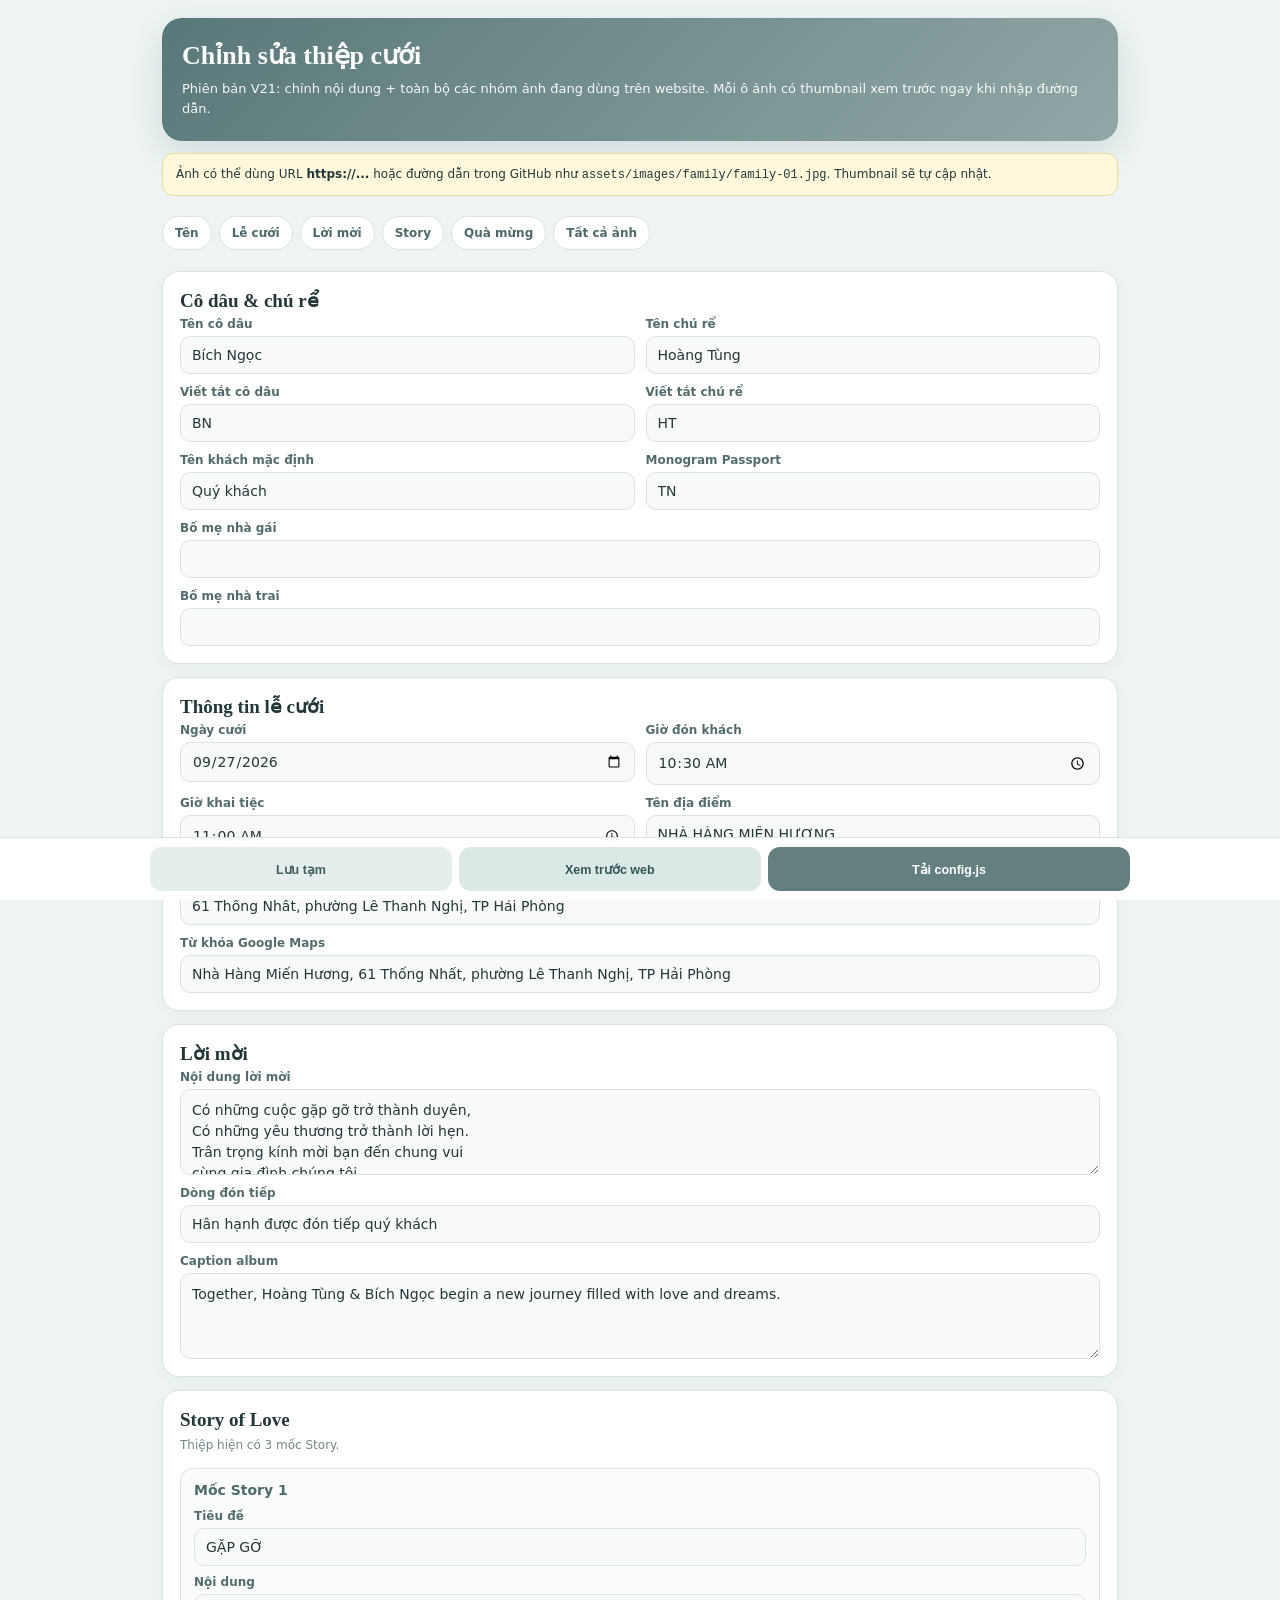
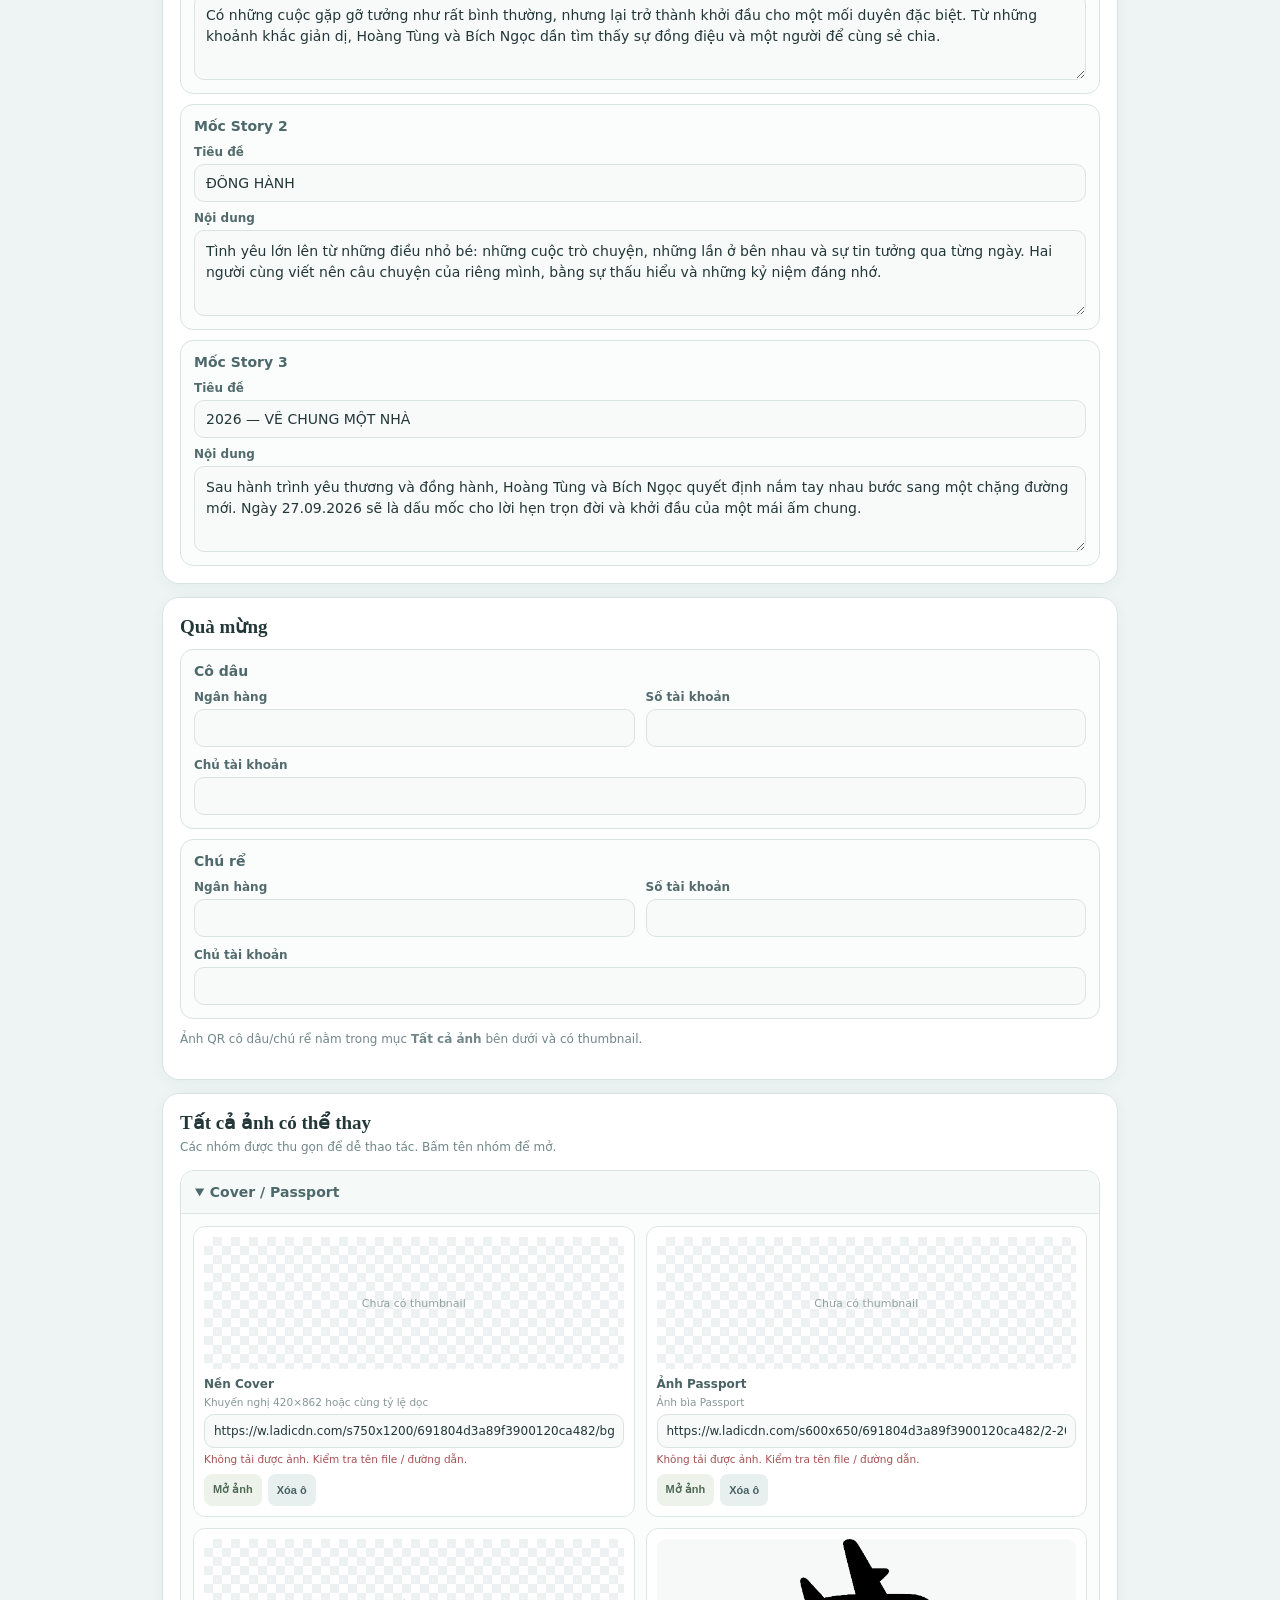
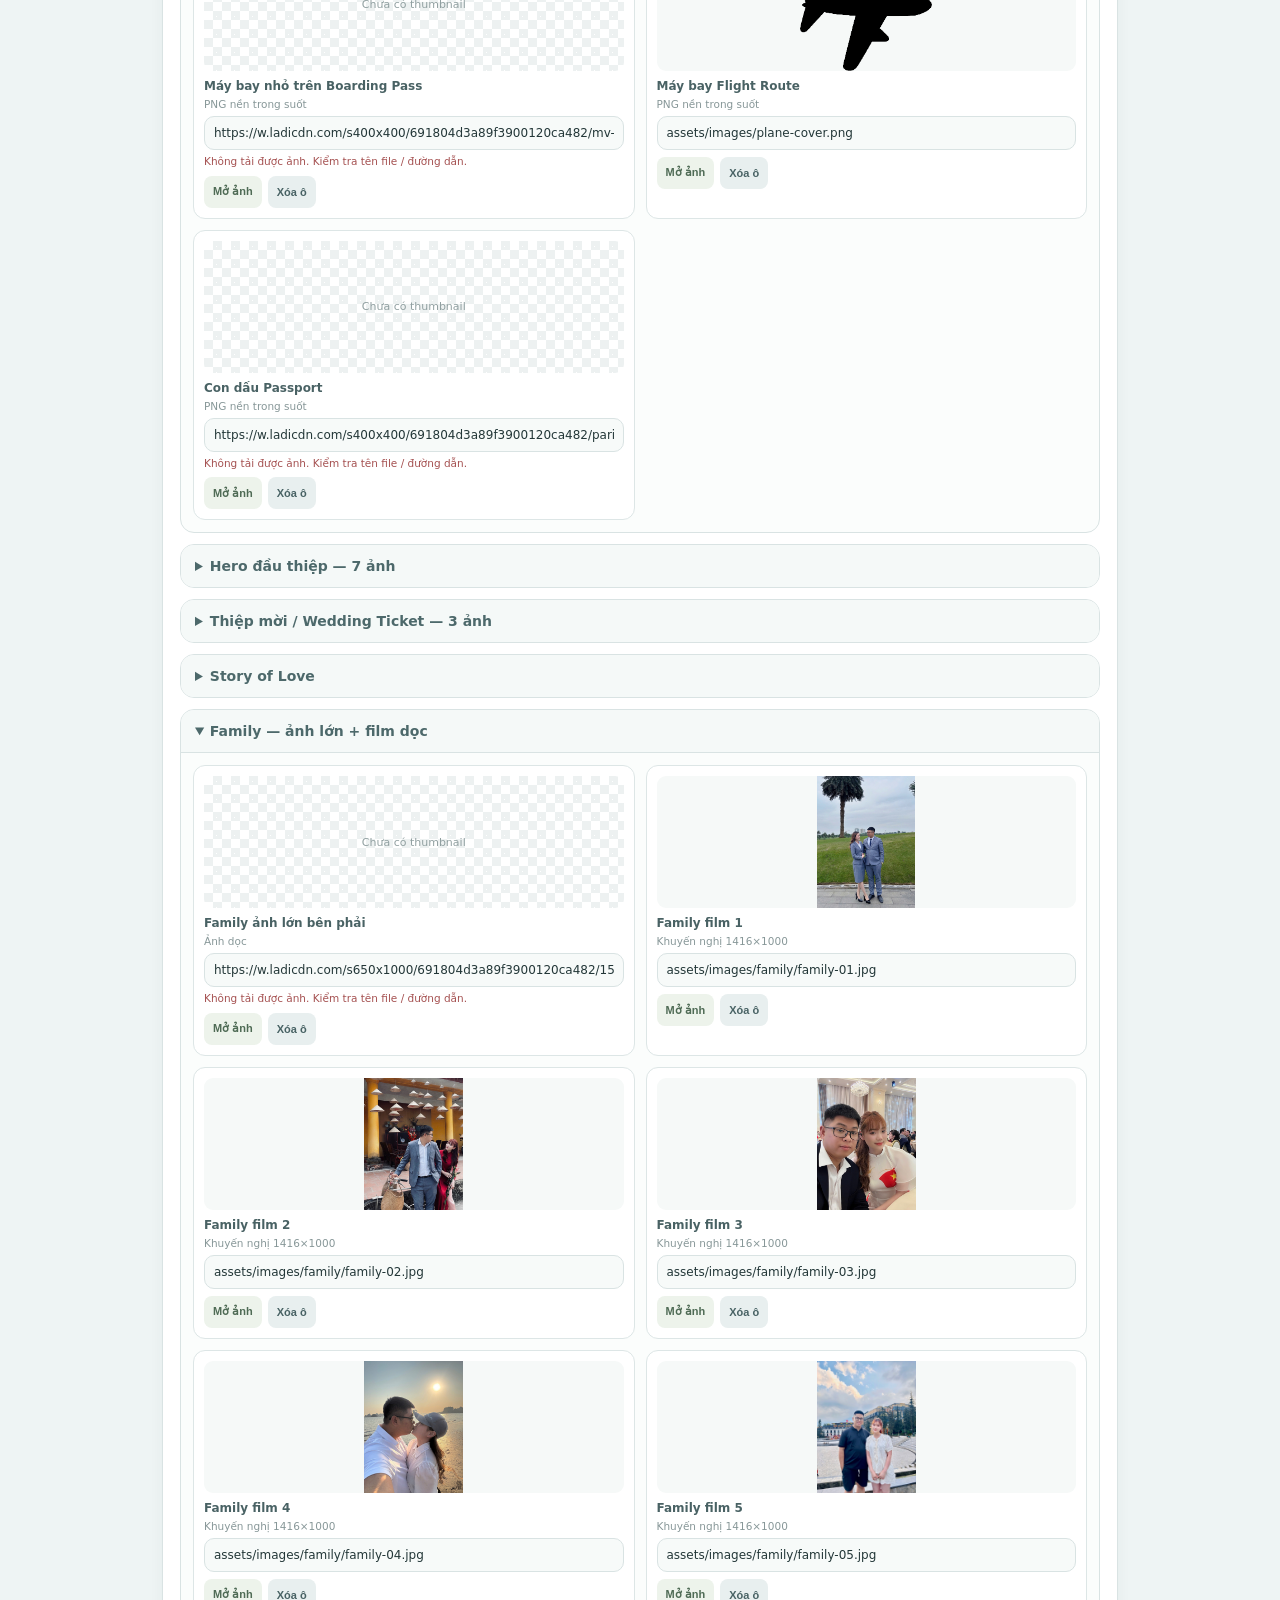
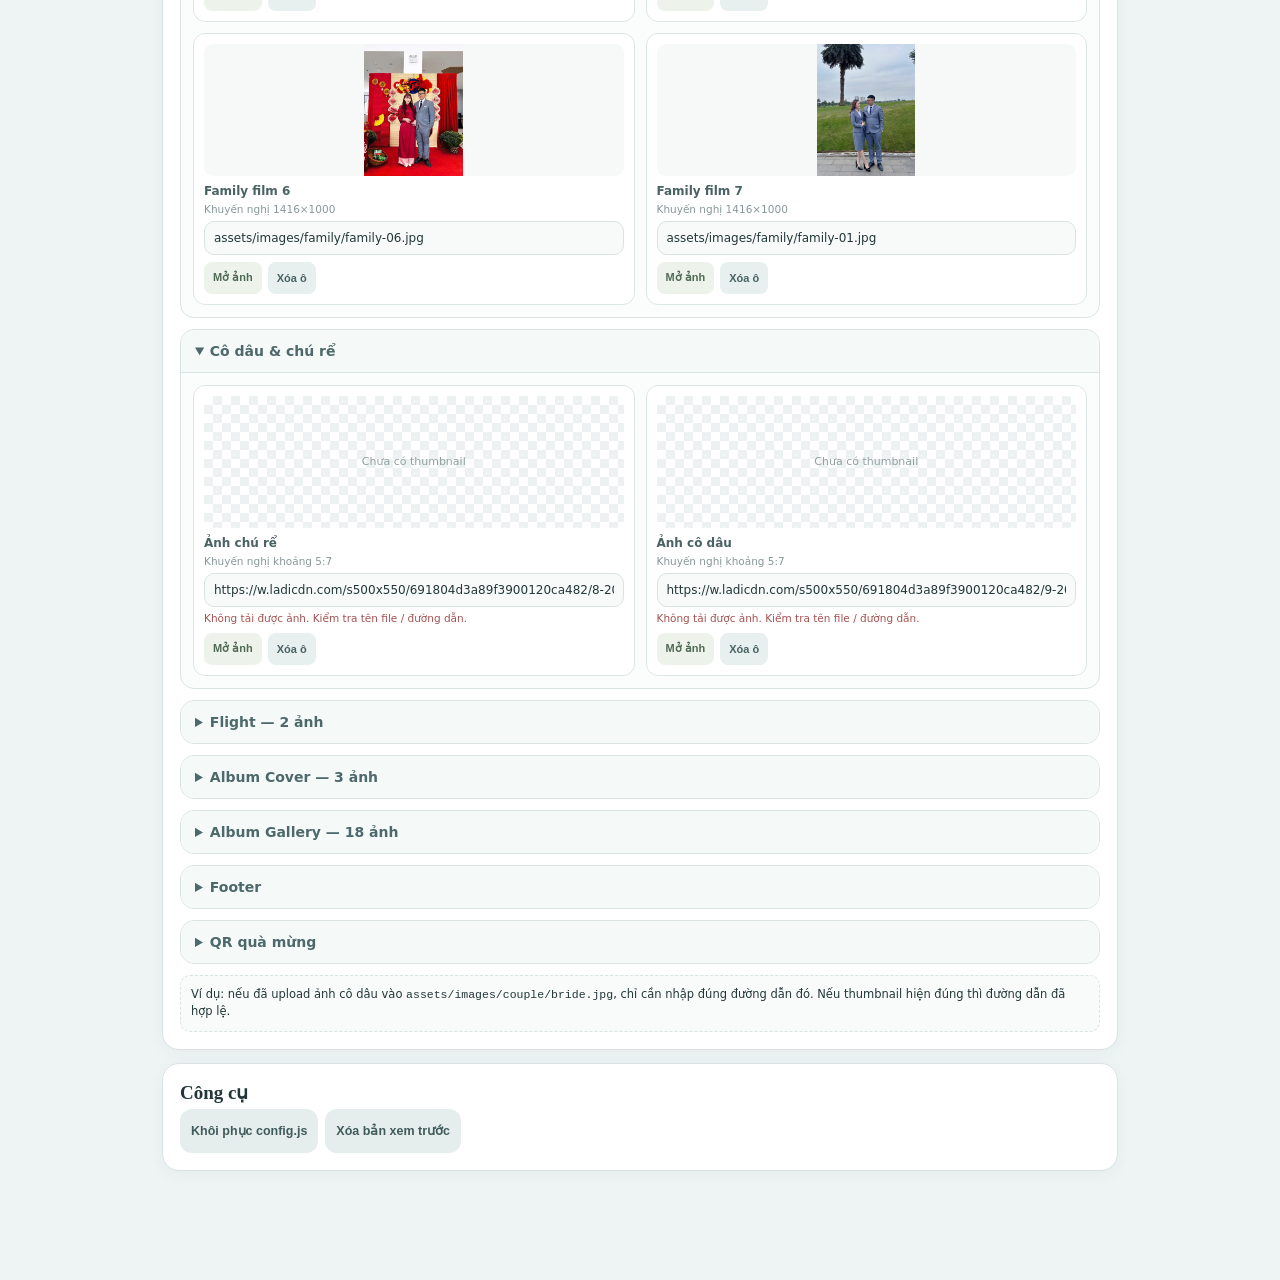
==== chinh-sua.html @ 2a12f973 "Add files via upload" ====
<!doctype html>
<html lang="vi">
<head>
<meta charset="utf-8">
<meta name="viewport" content="width=device-width, initial-scale=1, viewport-fit=cover">
<title>Chỉnh sửa thiệp cưới</title>
<script>document.write('<script src="config.js?v='+Date.now()+'"><\/script>');</script>
<style>
:root{
  --bg:#eef4f4; --card:#fff; --ink:#233738; --muted:#718789;
  --line:#d9e3e3; --brand:#647f80; --brand2:#4d696b; --soft:#f7faf9;
  --ok:#3f6c50; --warn:#a96a34; --danger:#a55151;
}
*{box-sizing:border-box}
html{scroll-behavior:smooth}
body{
  margin:0;background:var(--bg);color:var(--ink);
  font-family:Inter,system-ui,-apple-system,BlinkMacSystemFont,"Segoe UI",sans-serif;
}
.app{width:min(980px,100%);margin:0 auto;padding:18px 12px 110px}
.hero{
  padding:22px 20px;border-radius:20px;color:#fff;
  background:linear-gradient(135deg,#597879,#91a7a7);
  box-shadow:0 12px 35px rgba(44,67,69,.14)
}
.hero h1{margin:0;font:600 26px/1.2 Georgia,"Times New Roman",serif}
.hero p{margin:8px 0 0;font-size:13px;line-height:1.55;opacity:.94}
.notice{
  margin-top:12px;padding:11px 13px;border-radius:11px;
  background:#fff8dc;border:1px solid #eadf9b;font-size:12px;line-height:1.5
}
.tabs{
  position:sticky;top:0;z-index:20;display:flex;gap:7px;overflow:auto;
  margin:12px -3px 0;padding:8px 3px;background:rgba(238,244,244,.94);
  backdrop-filter:blur(9px);scrollbar-width:none
}
.tabs::-webkit-scrollbar{display:none}
.tabs a{
  flex:none;text-decoration:none;color:var(--brand2);background:#fff;
  border:1px solid var(--line);border-radius:999px;padding:9px 12px;
  font-size:12px;font-weight:750;white-space:nowrap
}
.section{
  margin-top:13px;padding:17px;background:var(--card);
  border:1px solid var(--line);border-radius:17px;
  box-shadow:0 4px 16px rgba(48,74,75,.045)
}
.section h2{margin:0 0 4px;font:600 19px/1.25 Georgia,"Times New Roman",serif}
.section-note{margin:0 0 14px;color:var(--muted);font-size:12px;line-height:1.5}
.grid{display:grid;grid-template-columns:1fr 1fr;gap:11px}
.field{display:flex;flex-direction:column;gap:5px}
.field.full{grid-column:1/-1}
label{font-size:12px;font-weight:750;color:#536b6d}
input,textarea{
  width:100%;border:1px solid var(--line);background:var(--soft);
  color:var(--ink);border-radius:10px;padding:10px 11px;
  font:inherit;font-size:14px;outline:none
}
input:focus,textarea:focus{border-color:#8aa4a5;background:#fff;box-shadow:0 0 0 3px rgba(100,127,128,.11)}
textarea{min-height:86px;resize:vertical;line-height:1.5}
.story-card{
  margin-top:10px;padding:13px;border-radius:13px;
  border:1px solid var(--line);background:#fbfdfc
}
.story-card h3{margin:0 0 11px;color:var(--brand2);font-size:14px}
.image-group{
  margin-top:11px;border:1px solid var(--line);border-radius:14px;
  background:#fbfdfc;overflow:hidden
}
.image-group summary{
  cursor:pointer;padding:13px 14px;font-size:14px;font-weight:800;
  color:var(--brand2);background:#f5f9f8
}
.image-group[open] summary{border-bottom:1px solid var(--line)}
.image-grid{
  display:grid;grid-template-columns:repeat(2,minmax(0,1fr));gap:11px;padding:12px
}
.image-card{
  min-width:0;border:1px solid #dde6e6;border-radius:12px;
  background:#fff;padding:10px
}
.image-preview-wrap{
  position:relative;width:100%;height:132px;border-radius:9px;
  overflow:hidden;background:
    linear-gradient(45deg,#edf1f1 25%,transparent 25%),
    linear-gradient(-45deg,#edf1f1 25%,transparent 25%),
    linear-gradient(45deg,transparent 75%,#edf1f1 75%),
    linear-gradient(-45deg,transparent 75%,#edf1f1 75%);
  background-size:18px 18px;background-position:0 0,0 9px,9px -9px,-9px 0;
  display:flex;align-items:center;justify-content:center
}
.image-preview{
  width:100%;height:100%;object-fit:contain;display:none;background:#f6f9f8
}
.image-preview.is-visible{display:block}
.image-placeholder{font-size:11px;color:#91a0a1;text-align:center;padding:8px}
.image-preview.is-visible + .image-placeholder{display:none}
.image-title{margin:8px 0 5px;font-size:12px;font-weight:800;color:#496264}
.image-ratio{font-size:10.5px;color:#879798;margin-bottom:6px}
.image-path{font-size:12px;padding:9px 9px}
.image-error{
  display:none;margin-top:5px;color:var(--danger);font-size:10.5px;line-height:1.3
}
.image-error.show{display:block}
.image-tools{display:flex;gap:6px;margin-top:7px}
.mini-btn{
  min-height:32px;border:0;border-radius:8px;padding:6px 9px;
  cursor:pointer;font-size:11px;font-weight:750;background:#e8efef;color:#486264
}
.mini-btn.open{background:#edf3eb;color:#4f6b55}
.actions{
  position:fixed;left:0;right:0;bottom:0;z-index:50;
  padding:9px max(11px,env(safe-area-inset-right)) calc(9px + env(safe-area-inset-bottom)) max(11px,env(safe-area-inset-left));
  background:rgba(255,255,255,.96);backdrop-filter:blur(10px);border-top:1px solid var(--line)
}
.actions-inner{
  width:min(980px,100%);margin:0 auto;
  display:grid;grid-template-columns:1fr 1fr 1.2fr;gap:7px
}
button.main{
  min-height:44px;border:0;border-radius:12px;padding:9px 11px;
  cursor:pointer;font-weight:800;font-size:12.5px
}
.secondary{background:#e5eded;color:#405b5d}
.preview-btn{background:#dae8e6;color:#335658}
.primary{background:var(--brand);color:#fff}
.small-actions{display:flex;gap:7px;flex-wrap:wrap}
.status{
  display:none;margin-top:10px;padding:9px 11px;border-radius:9px;
  background:#e8f4eb;color:#42634b;font-size:12px
}
.help{
  margin-top:11px;padding:10px;border:1px dashed var(--line);
  border-radius:10px;background:#f8fbfa;font-size:11.5px;line-height:1.55
}
code{font-family:ui-monospace,SFMono-Regular,Menlo,monospace}
@media(max-width:650px){
  .app{padding:10px 9px 112px}
  .hero{padding:18px 15px;border-radius:15px}
  .grid,.image-grid{grid-template-columns:1fr}
  .field.full{grid-column:auto}
  .section{padding:14px;border-radius:14px}
  .actions-inner{grid-template-columns:1fr 1fr}
  .actions-inner .primary{grid-column:1/-1}
  .image-preview-wrap{height:170px}
}
</style>
</head>
<body>
<div class="app">
  <section class="hero">
    <h1>Chỉnh sửa thiệp cưới</h1>
    <p>Phiên bản V21: chỉnh nội dung + toàn bộ các nhóm ảnh đang dùng trên website. Mỗi ô ảnh có thumbnail xem trước ngay khi nhập đường dẫn.</p>
  </section>

  <div class="notice">
    Ảnh có thể dùng URL <b>https://...</b> hoặc đường dẫn trong GitHub như
    <code>assets/images/family/family-01.jpg</code>. Thumbnail sẽ tự cập nhật.
  </div>

  <nav class="tabs">
    <a href="#couple">Tên</a>
    <a href="#event">Lễ cưới</a>
    <a href="#invitation">Lời mời</a>
    <a href="#story">Story</a>
    <a href="#gift">Quà mừng</a>
    <a href="#images">Tất cả ảnh</a>
  </nav>

  <section class="section" id="couple">
    <h2>Cô dâu & chú rể</h2>
    <div class="grid">
      <div class="field"><label>Tên cô dâu</label><input id="bride"></div>
      <div class="field"><label>Tên chú rể</label><input id="groom"></div>
      <div class="field"><label>Viết tắt cô dâu</label><input id="brideInitials"></div>
      <div class="field"><label>Viết tắt chú rể</label><input id="groomInitials"></div>
      <div class="field"><label>Tên khách mặc định</label><input id="guestDefault"></div>
      <div class="field"><label>Monogram Passport</label><input id="monogram"></div>
      <div class="field full"><label>Bố mẹ nhà gái</label><input id="brideParents"></div>
      <div class="field full"><label>Bố mẹ nhà trai</label><input id="groomParents"></div>
    </div>
  </section>

  <section class="section" id="event">
    <h2>Thông tin lễ cưới</h2>
    <div class="grid">
      <div class="field"><label>Ngày cưới</label><input id="eventDate" type="date"></div>
      <div class="field"><label>Giờ đón khách</label><input id="receptionTime" type="time"></div>
      <div class="field"><label>Giờ khai tiệc</label><input id="ceremonyTime" type="time"></div>
      <div class="field"><label>Tên địa điểm</label><input id="venueName"></div>
      <div class="field full"><label>Địa chỉ</label><input id="address"></div>
      <div class="field full"><label>Từ khóa Google Maps</label><input id="mapQuery"></div>
    </div>
  </section>

  <section class="section" id="invitation">
    <h2>Lời mời</h2>
    <div class="grid">
      <div class="field full"><label>Nội dung lời mời</label><textarea id="invitationIntro"></textarea></div>
      <div class="field full"><label>Dòng đón tiếp</label><input id="invitationWelcome"></div>
      <div class="field full"><label>Caption album</label><textarea id="albumCaption"></textarea></div>
    </div>
  </section>

  <section class="section" id="story">
    <h2>Story of Love</h2>
    <p class="section-note">Thiệp hiện có 3 mốc Story.</p>
    <div id="storyEditor"></div>
  </section>

  <section class="section" id="gift">
    <h2>Quà mừng</h2>
    <div class="story-card">
      <h3>Cô dâu</h3>
      <div class="grid">
        <div class="field"><label>Ngân hàng</label><input id="brideBank"></div>
        <div class="field"><label>Số tài khoản</label><input id="brideAccount"></div>
        <div class="field full"><label>Chủ tài khoản</label><input id="brideAccountName"></div>
      </div>
    </div>
    <div class="story-card">
      <h3>Chú rể</h3>
      <div class="grid">
        <div class="field"><label>Ngân hàng</label><input id="groomBank"></div>
        <div class="field"><label>Số tài khoản</label><input id="groomAccount"></div>
        <div class="field full"><label>Chủ tài khoản</label><input id="groomAccountName"></div>
      </div>
    </div>
    <p class="section-note" style="margin-top:11px">Ảnh QR cô dâu/chú rể nằm trong mục <b>Tất cả ảnh</b> bên dưới và có thumbnail.</p>
  </section>

  <section class="section" id="images">
    <h2>Tất cả ảnh có thể thay</h2>
    <p class="section-note">Các nhóm được thu gọn để dễ thao tác. Bấm tên nhóm để mở.</p>
    <div id="imageEditor"></div>
    <div class="help">
      Ví dụ: nếu đã upload ảnh cô dâu vào <code>assets/images/couple/bride.jpg</code>,
      chỉ cần nhập đúng đường dẫn đó. Nếu thumbnail hiện đúng thì đường dẫn đã hợp lệ.
    </div>
  </section>

  <section class="section">
    <h2>Công cụ</h2>
    <div class="small-actions">
      <button class="main secondary" id="resetBtn" type="button">Khôi phục config.js</button>
      <button class="main secondary" id="clearPreviewBtn" type="button">Xóa bản xem trước</button>
    </div>
    <div id="status" class="status"></div>
  </section>
</div>

<div class="actions">
  <div class="actions-inner">
    <button class="main secondary" id="saveDraftBtn" type="button">Lưu tạm</button>
    <button class="main preview-btn" id="previewBtn" type="button">Xem trước web</button>
    <button class="main primary" id="exportBtn" type="button">Tải config.js</button>
  </div>
</div>

<script>
(function(){
"use strict";

const STORAGE_KEY="WEDDING_CONFIG_PREVIEW_V1";
const BASE=JSON.parse(JSON.stringify(window.WEDDING_CONFIG||{}));
const $=id=>document.getElementById(id);

const IMAGE_GROUPS=[
  {
    title:"Cover / Passport",
    open:true,
    items:[
      {path:"cover.background",label:"Nền Cover",ratio:"Khuyến nghị 420×862 hoặc cùng tỷ lệ dọc"},
      {path:"cover.passportImage",label:"Ảnh Passport",ratio:"Ảnh bìa Passport"},
      {path:"cover.planeImage",label:"Máy bay nhỏ trên Boarding Pass",ratio:"PNG nền trong suốt"},
      {path:"cover.routePlaneImage",label:"Máy bay Flight Route",ratio:"PNG nền trong suốt"},
      {path:"cover.stampImage",label:"Con dấu Passport",ratio:"PNG nền trong suốt"}
    ]
  },
  {
    title:"Hero đầu thiệp — 7 ảnh",
    items:Array.from({length:7},(_,i)=>({path:`images.hero[${i}]`,label:`Hero ${i+1}`,ratio:"Ảnh vuông / ảnh theo gallery gốc"}))
  },
  {
    title:"Thiệp mời / Wedding Ticket — 3 ảnh",
    items:Array.from({length:3},(_,i)=>({path:`images.invitation[${i}]`,label:`Ảnh thiệp mời ${i+1}`,ratio:"Giữ tỷ lệ gần ảnh gốc"}))
  },
  {
    title:"Story of Love",
    items:[{path:"images.story",label:"Ảnh Story chính",ratio:"Ảnh ngang"}]
  },
  {
    title:"Family — ảnh lớn + film dọc",
    open:true,
    items:[
      {path:"images.familyMain",label:"Family ảnh lớn bên phải",ratio:"Ảnh dọc"},
      ...Array.from({length:7},(_,i)=>({path:`images.familyFilm[${i}]`,label:`Family film ${i+1}`,ratio:"Khuyến nghị 1416×1000"}))
    ]
  },
  {
    title:"Cô dâu & chú rể",
    open:true,
    items:[
      {path:"images.groomPortrait",label:"Ảnh chú rể",ratio:"Khuyến nghị khoảng 5:7"},
      {path:"images.bridePortrait",label:"Ảnh cô dâu",ratio:"Khuyến nghị khoảng 5:7"}
    ]
  },
  {
    title:"Flight — 2 ảnh",
    items:Array.from({length:2},(_,i)=>({path:`images.flight[${i}]`,label:`Flight ${i+1}`,ratio:"Ảnh dọc"}))
  },
  {
    title:"Album Cover — 3 ảnh",
    items:Array.from({length:3},(_,i)=>({path:`images.albumCover[${i}]`,label:`Album Cover ${i+1}`,ratio:"Ảnh dọc"}))
  },
  {
    title:"Album Gallery — 18 ảnh",
    items:Array.from({length:18},(_,i)=>({path:`images.album[${i}]`,label:`Album ${i+1}`,ratio:"Ảnh dọc / theo gallery gốc"}))
  },
  {
    title:"Footer",
    items:[{path:"images.footer",label:"Ảnh cuối trang",ratio:"Ảnh ngang"}]
  },
  {
    title:"QR quà mừng",
    items:[
      {path:"gifts.bride.qrImage",label:"QR cô dâu",ratio:"Ảnh vuông"},
      {path:"gifts.groom.qrImage",label:"QR chú rể",ratio:"Ảnh vuông"}
    ]
  }
];

function clone(v){return JSON.parse(JSON.stringify(v))}
function val(id){return ($(id)?.value||"").trim()}
function setInput(id,v){if($(id))$(id).value=v==null?"":String(v)}
function htmlToText(s){return String(s||"").replace(/<br\s*\/?>/gi,"\n").replace(/&amp;/g,"&").replace(/&nbsp;/g," ")}
function textToHtml(s){return String(s||"").replace(/\r\n|\r|\n/g,"<br>")}

function ensure(c){
  c.guest||={}; c.couple||={}; c.cover||={}; c.event||={}; c.family||={};
  c.invitation||={}; c.story||=[{},{},{}]; while(c.story.length<3)c.story.push({});
  c.gifts||={}; c.gifts.bride||={}; c.gifts.groom||={}; c.images||={};
  c.images.hero||=[]; c.images.invitation||=[]; c.images.familyFilm||=[];
  c.images.flight||=[]; c.images.albumCover||=[]; c.images.album||=[];
  return c;
}

function pathTokens(path){
  return path.replace(/\[(\d+)\]/g,".$1").split(".");
}
function getPath(obj,path){
  return pathTokens(path).reduce((acc,k)=>acc==null?undefined:acc[k],obj);
}
function setPath(obj,path,value){
  const t=pathTokens(path);
  let cur=obj;
  t.forEach((k,i)=>{
    if(i===t.length-1){cur[k]=value;return}
    const next=t[i+1];
    if(cur[k]==null)cur[k]=/^\d+$/.test(next)?[]:{};
    cur=cur[k];
  });
}

function previewUrl(src){
  src=String(src||"").trim();
  if(!src)return "";
  try{
    const u=new URL(src,document.baseURI);
    if(u.origin===location.origin)u.searchParams.set("_thumb",Date.now().toString(36));
    return u.href;
  }catch(e){return src}
}

function updateThumb(card,src){
  const img=card.querySelector(".image-preview");
  const err=card.querySelector(".image-error");
  src=String(src||"").trim();
  err.classList.remove("show");
  if(!src){
    img.removeAttribute("src"); img.classList.remove("is-visible"); return;
  }
  img.onload=()=>{img.classList.add("is-visible");err.classList.remove("show")};
  img.onerror=()=>{img.classList.remove("is-visible");err.classList.add("show")};
  img.src=previewUrl(src);
}

function renderImageEditor(c){
  const root=$("imageEditor");
  root.innerHTML="";
  IMAGE_GROUPS.forEach((group,gi)=>{
    const details=document.createElement("details");
    details.className="image-group";
    if(group.open)details.open=true;

    const summary=document.createElement("summary");
    summary.textContent=group.title;
    details.appendChild(summary);

    const grid=document.createElement("div");
    grid.className="image-grid";

    group.items.forEach(item=>{
      const card=document.createElement("div");
      card.className="image-card";
      card.innerHTML=`
        <div class="image-preview-wrap">
          <img class="image-preview" alt="">
          <div class="image-placeholder">Chưa có thumbnail</div>
        </div>
        <div class="image-title"></div>
        <div class="image-ratio"></div>
        <input class="image-path" data-image-path="" autocomplete="off">
        <div class="image-error">Không tải được ảnh. Kiểm tra tên file / đường dẫn.</div>
        <div class="image-tools">
          <button type="button" class="mini-btn open">Mở ảnh</button>
          <button type="button" class="mini-btn clear">Xóa ô</button>
        </div>`;
      card.querySelector(".image-title").textContent=item.label;
      card.querySelector(".image-ratio").textContent=item.ratio||"";
      const input=card.querySelector(".image-path");
      input.dataset.imagePath=item.path;
      input.value=getPath(c,item.path)||"";
      input.addEventListener("input",()=>updateThumb(card,input.value));
      input.addEventListener("change",()=>updateThumb(card,input.value));
      card.querySelector(".open").addEventListener("click",()=>{
        const src=input.value.trim();
        if(src)window.open(previewUrl(src),"_blank");
      });
      card.querySelector(".clear").addEventListener("click",()=>{
        input.value=""; updateThumb(card,"");
      });
      grid.appendChild(card);
      setTimeout(()=>updateThumb(card,input.value),20);
    });

    details.appendChild(grid);
    root.appendChild(details);
  });
}

function renderStories(c){
  const root=$("storyEditor");
  root.innerHTML="";
  for(let i=0;i<3;i++){
    const s=c.story[i]||{};
    const card=document.createElement("div");
    card.className="story-card";
    card.innerHTML=`
      <h3>Mốc Story ${i+1}</h3>
      <div class="field"><label>Tiêu đề</label><input id="story${i+1}Title"></div>
      <div class="field" style="margin-top:9px"><label>Nội dung</label><textarea id="story${i+1}Text"></textarea></div>`;
    root.appendChild(card);
    setInput(`story${i+1}Title`,s.title);
    setInput(`story${i+1}Text`,s.text);
  }
}

function fill(c){
  c=ensure(clone(c));
  setInput("bride",c.couple.bride); setInput("groom",c.couple.groom);
  setInput("brideInitials",c.couple.brideInitials); setInput("groomInitials",c.couple.groomInitials);
  setInput("guestDefault",c.guest.defaultName); setInput("monogram",c.cover.monogram);
  setInput("brideParents",c.family.brideParents); setInput("groomParents",c.family.groomParents);

  setInput("eventDate",c.event.date); setInput("receptionTime",c.event.receptionTime);
  setInput("ceremonyTime",c.event.ceremonyTime); setInput("venueName",c.event.venueName);
  setInput("address",c.event.address); setInput("mapQuery",c.event.mapQuery);

  setInput("invitationIntro",htmlToText(c.invitation.intro));
  setInput("invitationWelcome",c.invitation.welcome);
  setInput("albumCaption",c.albumCaption);

  setInput("brideBank",c.gifts.bride.bankName);
  setInput("brideAccount",c.gifts.bride.accountNumber);
  setInput("brideAccountName",c.gifts.bride.accountName);
  setInput("groomBank",c.gifts.groom.bankName);
  setInput("groomAccount",c.gifts.groom.accountNumber);
  setInput("groomAccountName",c.gifts.groom.accountName);

  renderStories(c);
  renderImageEditor(c);
}

function collect(){
  const c=ensure(clone(BASE));

  c.couple.bride=val("bride"); c.couple.groom=val("groom");
  c.couple.brideInitials=val("brideInitials"); c.couple.groomInitials=val("groomInitials");
  c.guest.defaultName=val("guestDefault")||"Quý khách";
  c.cover.monogram=val("monogram");
  c.family.brideParents=val("brideParents"); c.family.groomParents=val("groomParents");

  c.event.date=val("eventDate"); c.event.receptionTime=val("receptionTime");
  c.event.ceremonyTime=val("ceremonyTime"); c.event.venueName=val("venueName");
  c.event.address=val("address"); c.event.mapQuery=val("mapQuery");

  c.invitation.intro=textToHtml(val("invitationIntro"));
  c.invitation.welcome=val("invitationWelcome");
  c.albumCaption=val("albumCaption");

  c.story=[0,1,2].map(i=>({title:val(`story${i+1}Title`),text:val(`story${i+1}Text`)}));

  c.gifts.bride.bankName=val("brideBank");
  c.gifts.bride.accountNumber=val("brideAccount");
  c.gifts.bride.accountName=val("brideAccountName");
  c.gifts.groom.bankName=val("groomBank");
  c.gifts.groom.accountNumber=val("groomAccount");
  c.gifts.groom.accountName=val("groomAccountName");

  document.querySelectorAll("[data-image-path]").forEach(input=>{
    setPath(c,input.dataset.imagePath,input.value.trim());
  });

  return c;
}

function status(msg){
  const el=$("status");el.textContent=msg;el.style.display="block";
  clearTimeout(status.timer);status.timer=setTimeout(()=>el.style.display="none",3500)
}

function saveDraft(){
  const c=collect();localStorage.setItem(STORAGE_KEY,JSON.stringify(c));return c
}

function preview(){
  saveDraft();
  const q=new URLSearchParams();
  q.set("preview","1");q.set("_v",Date.now().toString(36));
  const guest=new URLSearchParams(location.search).get("guest");
  if(guest)q.set("guest",guest);
  window.open("index.html?"+q.toString(),"_blank")
}

function exportConfig(){
  const c=saveDraft();
  const helper=`
/*
========================================================
 PREVIEW OVERRIDE — dùng bởi chinh-sua.html
========================================================
*/
(function () {
  try {
    const params = new URLSearchParams(window.location.search);
    if (params.get("preview") !== "1") return;
    const raw = localStorage.getItem("WEDDING_CONFIG_PREVIEW_V1");
    if (!raw) return;
    const preview = JSON.parse(raw);
    function isObject(v){return v && typeof v === "object" && !Array.isArray(v);}
    function merge(target,source){
      Object.keys(source||{}).forEach(function(key){
        const sv=source[key];
        if(Array.isArray(sv))target[key]=sv.slice();
        else if(isObject(sv)){
          if(!isObject(target[key]))target[key]={};
          merge(target[key],sv);
        }else target[key]=sv;
      });
      return target;
    }
    window.WEDDING_CONFIG=merge(window.WEDDING_CONFIG||{},preview||{});
  } catch(e) {
    console.warn("Không thể nạp dữ liệu xem trước:",e);
  }
})();`;

  const file=`/*
========================================================
 WEDDING CONFIG — xuất từ chinh-sua.html V21
========================================================
*/
window.WEDDING_CONFIG = ${JSON.stringify(c,null,2)};
${helper}
`;
  const blob=new Blob([file],{type:"text/javascript;charset=utf-8"});
  const url=URL.createObjectURL(blob);
  const a=document.createElement("a");
  a.href=url;a.download="config.js";document.body.appendChild(a);a.click();a.remove();
  setTimeout(()=>URL.revokeObjectURL(url),1000);
  status("Đã tạo config.js mới.")
}

$("saveDraftBtn").addEventListener("click",()=>{saveDraft();status("Đã lưu tạm trên trình duyệt.")});
$("previewBtn").addEventListener("click",preview);
$("exportBtn").addEventListener("click",exportConfig);
$("resetBtn").addEventListener("click",()=>{localStorage.removeItem(STORAGE_KEY);fill(BASE);status("Đã khôi phục dữ liệu từ config.js.")});
$("clearPreviewBtn").addEventListener("click",()=>{localStorage.removeItem(STORAGE_KEY);status("Đã xóa bản xem trước.")});

const saved=localStorage.getItem(STORAGE_KEY);
if(saved){
  try{fill(JSON.parse(saved))}catch(e){fill(BASE)}
}else fill(BASE);

})();
</script>
</body>
</html>
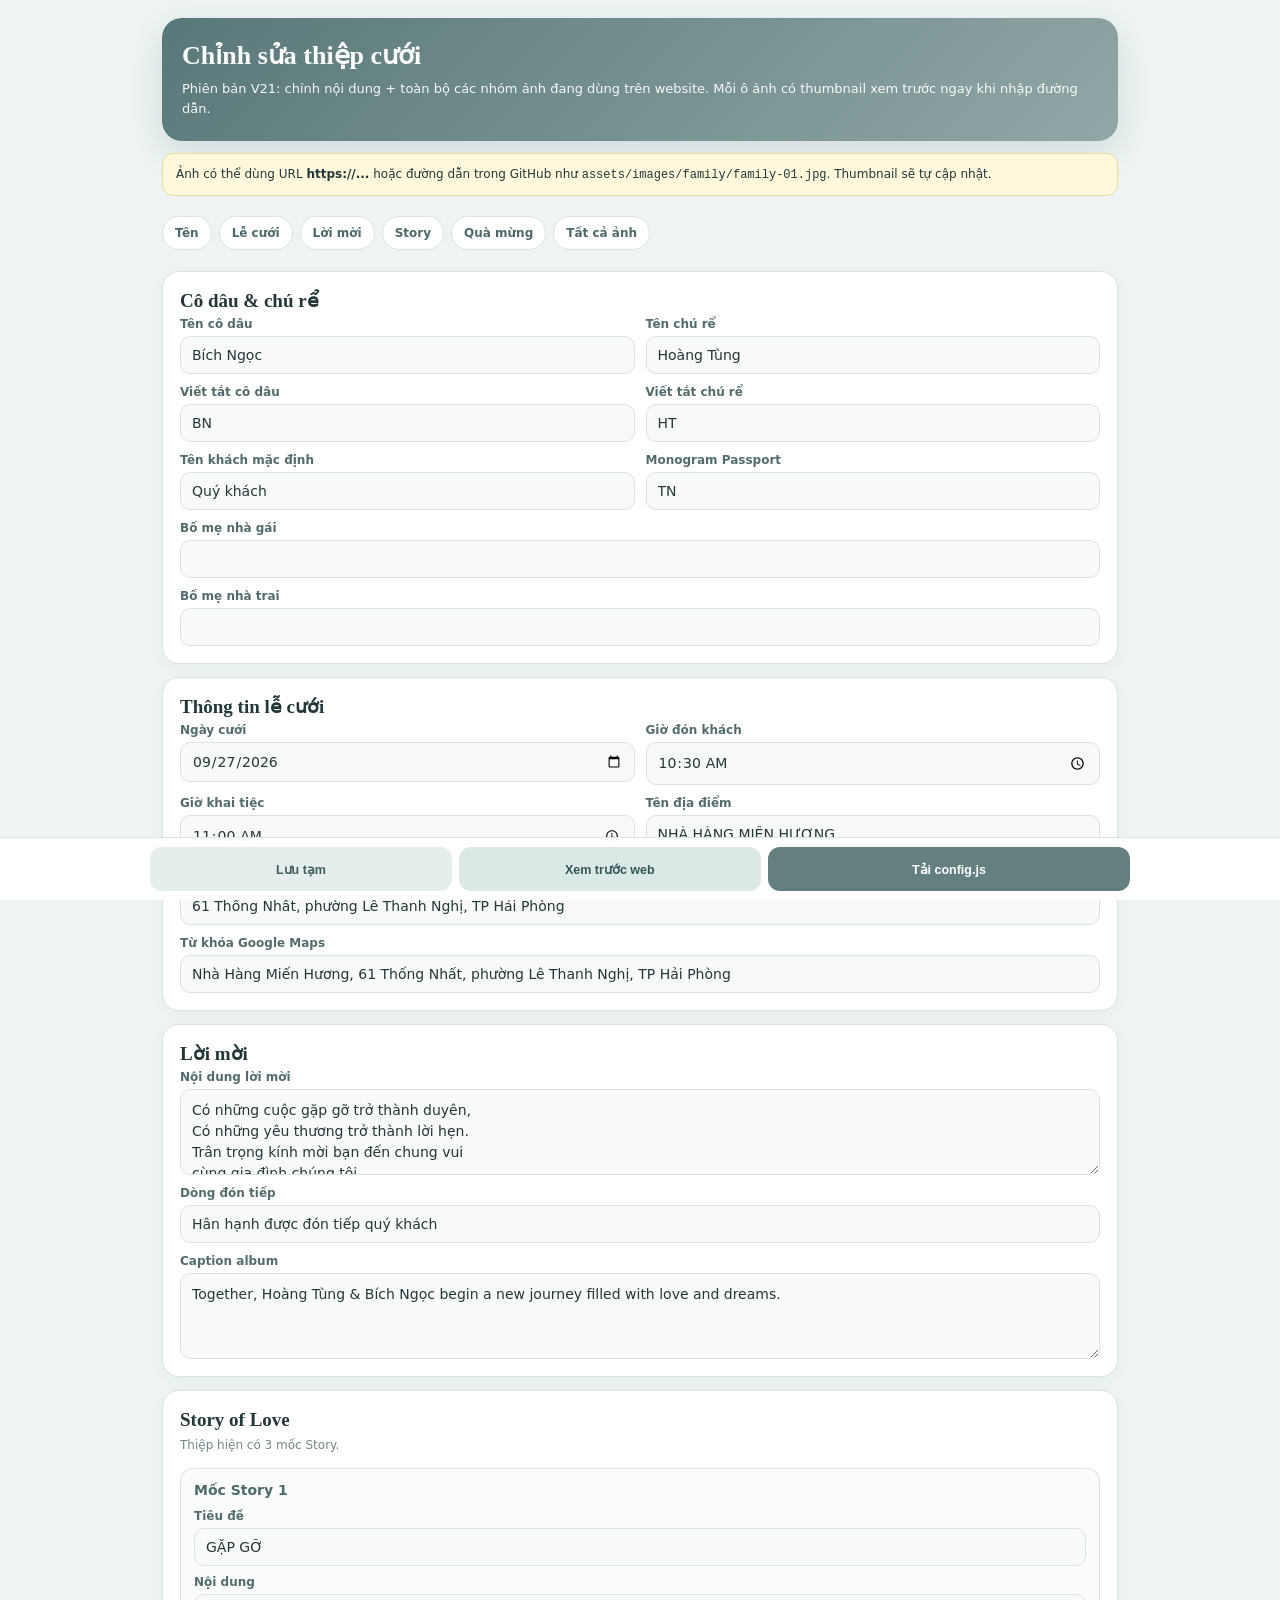
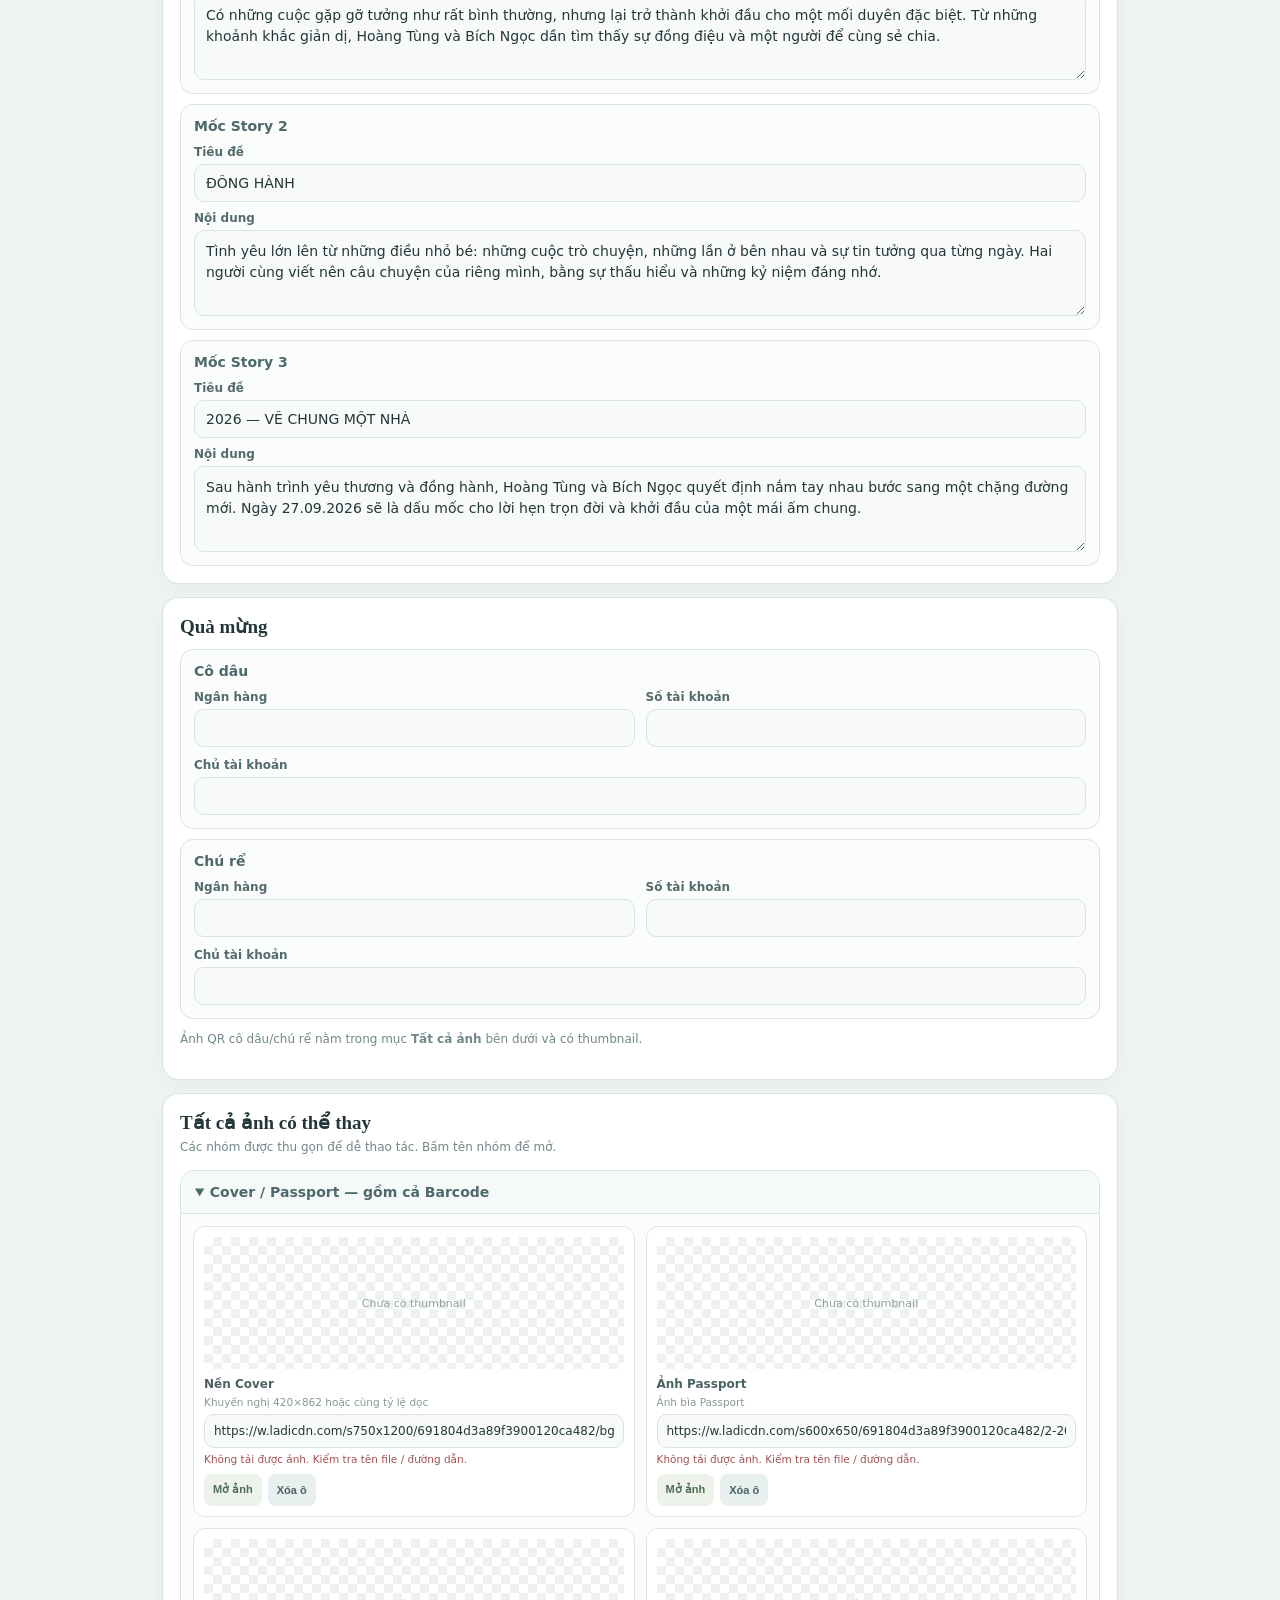
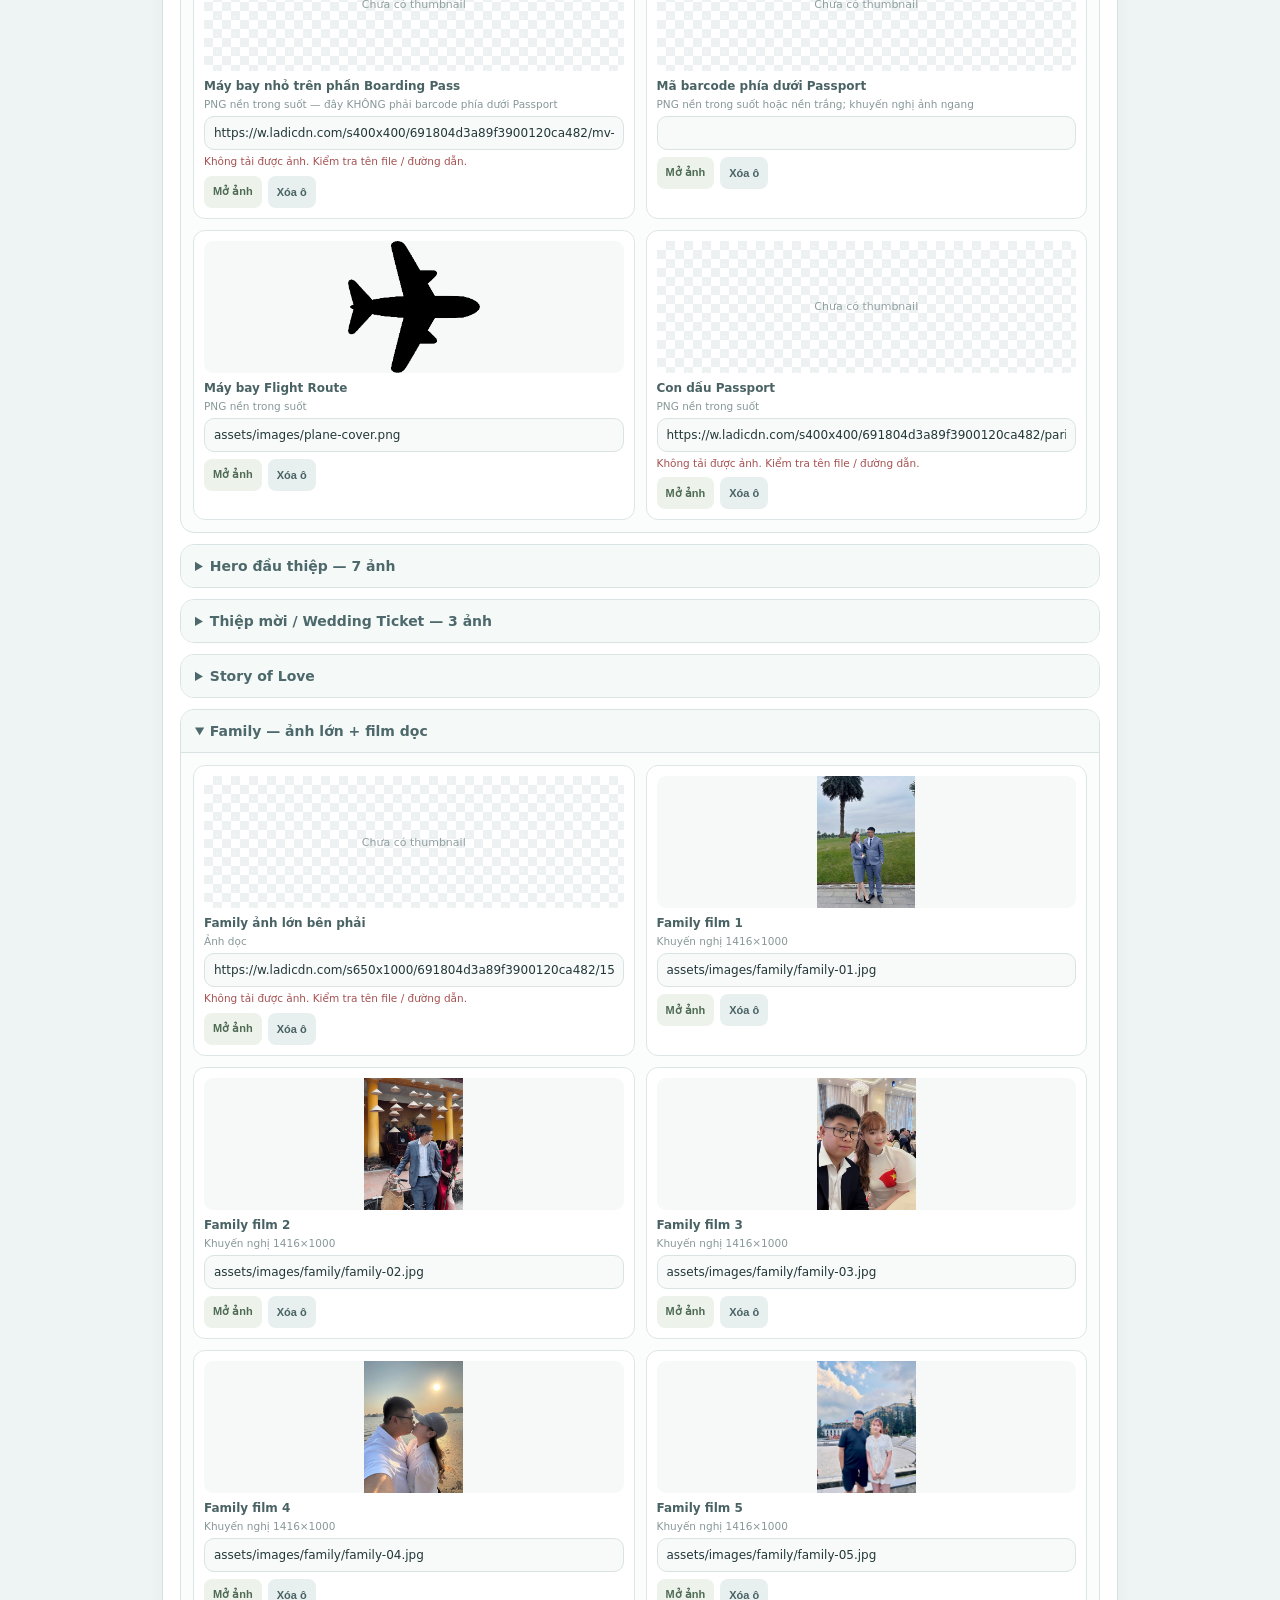
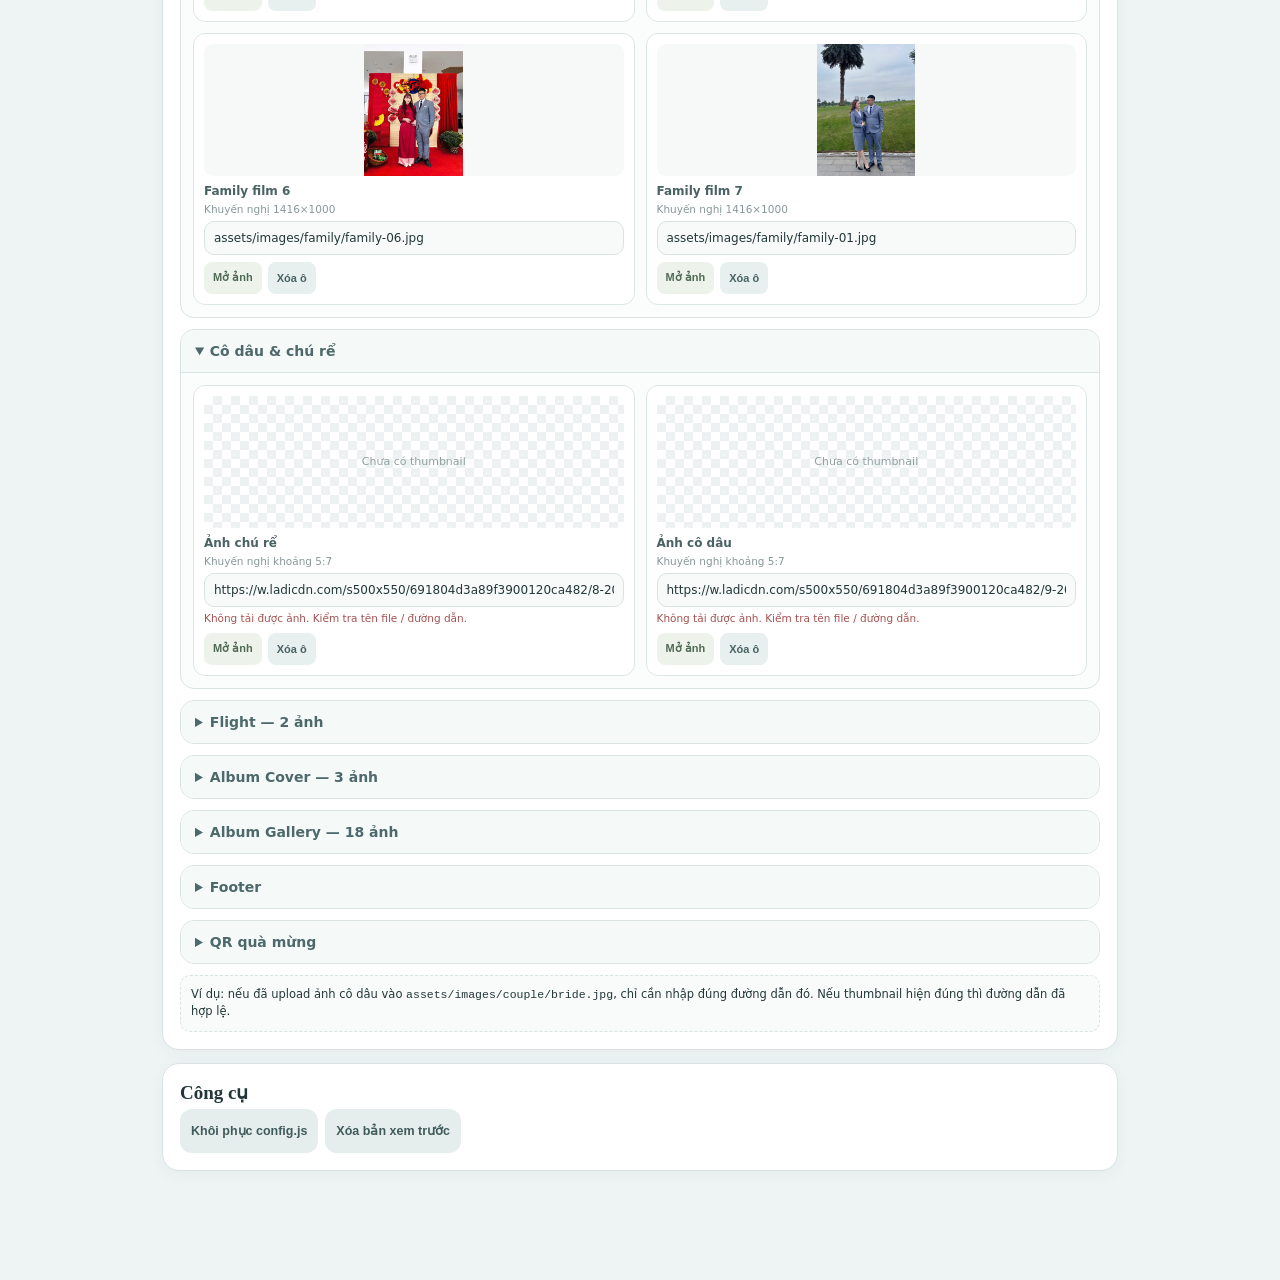
==== commit c0fa8751: "Add files via upload" ====
--- a/chinh-sua.html
+++ b/chinh-sua.html
@@ -267,12 +267,13 @@
 
 const IMAGE_GROUPS=[
   {
-    title:"Cover / Passport",
+    title:"Cover / Passport — gồm cả Barcode",
     open:true,
     items:[
       {path:"cover.background",label:"Nền Cover",ratio:"Khuyến nghị 420×862 hoặc cùng tỷ lệ dọc"},
       {path:"cover.passportImage",label:"Ảnh Passport",ratio:"Ảnh bìa Passport"},
-      {path:"cover.planeImage",label:"Máy bay nhỏ trên Boarding Pass",ratio:"PNG nền trong suốt"},
+      {path:"cover.planeImage",label:"Máy bay nhỏ trên phần Boarding Pass",ratio:"PNG nền trong suốt — đây KHÔNG phải barcode phía dưới Passport"},
+      {path:"cover.barcodeImage",label:"Mã barcode phía dưới Passport",ratio:"PNG nền trong suốt hoặc nền trắng; khuyến nghị ảnh ngang"},
       {path:"cover.routePlaneImage",label:"Máy bay Flight Route",ratio:"PNG nền trong suốt"},
       {path:"cover.stampImage",label:"Con dấu Passport",ratio:"PNG nền trong suốt"}
     ]
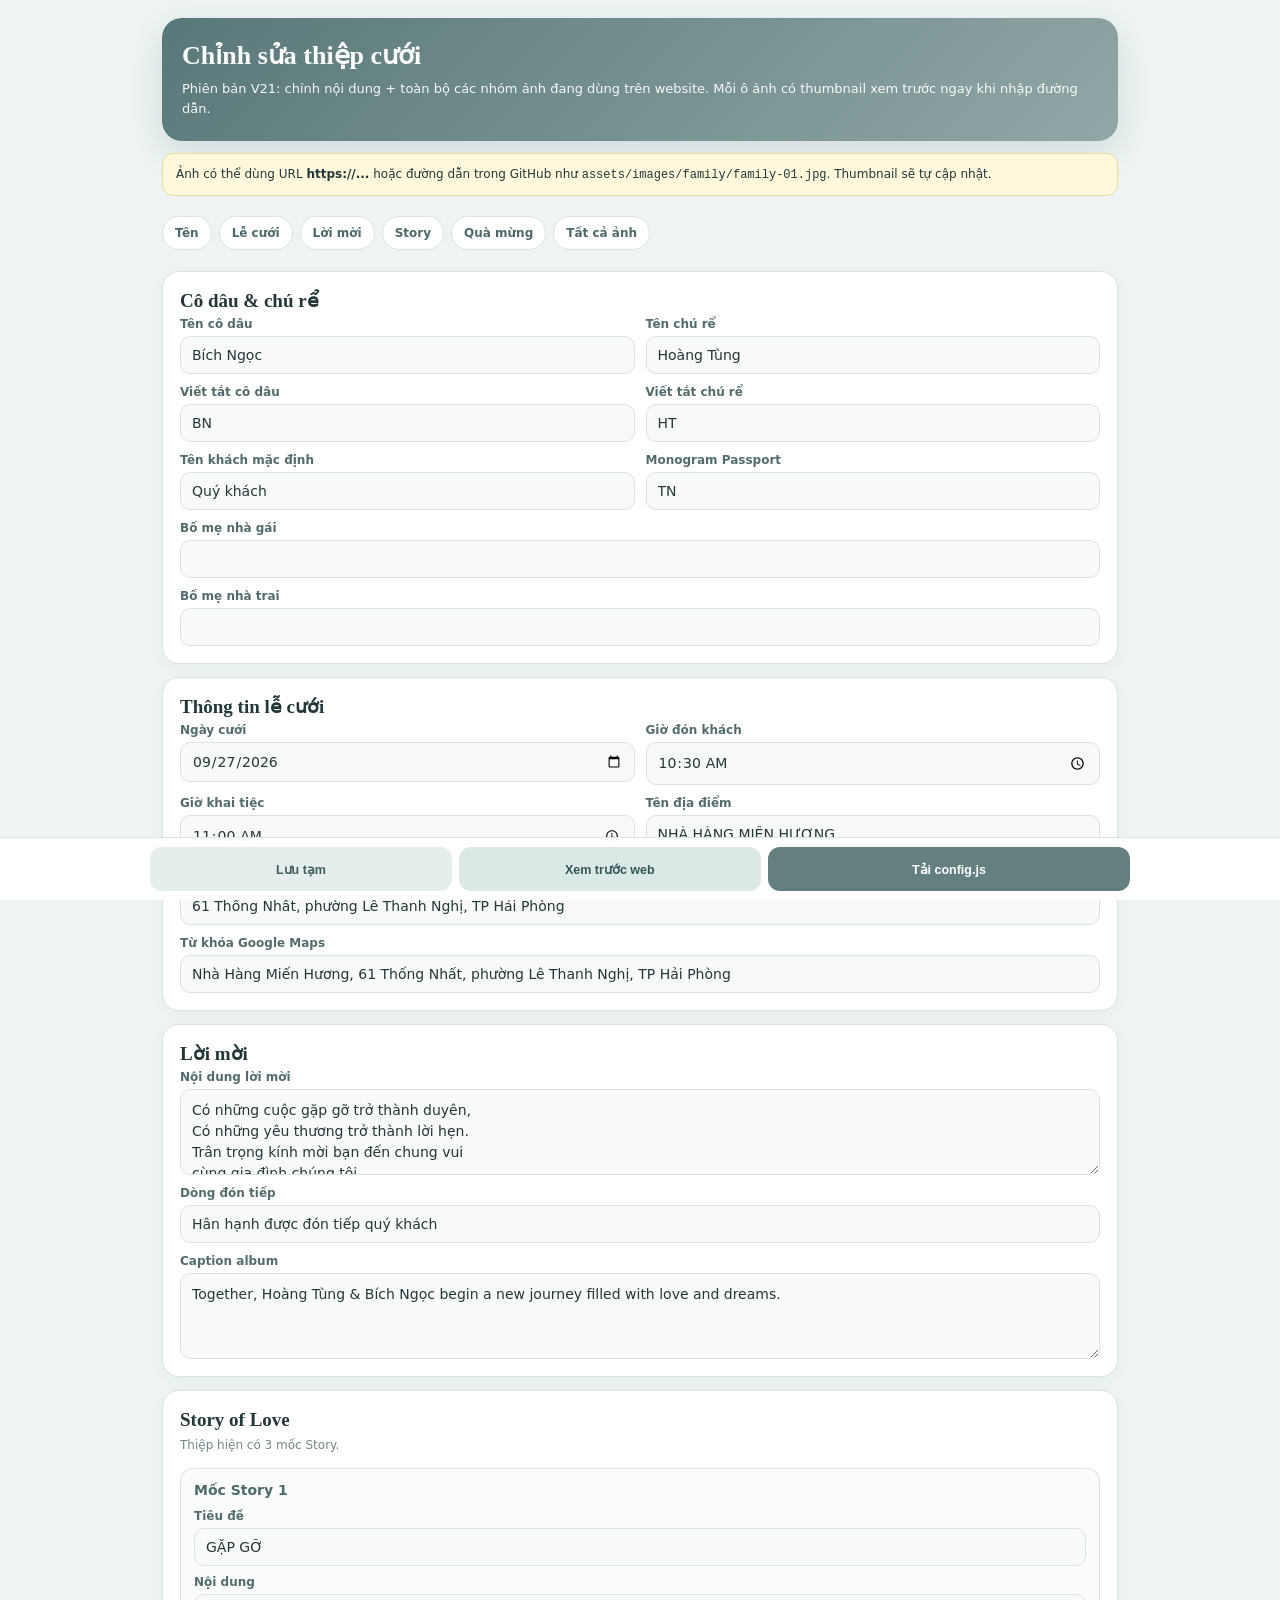
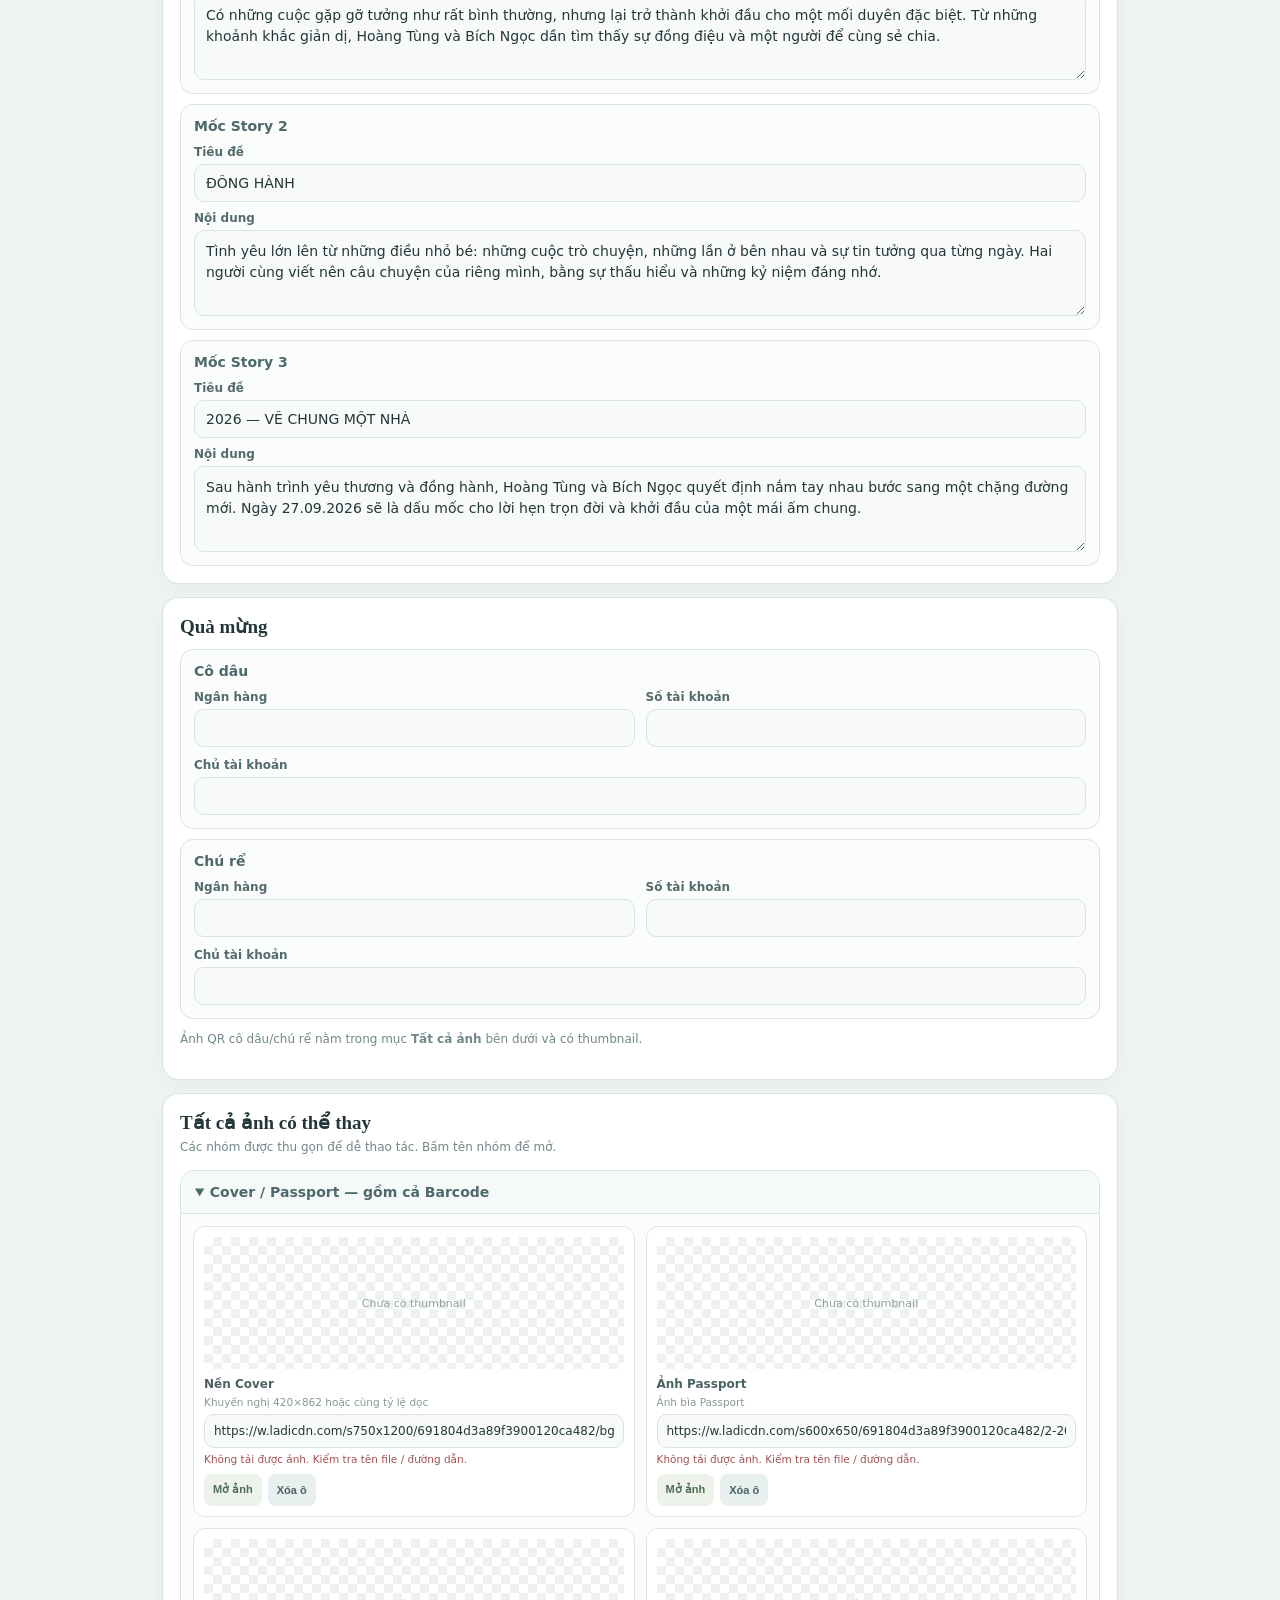
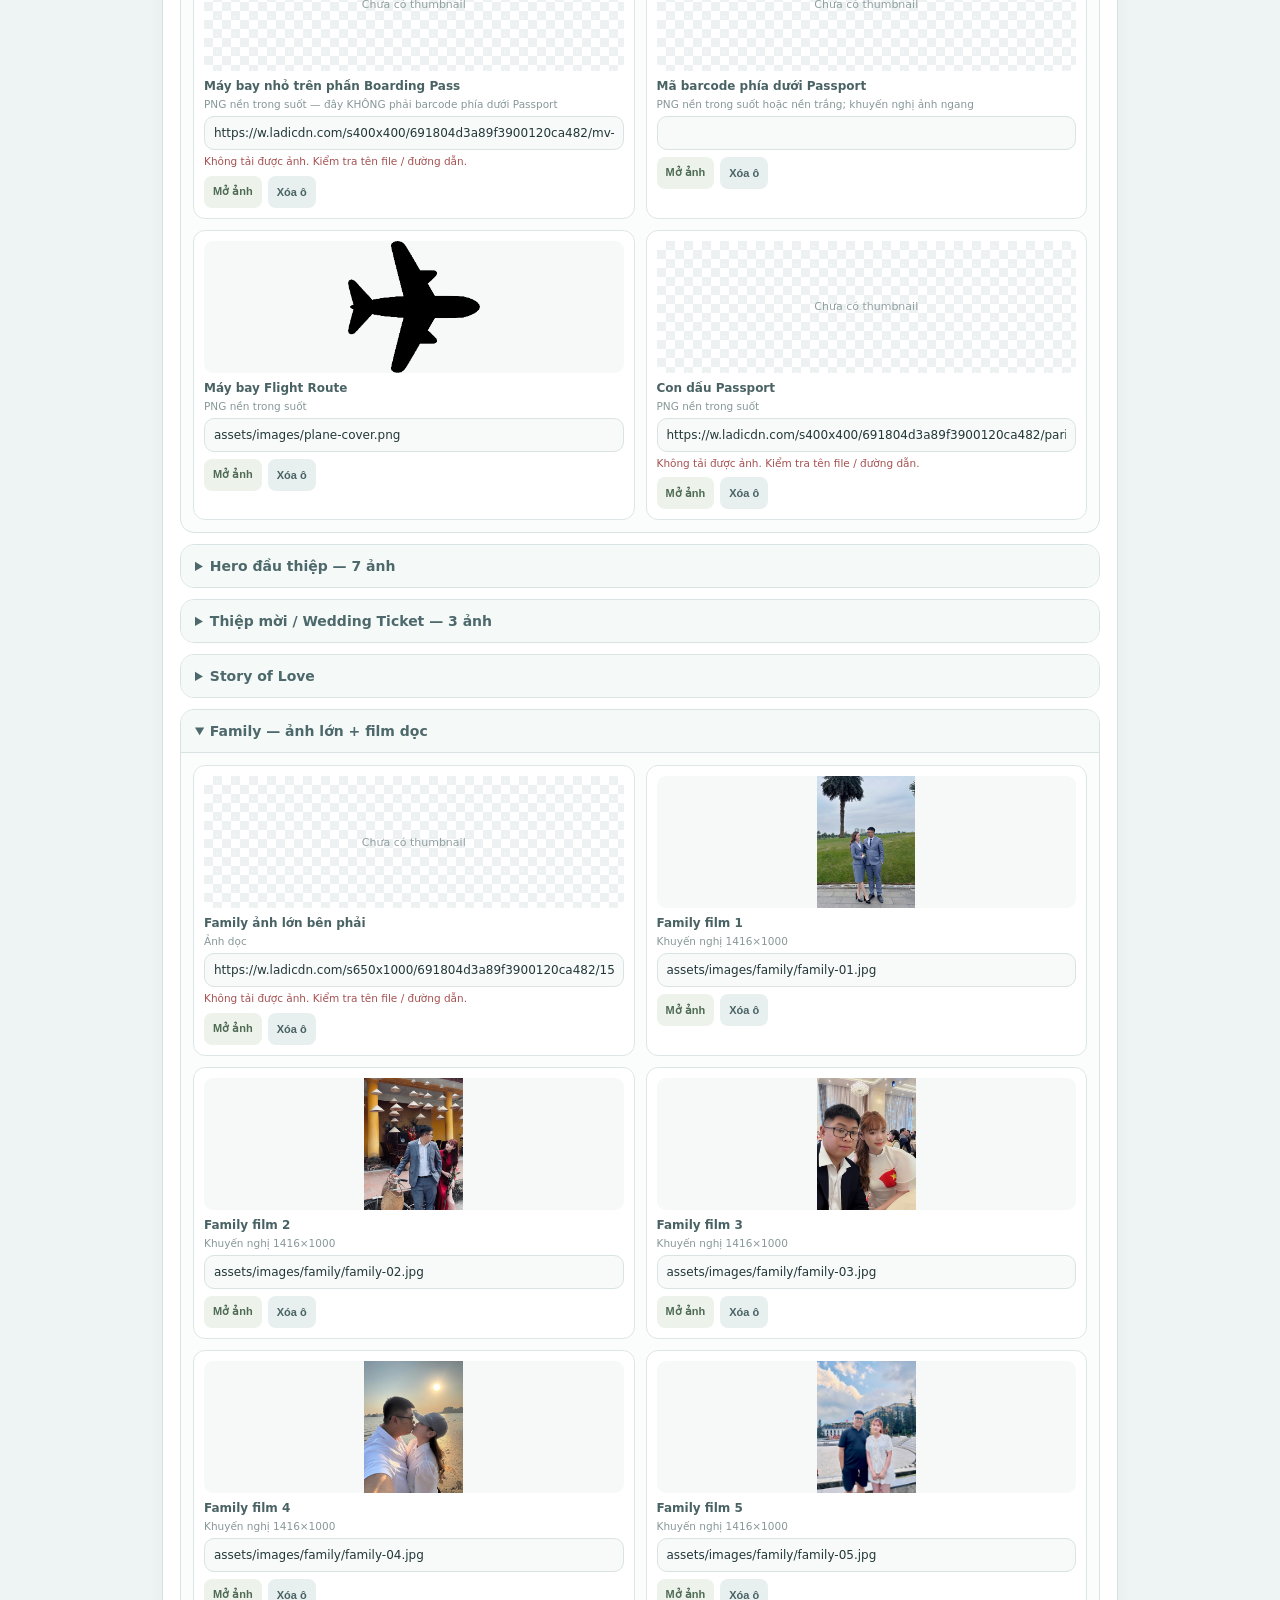
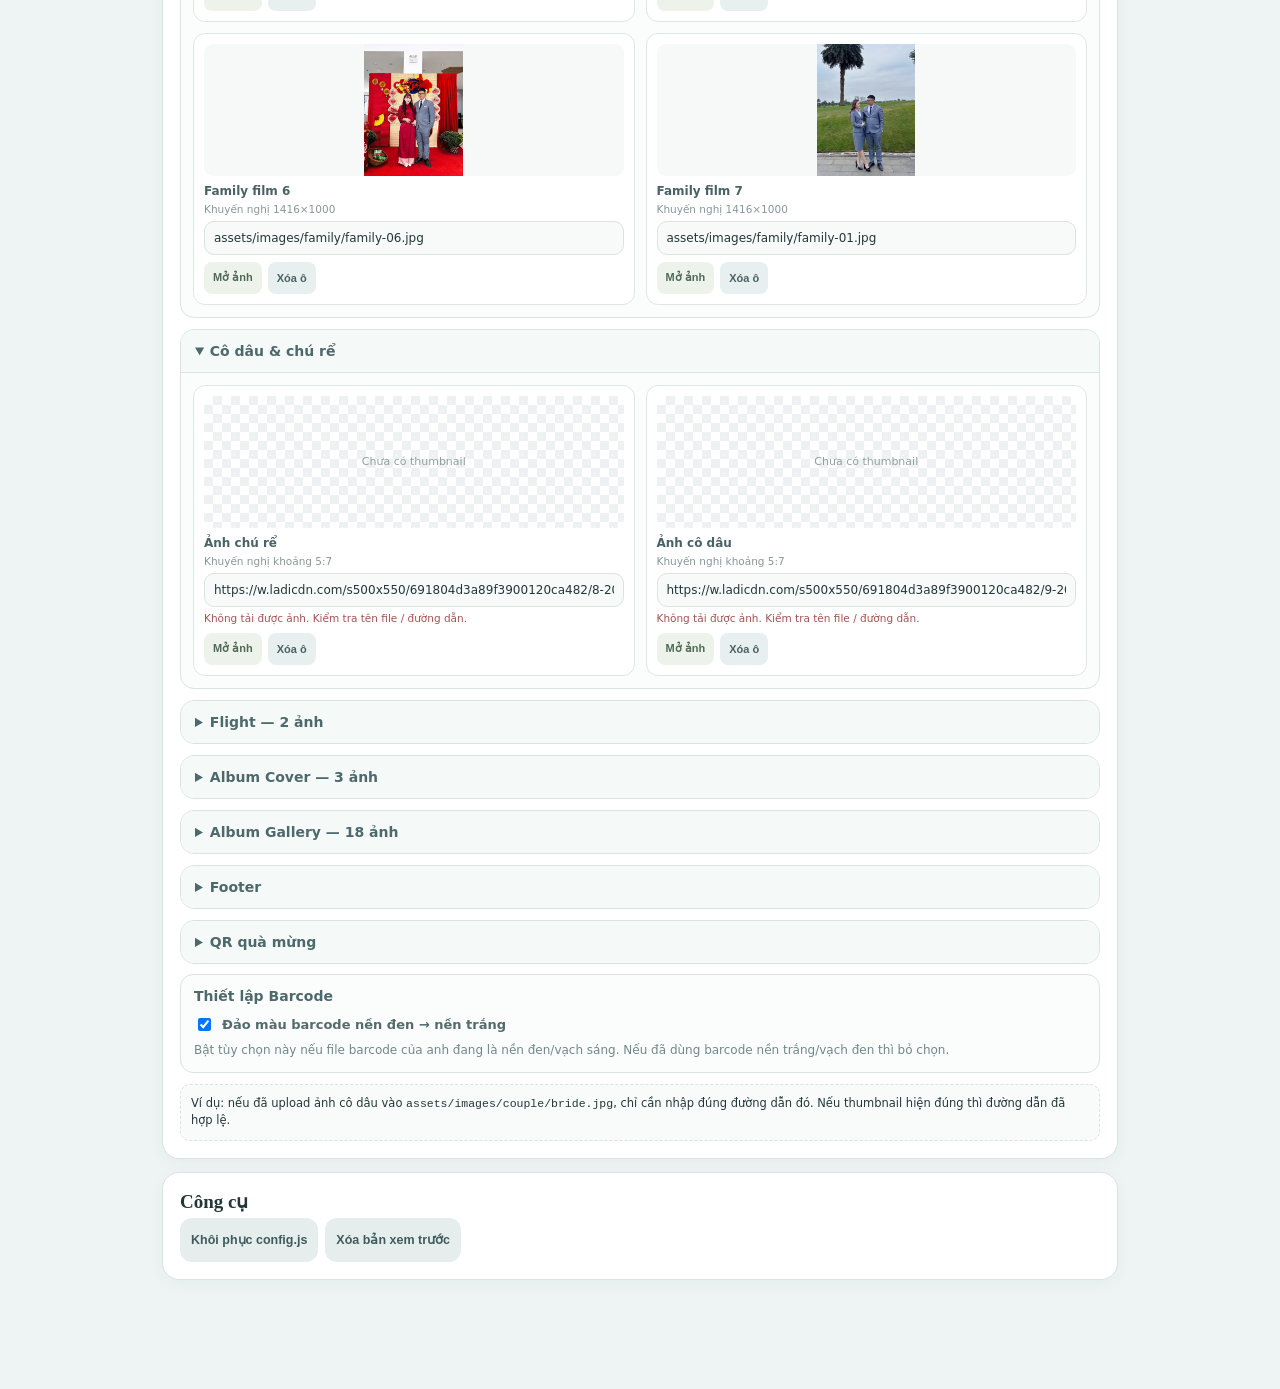
==== commit 414fc1a9: "Add files via upload" ====
--- a/chinh-sua.html
+++ b/chinh-sua.html
@@ -233,6 +233,17 @@
     <h2>Tất cả ảnh có thể thay</h2>
     <p class="section-note">Các nhóm được thu gọn để dễ thao tác. Bấm tên nhóm để mở.</p>
     <div id="imageEditor"></div>
+    <div class="story-card">
+      <h3>Thiết lập Barcode</h3>
+      <label style="display:flex;align-items:center;gap:8px;font-size:13px">
+        <input id="barcodeInvert" type="checkbox" style="width:auto">
+        Đảo màu barcode nền đen → nền trắng
+      </label>
+      <div class="section-note" style="margin-top:7px;margin-bottom:0">
+        Bật tùy chọn này nếu file barcode của anh đang là nền đen/vạch sáng.
+        Nếu đã dùng barcode nền trắng/vạch đen thì bỏ chọn.
+      </div>
+    </div>
     <div class="help">
       Ví dụ: nếu đã upload ảnh cô dâu vào <code>assets/images/couple/bride.jpg</code>,
       chỉ cần nhập đúng đường dẫn đó. Nếu thumbnail hiện đúng thì đường dẫn đã hợp lệ.
@@ -481,6 +492,7 @@
 
   renderStories(c);
   renderImageEditor(c);
+  if($("barcodeInvert")) $("barcodeInvert").checked = c.cover.barcodeInvert !== false;
 }
 
 function collect(){
@@ -490,6 +502,7 @@
   c.couple.brideInitials=val("brideInitials"); c.couple.groomInitials=val("groomInitials");
   c.guest.defaultName=val("guestDefault")||"Quý khách";
   c.cover.monogram=val("monogram");
+  c.cover.barcodeInvert = $("barcodeInvert") ? $("barcodeInvert").checked : true;
   c.family.brideParents=val("brideParents"); c.family.groomParents=val("groomParents");
 
   c.event.date=val("eventDate"); c.event.receptionTime=val("receptionTime");
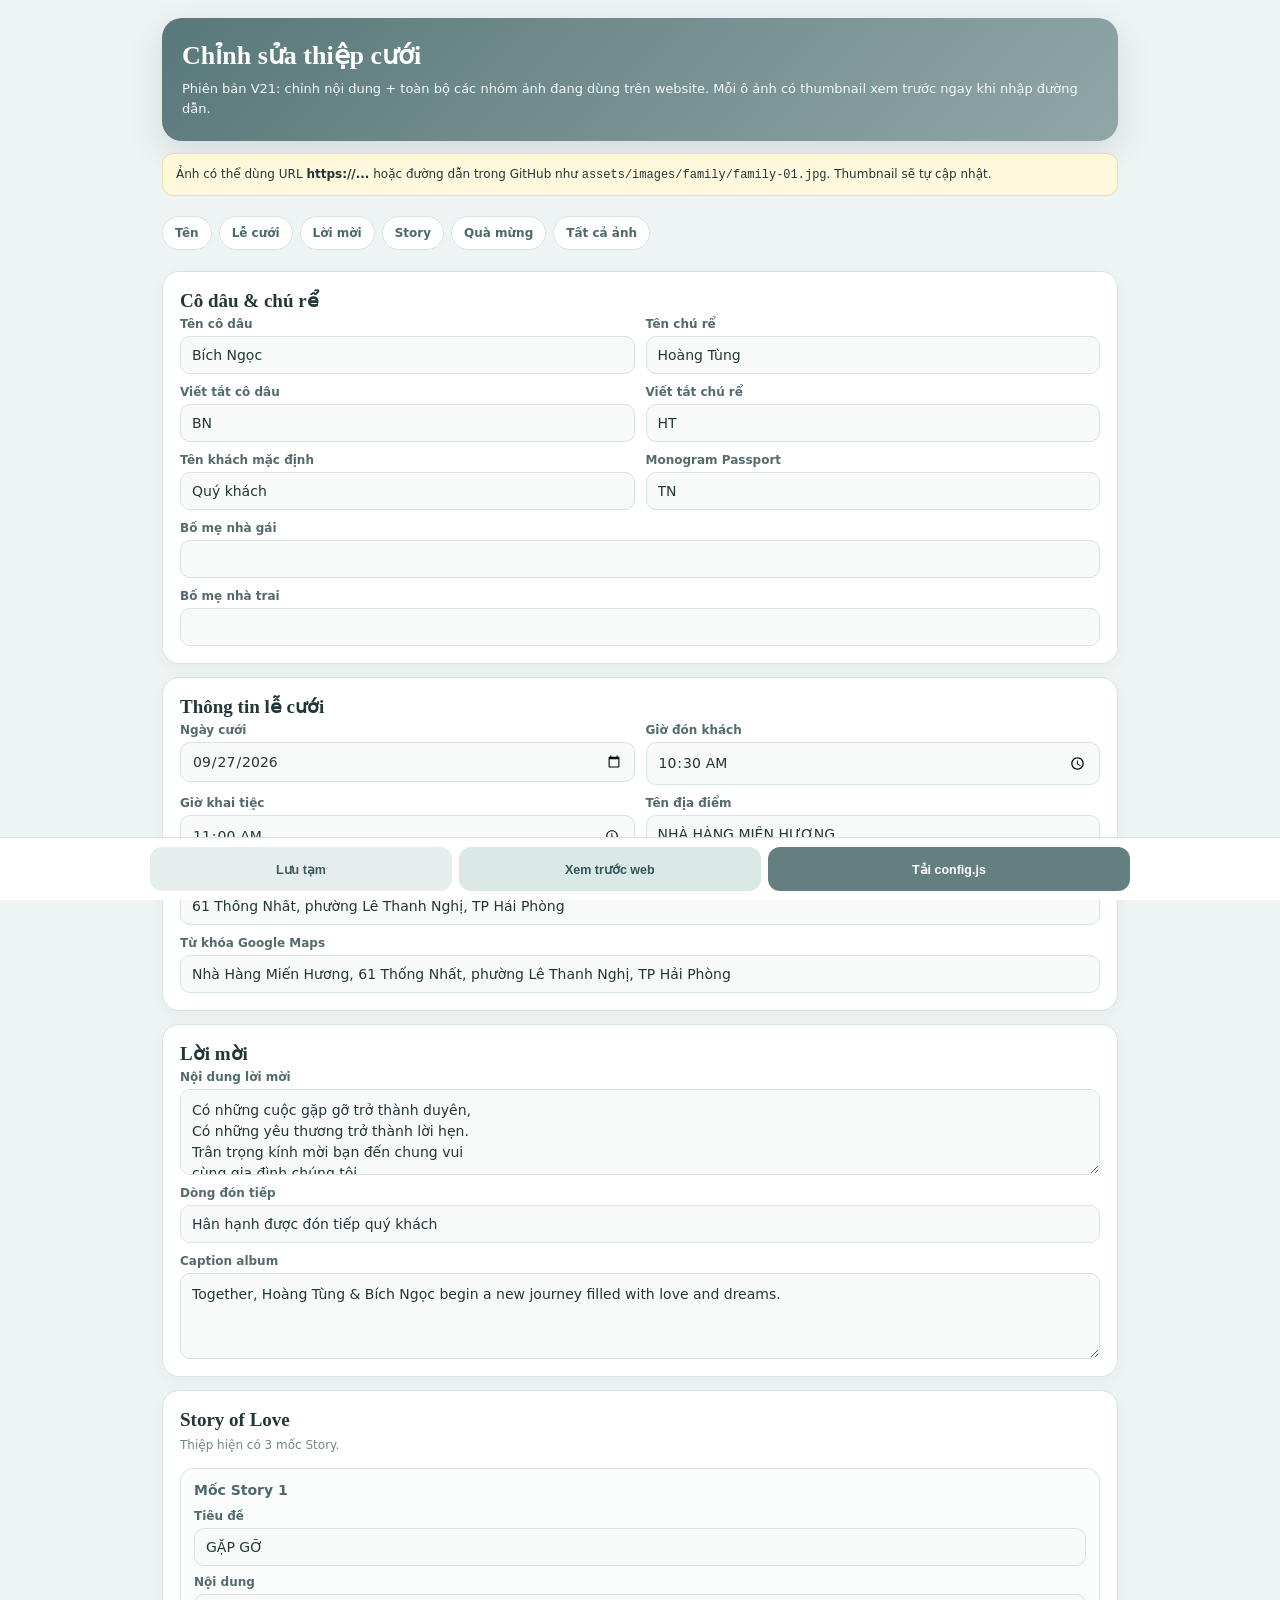
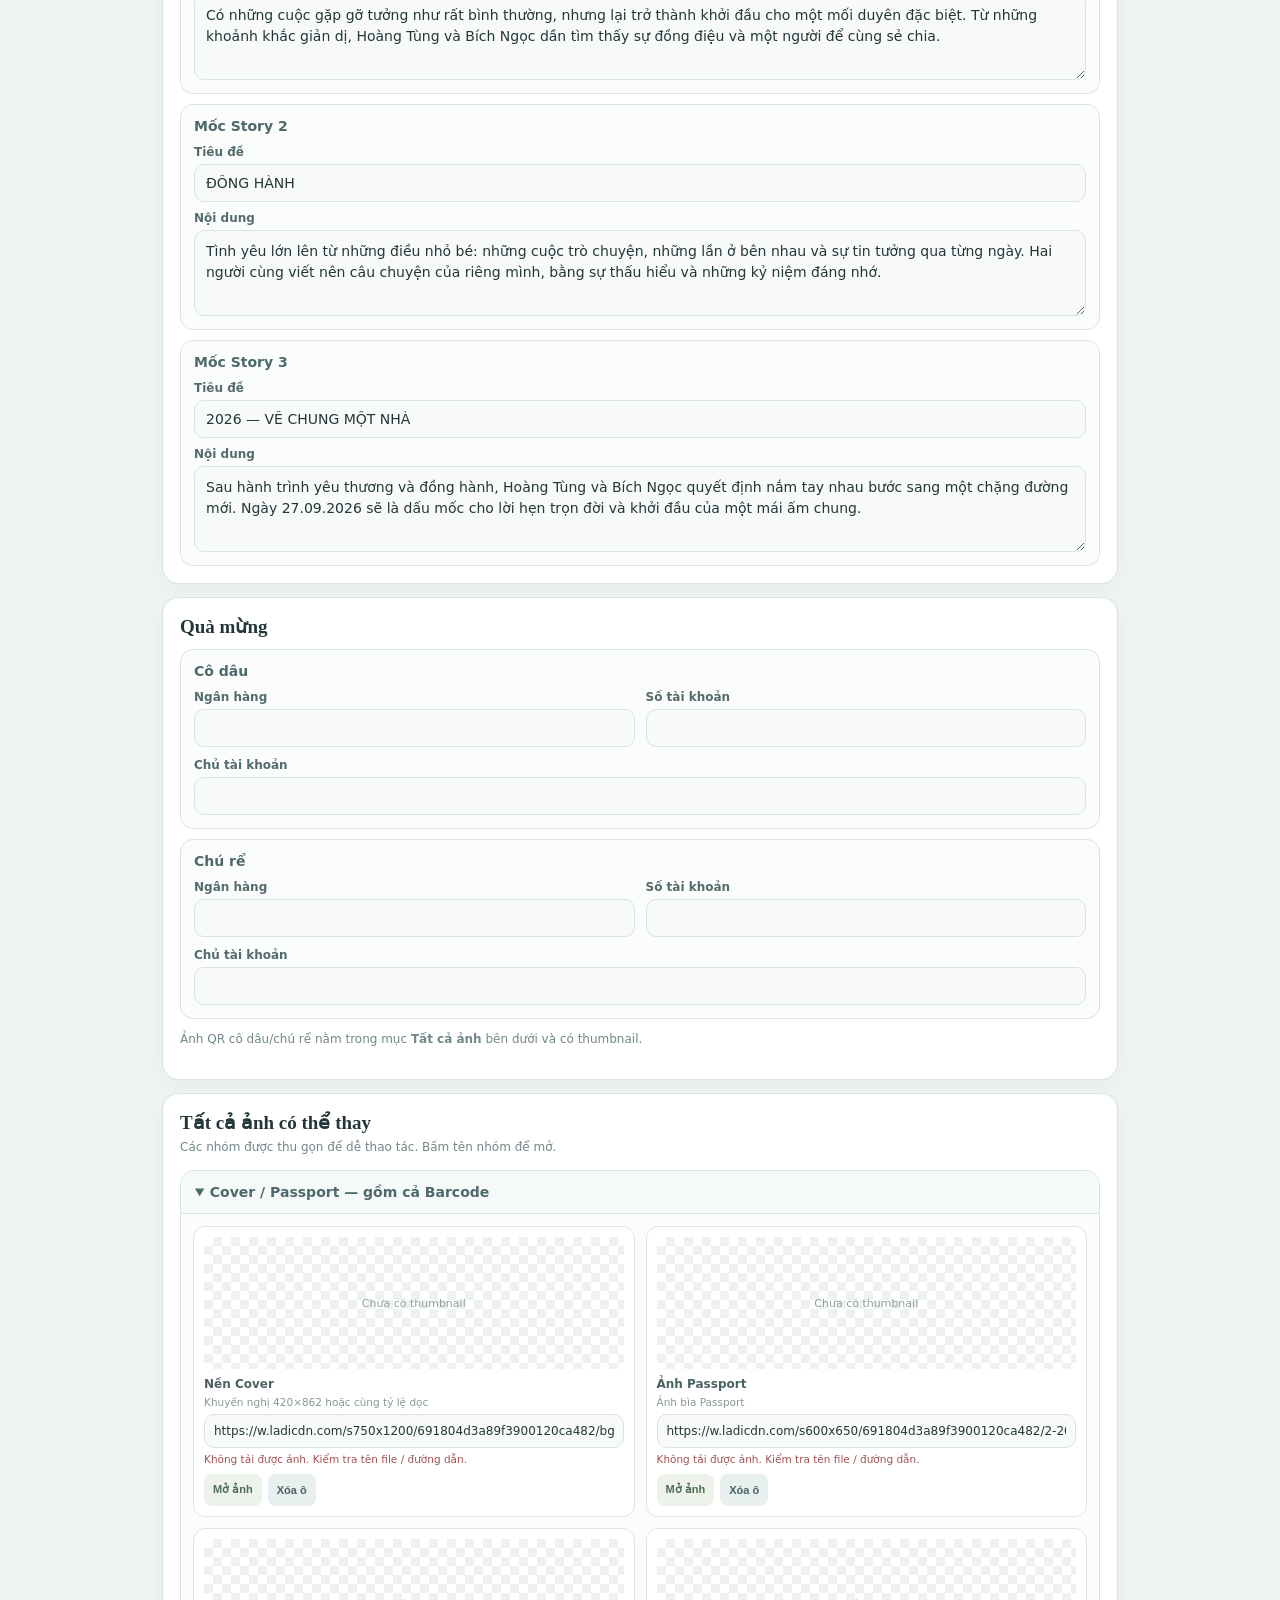
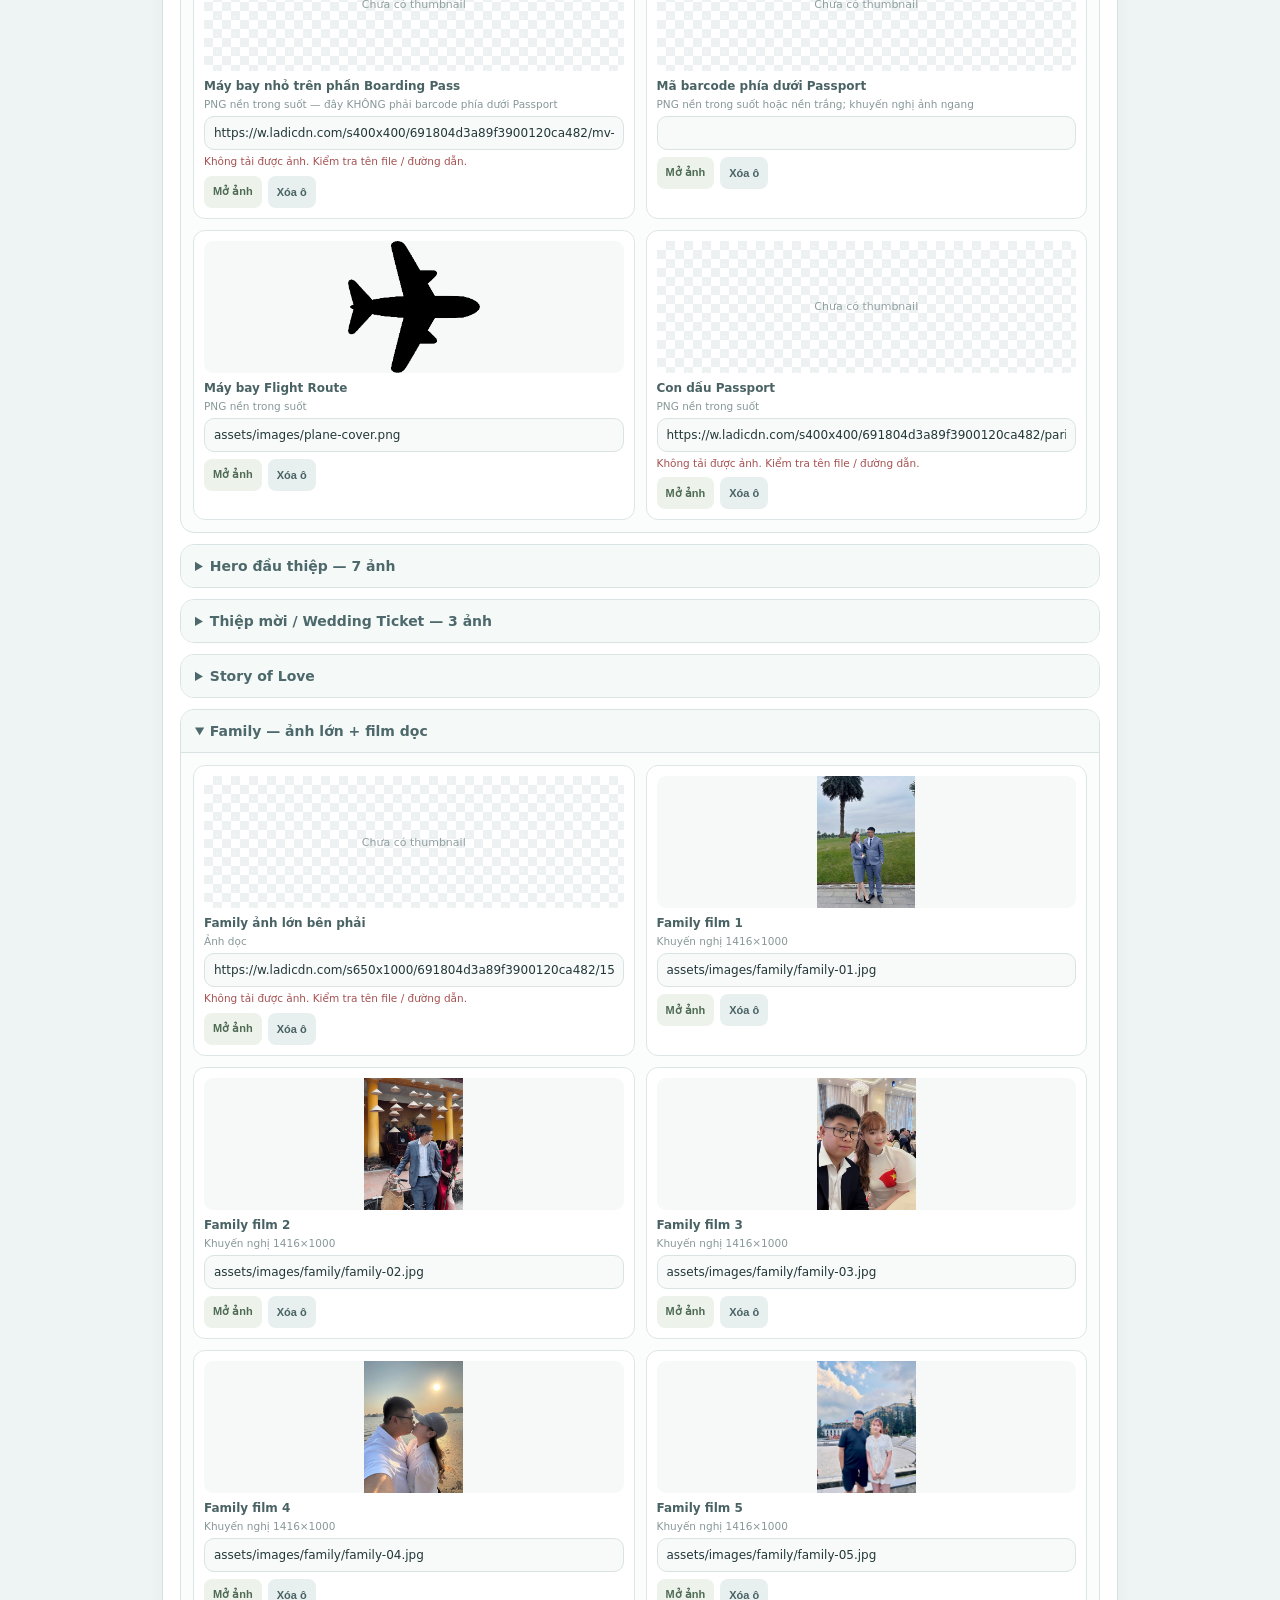
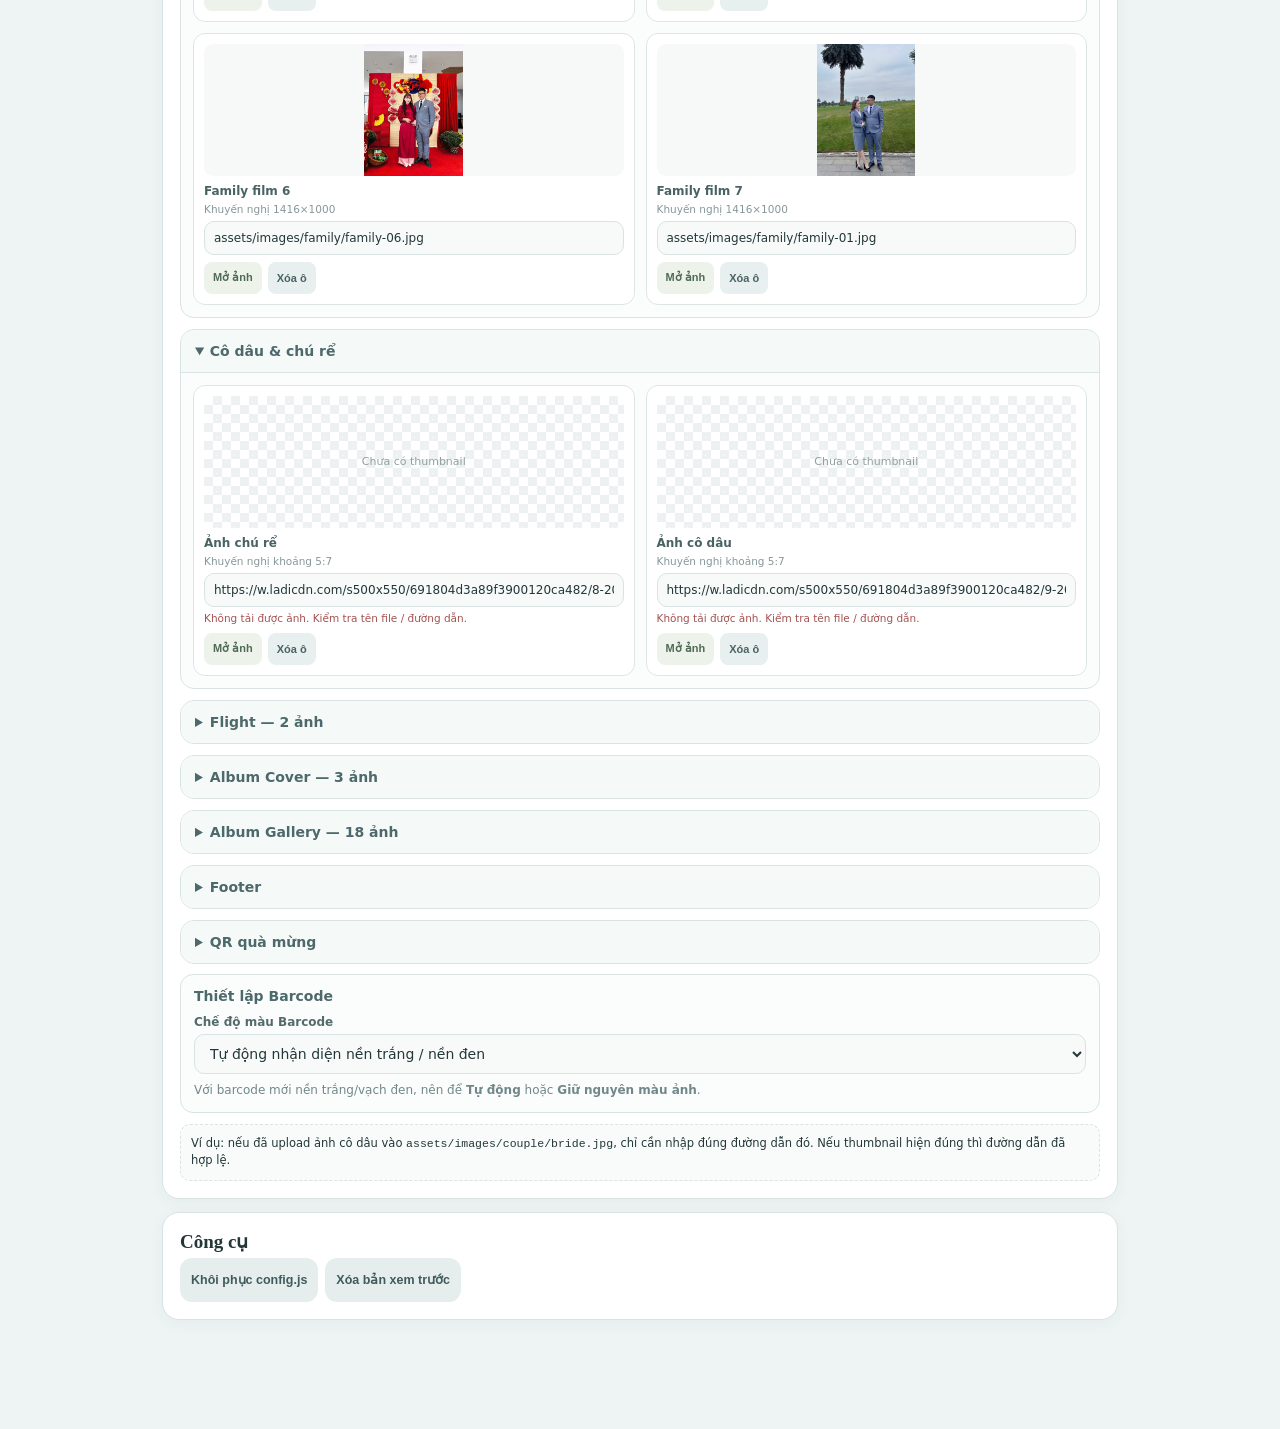
==== commit 90c11e79: "Add files via upload" ====
--- a/chinh-sua.html
+++ b/chinh-sua.html
@@ -235,13 +235,16 @@
     <div id="imageEditor"></div>
     <div class="story-card">
       <h3>Thiết lập Barcode</h3>
-      <label style="display:flex;align-items:center;gap:8px;font-size:13px">
-        <input id="barcodeInvert" type="checkbox" style="width:auto">
-        Đảo màu barcode nền đen → nền trắng
-      </label>
+      <div class="field">
+        <label>Chế độ màu Barcode</label>
+        <select id="barcodeInvert" style="width:100%;border:1px solid var(--line);background:var(--soft);color:var(--ink);border-radius:10px;padding:10px 11px;font:inherit;font-size:14px">
+          <option value="auto">Tự động nhận diện nền trắng / nền đen</option>
+          <option value="false">Giữ nguyên màu ảnh</option>
+          <option value="true">Luôn đảo màu</option>
+        </select>
+      </div>
       <div class="section-note" style="margin-top:7px;margin-bottom:0">
-        Bật tùy chọn này nếu file barcode của anh đang là nền đen/vạch sáng.
-        Nếu đã dùng barcode nền trắng/vạch đen thì bỏ chọn.
+        Với barcode mới nền trắng/vạch đen, nên để <b>Tự động</b> hoặc <b>Giữ nguyên màu ảnh</b>.
       </div>
     </div>
     <div class="help">
@@ -492,7 +495,10 @@
 
   renderStories(c);
   renderImageEditor(c);
-  if($("barcodeInvert")) $("barcodeInvert").checked = c.cover.barcodeInvert !== false;
+  if($("barcodeInvert")){
+    const m = c.cover.barcodeInvert;
+    $("barcodeInvert").value = (m === true) ? "true" : (m === false ? "false" : "auto");
+  }
 }
 
 function collect(){
@@ -502,7 +508,10 @@
   c.couple.brideInitials=val("brideInitials"); c.couple.groomInitials=val("groomInitials");
   c.guest.defaultName=val("guestDefault")||"Quý khách";
   c.cover.monogram=val("monogram");
-  c.cover.barcodeInvert = $("barcodeInvert") ? $("barcodeInvert").checked : true;
+  if($("barcodeInvert")){
+    const m = $("barcodeInvert").value;
+    c.cover.barcodeInvert = (m === "true") ? true : (m === "false" ? false : "auto");
+  }
   c.family.brideParents=val("brideParents"); c.family.groomParents=val("groomParents");
 
   c.event.date=val("eventDate"); c.event.receptionTime=val("receptionTime");
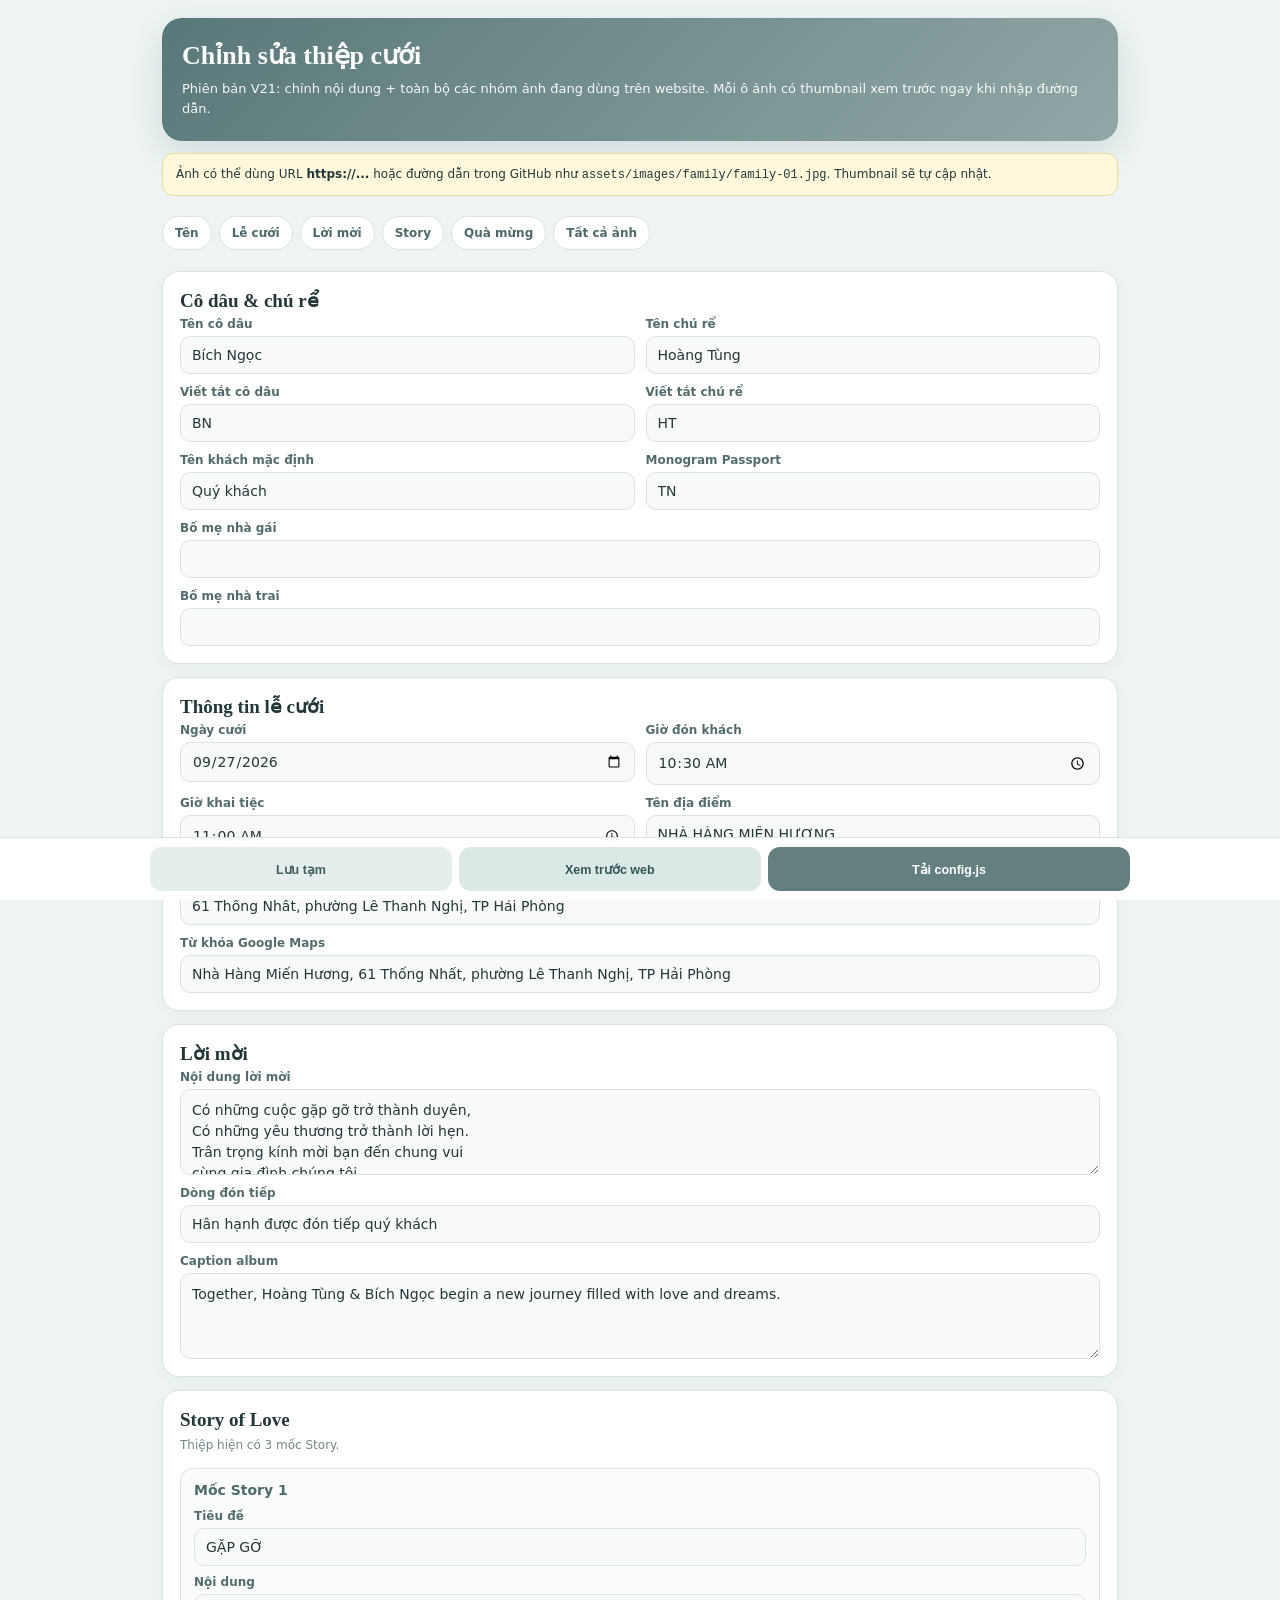
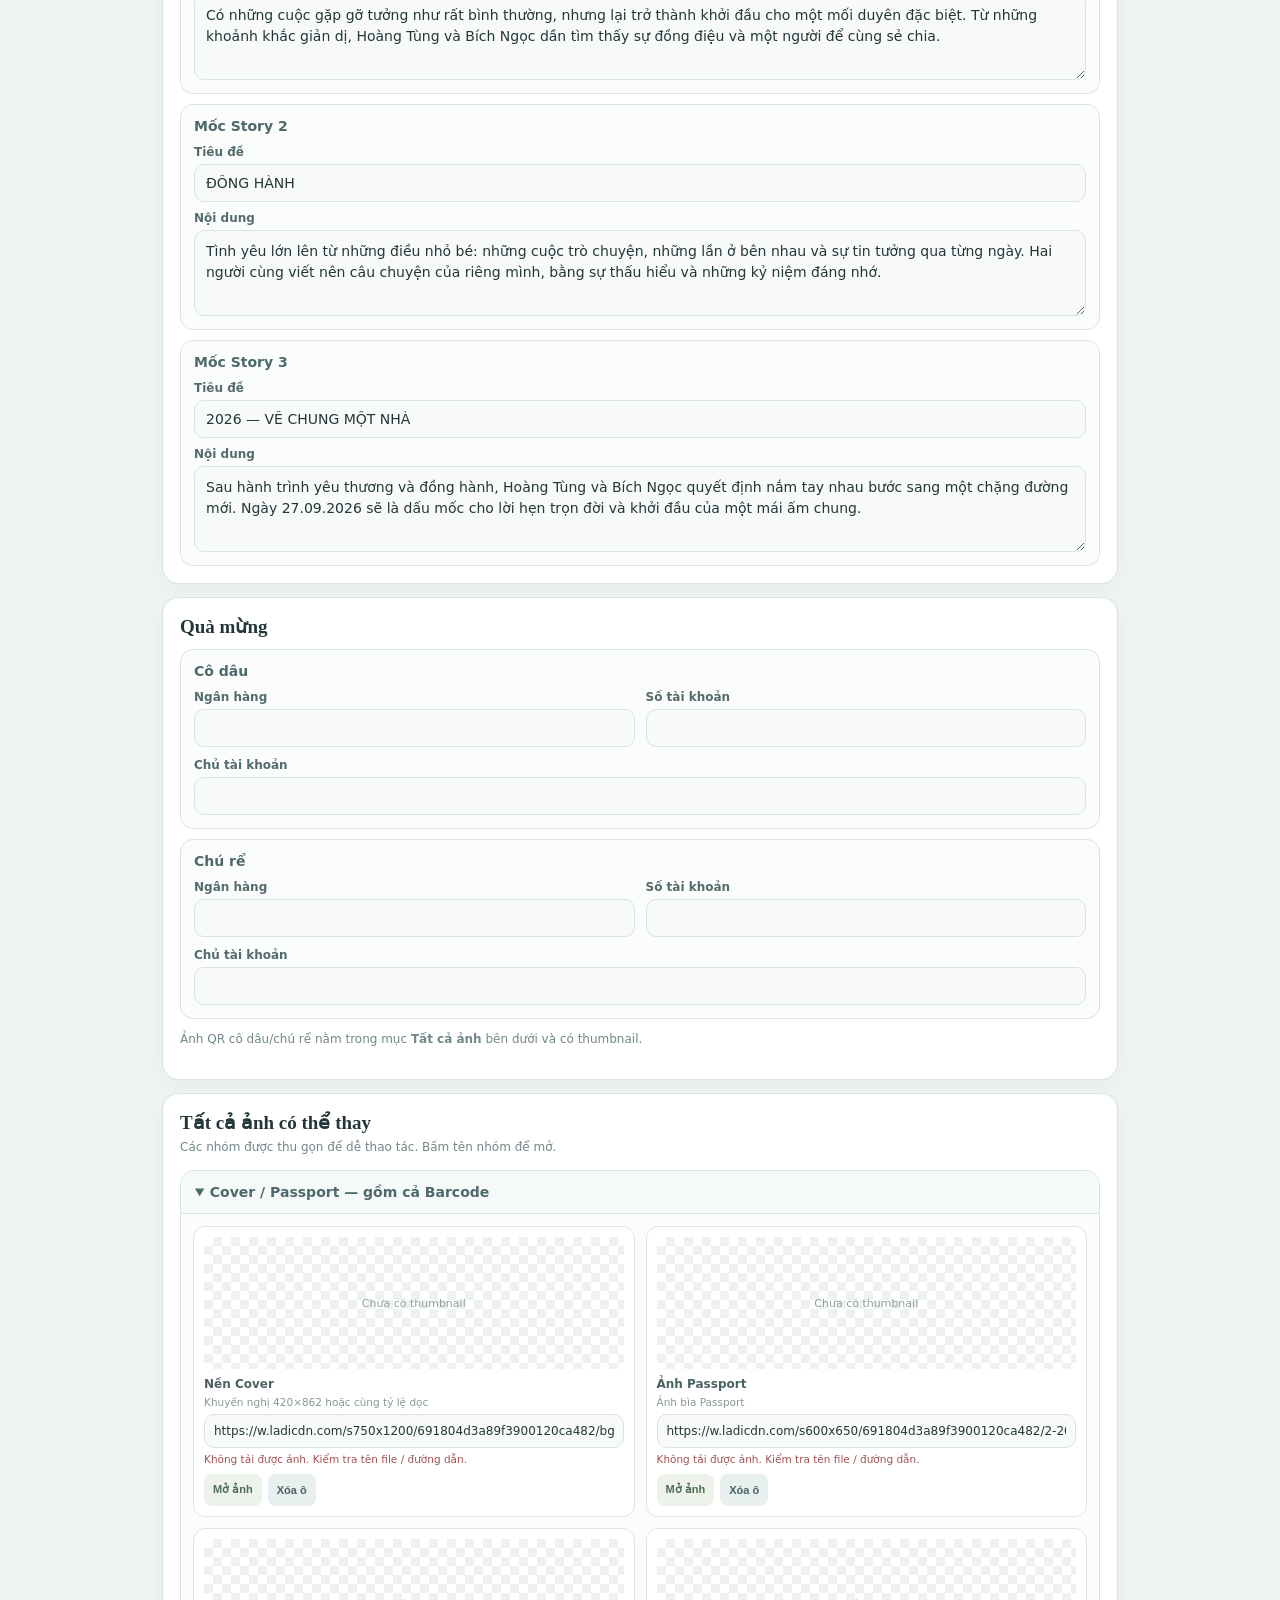
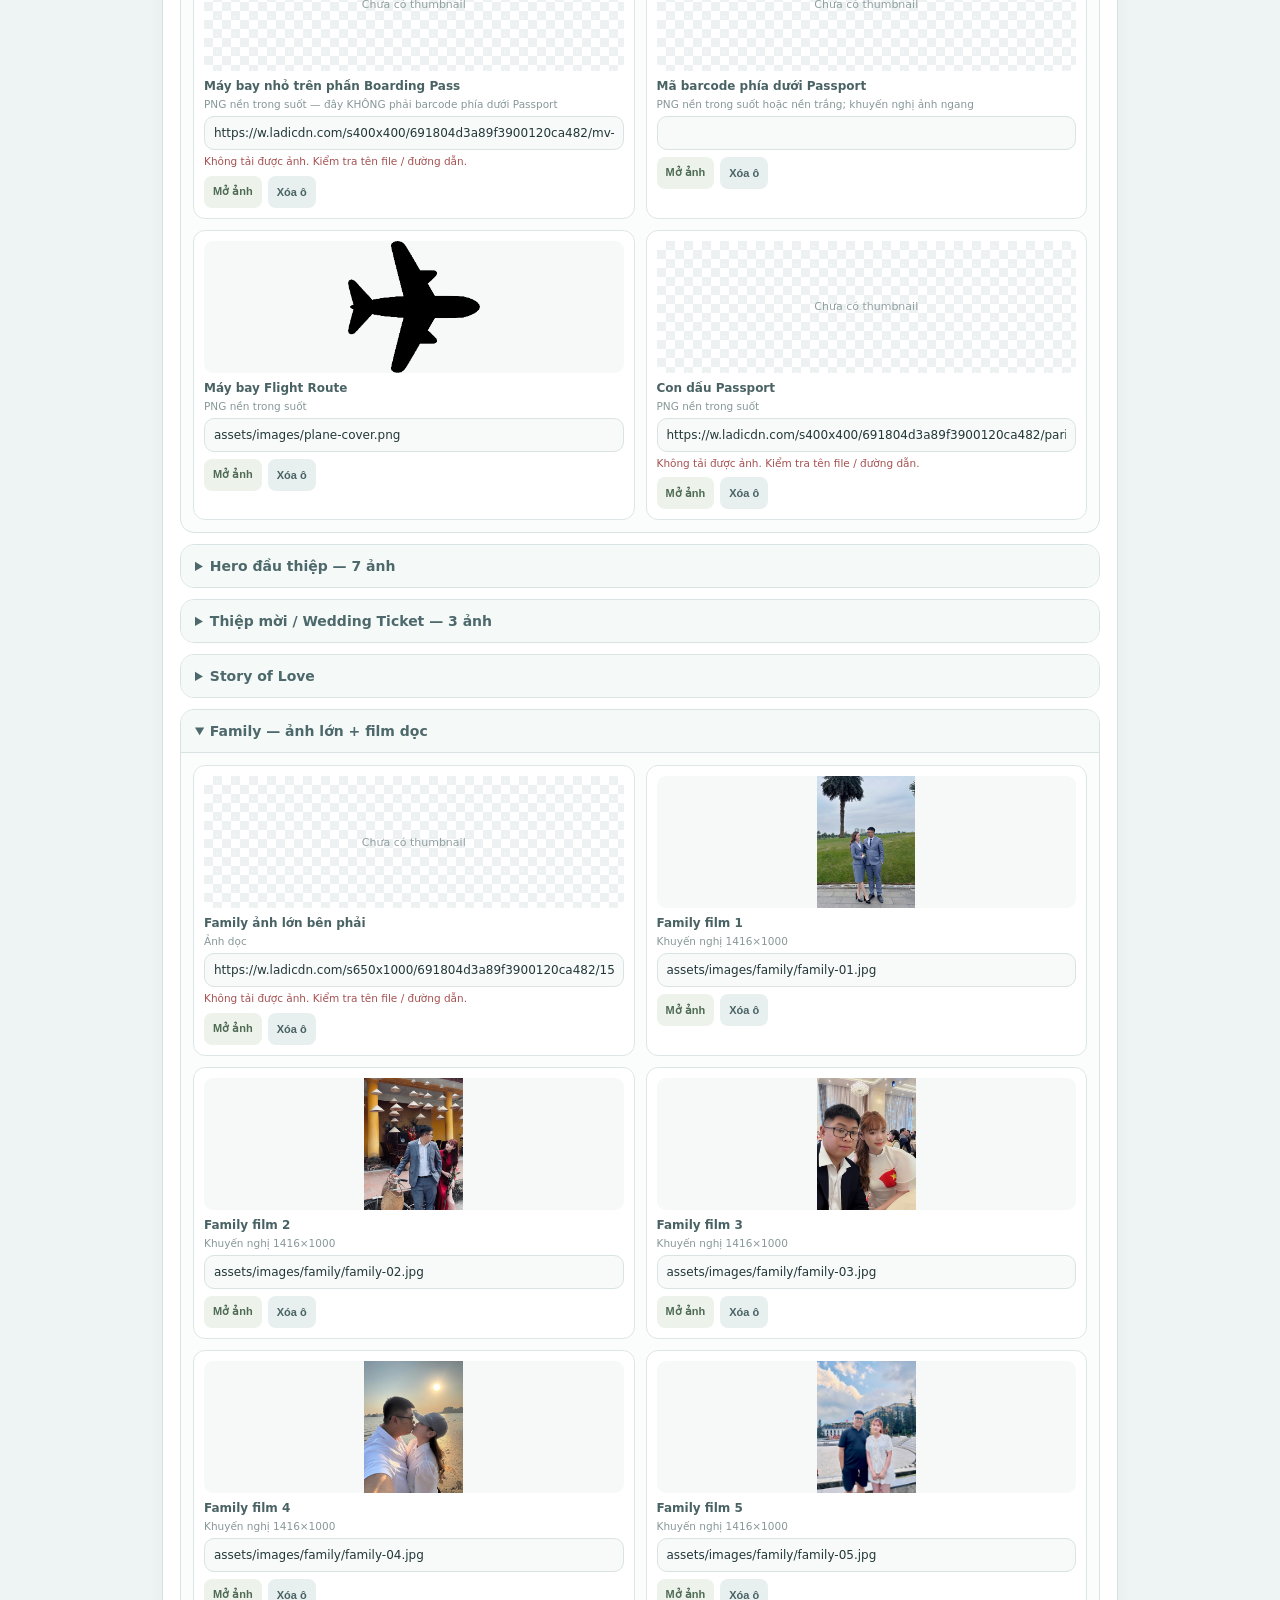
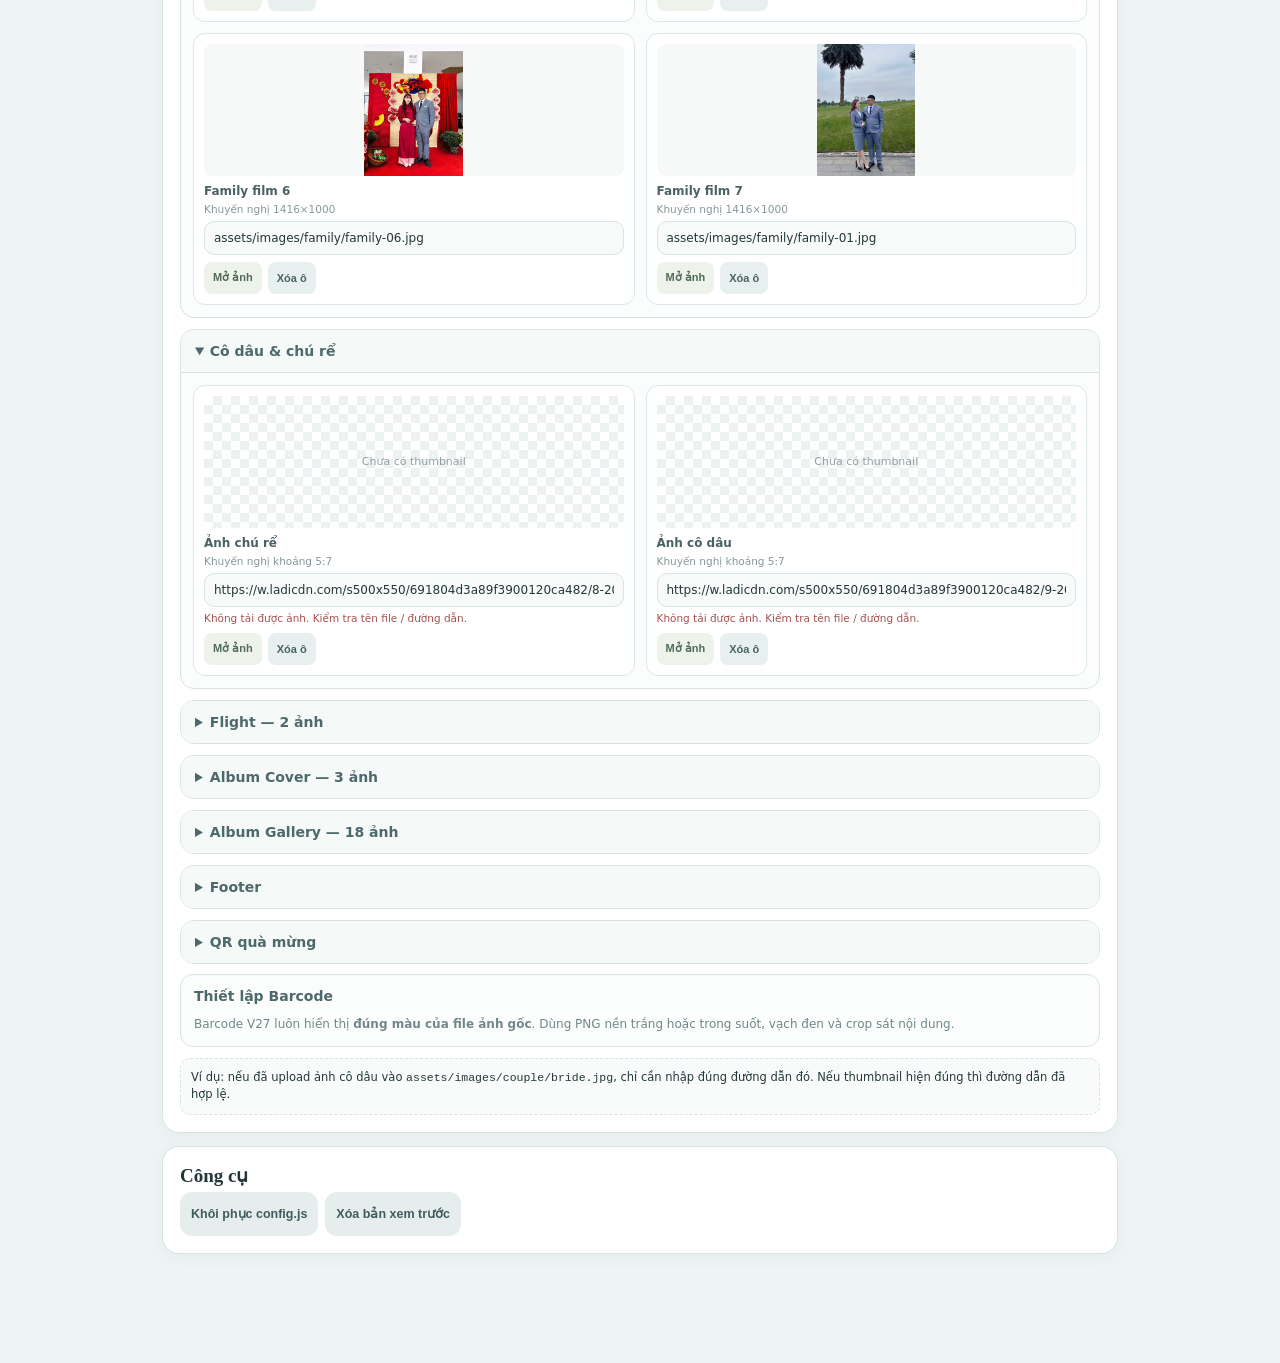
==== commit 81f452c5: "Add files via upload" ====
--- a/chinh-sua.html
+++ b/chinh-sua.html
@@ -235,16 +235,9 @@
     <div id="imageEditor"></div>
     <div class="story-card">
       <h3>Thiết lập Barcode</h3>
-      <div class="field">
-        <label>Chế độ màu Barcode</label>
-        <select id="barcodeInvert" style="width:100%;border:1px solid var(--line);background:var(--soft);color:var(--ink);border-radius:10px;padding:10px 11px;font:inherit;font-size:14px">
-          <option value="auto">Tự động nhận diện nền trắng / nền đen</option>
-          <option value="false">Giữ nguyên màu ảnh</option>
-          <option value="true">Luôn đảo màu</option>
-        </select>
-      </div>
-      <div class="section-note" style="margin-top:7px;margin-bottom:0">
-        Với barcode mới nền trắng/vạch đen, nên để <b>Tự động</b> hoặc <b>Giữ nguyên màu ảnh</b>.
+      <div class="section-note" style="margin:0">
+        Barcode V27 luôn hiển thị <b>đúng màu của file ảnh gốc</b>.
+        Dùng PNG nền trắng hoặc trong suốt, vạch đen và crop sát nội dung.
       </div>
     </div>
     <div class="help">
@@ -495,10 +488,6 @@
 
   renderStories(c);
   renderImageEditor(c);
-  if($("barcodeInvert")){
-    const m = c.cover.barcodeInvert;
-    $("barcodeInvert").value = (m === true) ? "true" : (m === false ? "false" : "auto");
-  }
 }
 
 function collect(){
@@ -508,10 +497,6 @@
   c.couple.brideInitials=val("brideInitials"); c.couple.groomInitials=val("groomInitials");
   c.guest.defaultName=val("guestDefault")||"Quý khách";
   c.cover.monogram=val("monogram");
-  if($("barcodeInvert")){
-    const m = $("barcodeInvert").value;
-    c.cover.barcodeInvert = (m === "true") ? true : (m === "false" ? false : "auto");
-  }
   c.family.brideParents=val("brideParents"); c.family.groomParents=val("groomParents");
 
   c.event.date=val("eventDate"); c.event.receptionTime=val("receptionTime");
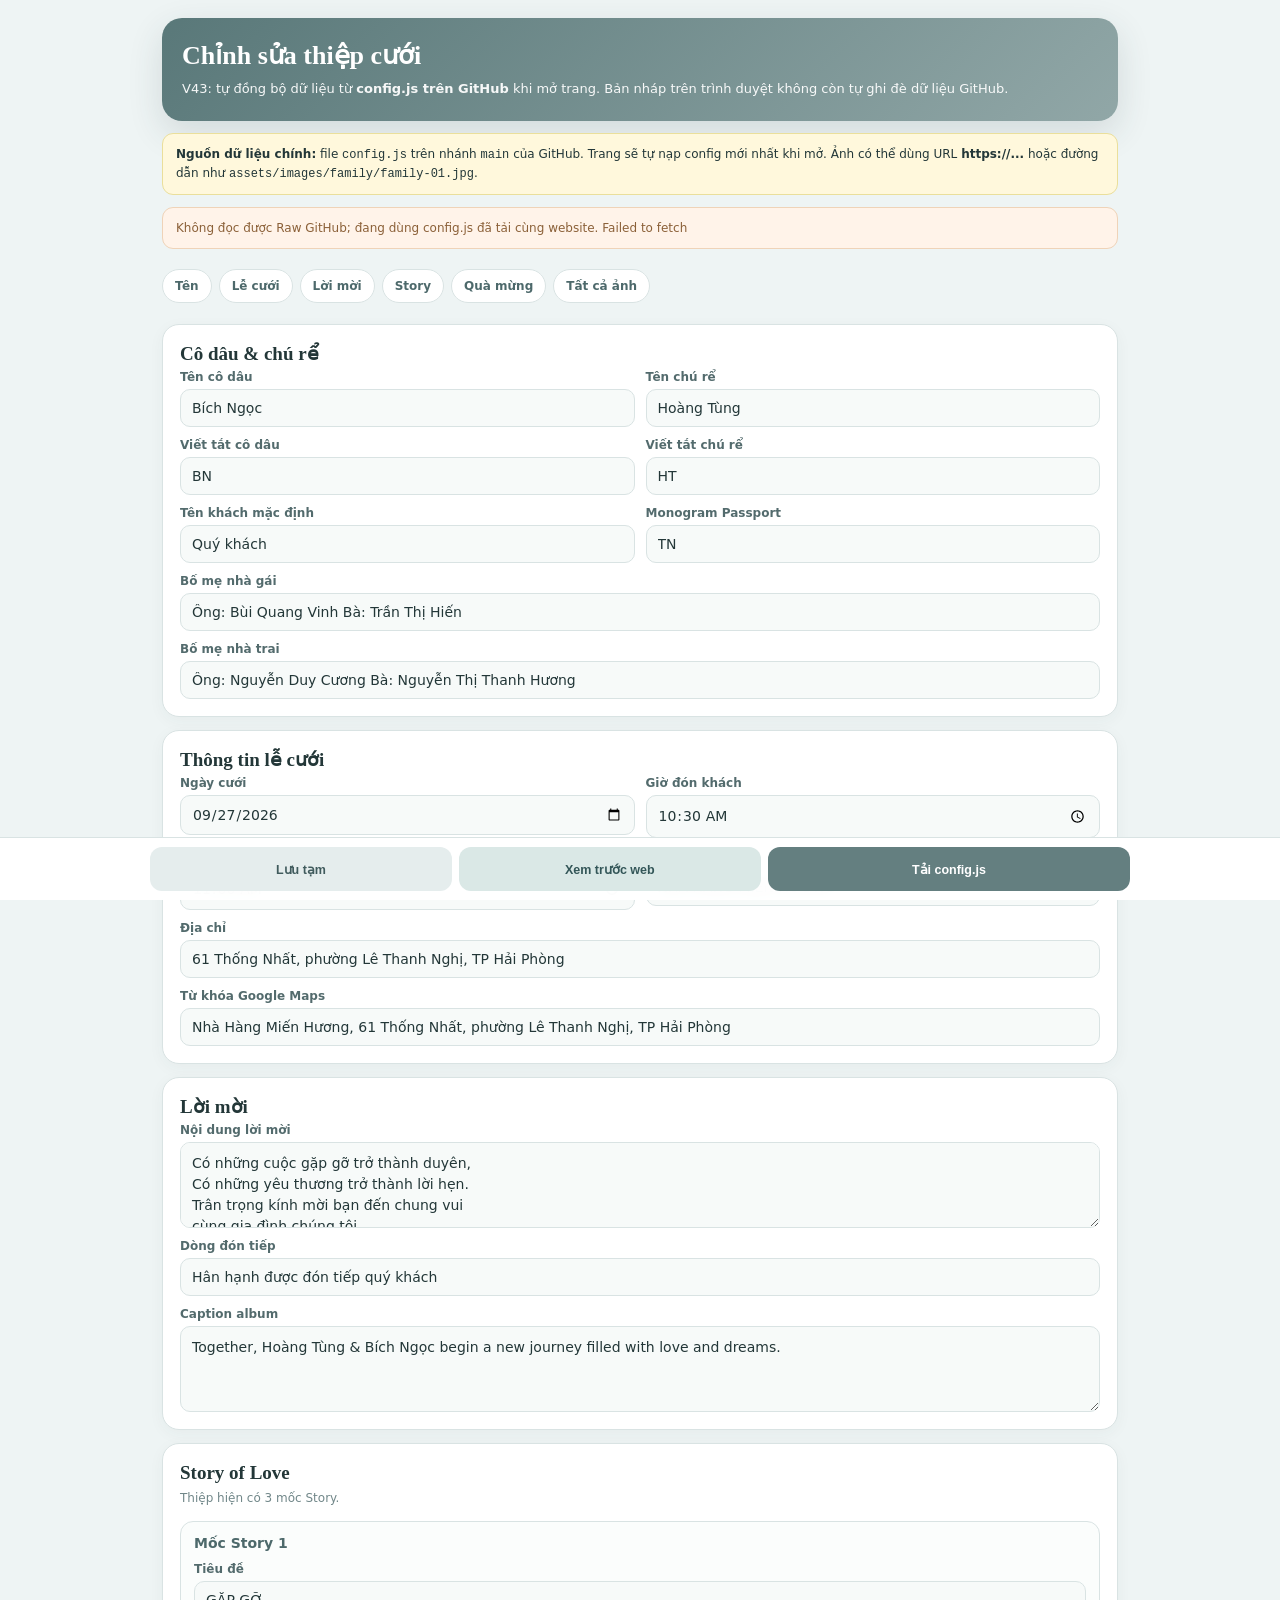
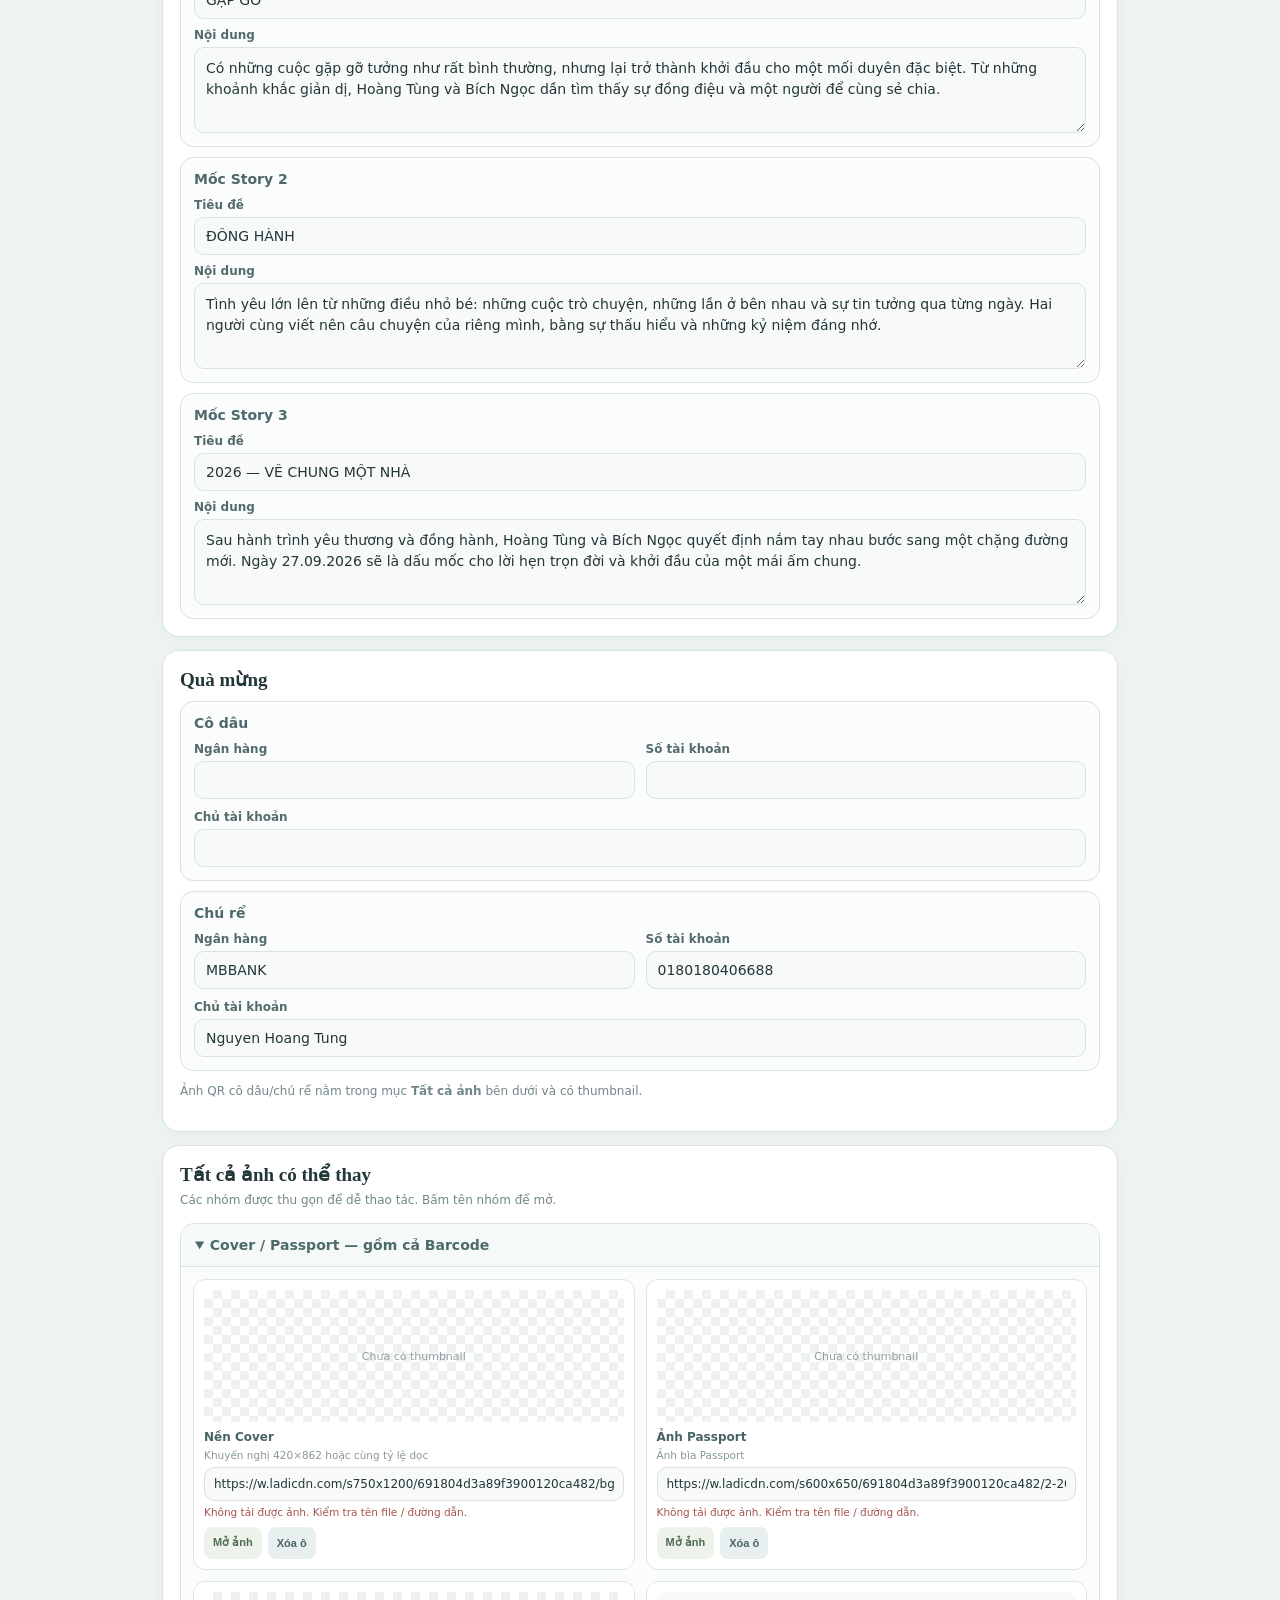
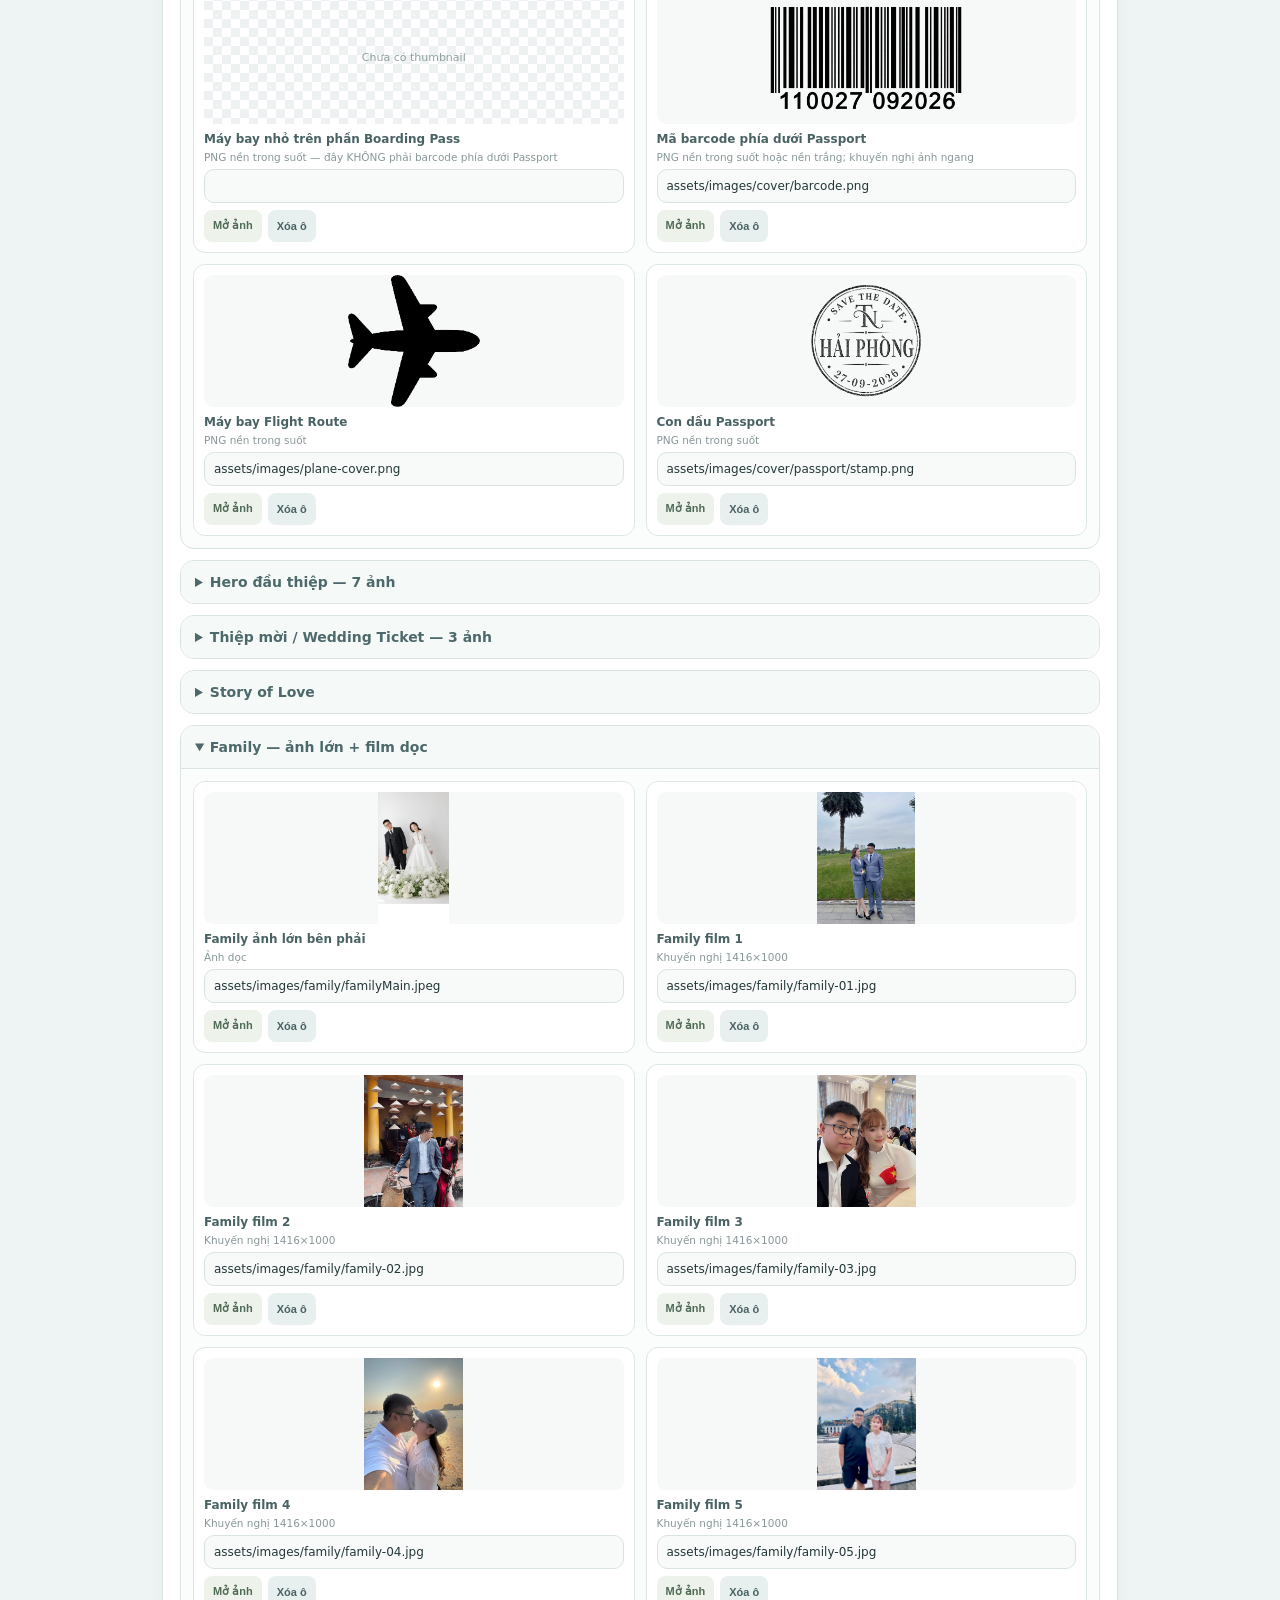
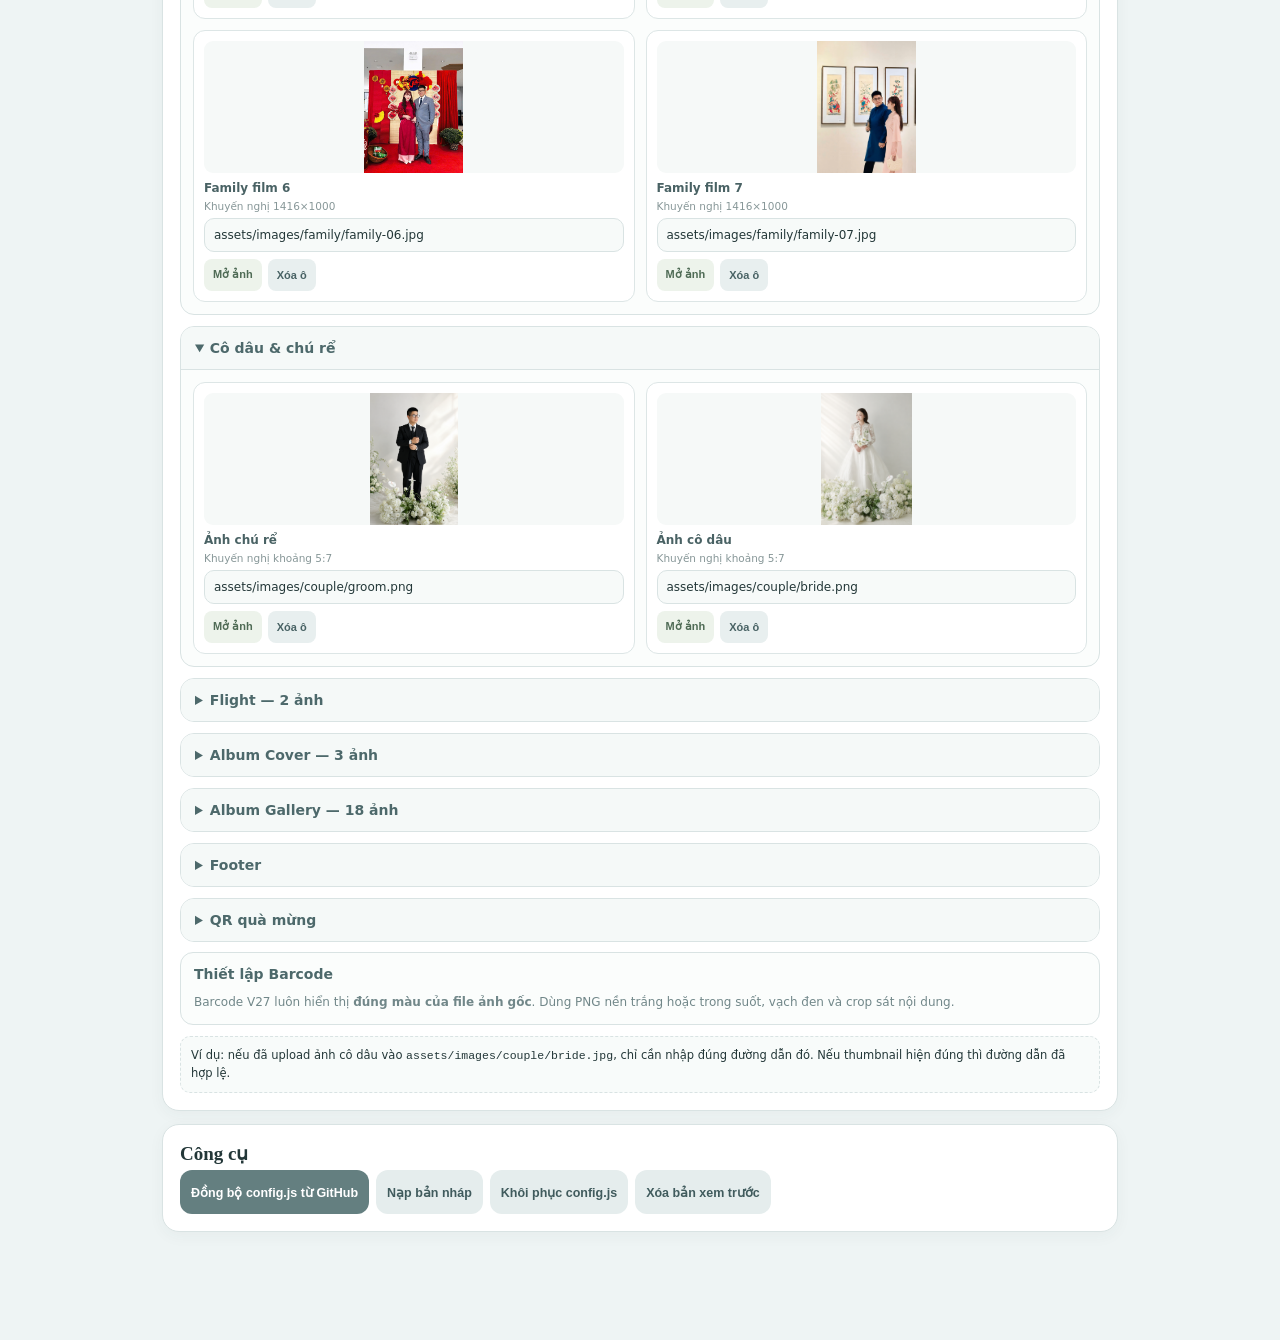
==== commit 3bef120d: "Add files via upload" ====
--- a/chinh-sua.html
+++ b/chinh-sua.html
@@ -3,7 +3,7 @@
 <head>
 <meta charset="utf-8">
 <meta name="viewport" content="width=device-width, initial-scale=1, viewport-fit=cover">
-<title>Chỉnh sửa thiệp cưới</title>
+<title>Chỉnh sửa thiệp cưới — Đồng bộ GitHub</title>
 <script>document.write('<script src="config.js?v='+Date.now()+'"><\/script>');</script>
 <style>
 :root{
@@ -150,12 +150,16 @@
 <div class="app">
   <section class="hero">
     <h1>Chỉnh sửa thiệp cưới</h1>
-    <p>Phiên bản V21: chỉnh nội dung + toàn bộ các nhóm ảnh đang dùng trên website. Mỗi ô ảnh có thumbnail xem trước ngay khi nhập đường dẫn.</p>
+    <p>V43: tự đồng bộ dữ liệu từ <b>config.js trên GitHub</b> khi mở trang. Bản nháp trên trình duyệt không còn tự ghi đè dữ liệu GitHub.</p>
   </section>
 
   <div class="notice">
-    Ảnh có thể dùng URL <b>https://...</b> hoặc đường dẫn trong GitHub như
-    <code>assets/images/family/family-01.jpg</code>. Thumbnail sẽ tự cập nhật.
+    <b>Nguồn dữ liệu chính:</b> file <code>config.js</code> trên nhánh <code>main</code> của GitHub.
+    Trang sẽ tự nạp config mới nhất khi mở. Ảnh có thể dùng URL <b>https://...</b> hoặc
+    đường dẫn như <code>assets/images/family/family-01.jpg</code>.
+  </div>
+  <div id="syncInfo" class="notice" style="background:#eef8f2;border-color:#cfe3d4;color:#45634d">
+    Đang đồng bộ config.js từ GitHub...
   </div>
 
   <nav class="tabs">
@@ -249,6 +253,8 @@
   <section class="section">
     <h2>Công cụ</h2>
     <div class="small-actions">
+      <button class="main primary" id="syncGithubBtn" type="button">Đồng bộ config.js từ GitHub</button>
+      <button class="main secondary" id="loadDraftBtn" type="button">Nạp bản nháp</button>
       <button class="main secondary" id="resetBtn" type="button">Khôi phục config.js</button>
       <button class="main secondary" id="clearPreviewBtn" type="button">Xóa bản xem trước</button>
     </div>
@@ -269,8 +275,10 @@
 "use strict";
 
 const STORAGE_KEY="WEDDING_CONFIG_PREVIEW_V1";
-const BASE=JSON.parse(JSON.stringify(window.WEDDING_CONFIG||{}));
+let BASE=JSON.parse(JSON.stringify(window.WEDDING_CONFIG||{}));
 const $=id=>document.getElementById(id);
+const RAW_CONFIG_URL="https://raw.githubusercontent.com/GeelyHaiDuong/tungngocwedding/main/config.js";
+const GITHUB_CONFIG_LABEL="GeelyHaiDuong/tungngocwedding · main/config.js";
 
 const IMAGE_GROUPS=[
   {
@@ -528,6 +536,142 @@
   clearTimeout(status.timer);status.timer=setTimeout(()=>el.style.display="none",3500)
 }
 
+
+function extractWeddingConfigFromJs(source){
+  source=String(source||"");
+  const marker="window.WEDDING_CONFIG";
+  let pos=source.indexOf(marker);
+  if(pos<0)throw new Error("Không tìm thấy window.WEDDING_CONFIG trong config.js");
+
+  pos=source.indexOf("=",pos+marker.length);
+  if(pos<0)throw new Error("config.js không đúng định dạng");
+
+  const start=source.indexOf("{",pos);
+  if(start<0)throw new Error("Không tìm thấy object cấu hình");
+
+  let depth=0;
+  let quote="";
+  let escaped=false;
+
+  for(let i=start;i<source.length;i++){
+    const ch=source[i];
+
+    if(quote){
+      if(escaped){escaped=false;continue}
+      if(ch==="\\"){escaped=true;continue}
+      if(ch===quote){quote=""}
+      continue;
+    }
+
+    if(ch==='"' || ch==="'"){
+      quote=ch;
+      continue;
+    }
+
+    if(ch==="{"){depth++;continue}
+
+    if(ch==="}"){
+      depth--;
+      if(depth===0){
+        return JSON.parse(source.slice(start,i+1));
+      }
+    }
+  }
+
+  throw new Error("Object WEDDING_CONFIG chưa đóng đầy đủ");
+}
+
+function setSyncInfo(message,ok=true){
+  const el=$("syncInfo");
+  if(!el)return;
+  el.textContent=message;
+  el.style.background=ok?"#eef8f2":"#fff3e9";
+  el.style.borderColor=ok?"#cfe3d4":"#efd3b8";
+  el.style.color=ok?"#45634d":"#8b6038";
+}
+
+async function syncFromGithub(options={}){
+  const silent=!!options.silent;
+  const btn=$("syncGithubBtn");
+
+  if(btn){
+    btn.disabled=true;
+    btn.textContent="Đang đồng bộ...";
+  }
+
+  if(!silent)setSyncInfo("Đang tải config.js mới nhất từ GitHub...",true);
+
+  try{
+    const response=await fetch(RAW_CONFIG_URL+"?_sync="+Date.now(),{
+      method:"GET",
+      cache:"no-store",
+      headers:{"Accept":"text/plain"}
+    });
+
+    if(!response.ok)throw new Error("GitHub trả về HTTP "+response.status);
+
+    const source=await response.text();
+    const fresh=ensure(extractWeddingConfigFromJs(source));
+
+    window.WEDDING_CONFIG=clone(fresh);
+    BASE=clone(fresh);
+    fill(BASE);
+
+    const time=new Intl.DateTimeFormat("vi-VN",{
+      hour:"2-digit",minute:"2-digit",second:"2-digit"
+    }).format(new Date());
+
+    if(localStorage.getItem(STORAGE_KEY)){
+      setSyncInfo(
+        `✓ Đã đồng bộ ${GITHUB_CONFIG_LABEL} lúc ${time}. Có bản nháp cũ nhưng không tự ghi đè; bấm “Nạp bản nháp” nếu muốn dùng.`,
+        true
+      );
+    }else{
+      setSyncInfo(`✓ Đã đồng bộ ${GITHUB_CONFIG_LABEL} lúc ${time}.`,true);
+    }
+
+    if(!silent)status("Đã nạp config.js mới nhất từ GitHub.");
+    return fresh;
+  }catch(err){
+    console.error("Không đồng bộ được config.js GitHub:",err);
+
+    if(window.WEDDING_CONFIG && Object.keys(window.WEDDING_CONFIG).length){
+      BASE=clone(window.WEDDING_CONFIG);
+      fill(BASE);
+      setSyncInfo(
+        "Không đọc được Raw GitHub; đang dùng config.js đã tải cùng website. "+err.message,
+        false
+      );
+    }else{
+      setSyncInfo("Không tải được config.js: "+err.message,false);
+    }
+
+    if(!silent)status("Không đồng bộ được GitHub. Đã dùng config.js hiện có.");
+    return null;
+  }finally{
+    if(btn){
+      btn.disabled=false;
+      btn.textContent="Đồng bộ config.js từ GitHub";
+    }
+  }
+}
+
+function loadDraft(){
+  const raw=localStorage.getItem(STORAGE_KEY);
+  if(!raw){
+    status("Chưa có bản nháp trên trình duyệt.");
+    return;
+  }
+
+  try{
+    fill(ensure(JSON.parse(raw)));
+    status("Đã nạp bản nháp. config.js trên GitHub chưa bị thay đổi.");
+  }catch(err){
+    console.error(err);
+    status("Bản nháp bị lỗi, không thể nạp.");
+  }
+}
+
 function saveDraft(){
   const c=collect();localStorage.setItem(STORAGE_KEY,JSON.stringify(c));return c
 }
@@ -576,7 +720,7 @@
 
   const file=`/*
 ========================================================
- WEDDING CONFIG — xuất từ chinh-sua.html V21
+ WEDDING CONFIG — xuất từ chinh-sua.html V43
 ========================================================
 */
 window.WEDDING_CONFIG = ${JSON.stringify(c,null,2)};
@@ -593,13 +737,25 @@
 $("saveDraftBtn").addEventListener("click",()=>{saveDraft();status("Đã lưu tạm trên trình duyệt.")});
 $("previewBtn").addEventListener("click",preview);
 $("exportBtn").addEventListener("click",exportConfig);
-$("resetBtn").addEventListener("click",()=>{localStorage.removeItem(STORAGE_KEY);fill(BASE);status("Đã khôi phục dữ liệu từ config.js.")});
-$("clearPreviewBtn").addEventListener("click",()=>{localStorage.removeItem(STORAGE_KEY);status("Đã xóa bản xem trước.")});
-
-const saved=localStorage.getItem(STORAGE_KEY);
-if(saved){
-  try{fill(JSON.parse(saved))}catch(e){fill(BASE)}
-}else fill(BASE);
+$("syncGithubBtn").addEventListener("click",()=>syncFromGithub({silent:false}));
+$("loadDraftBtn").addEventListener("click",loadDraft);
+$("resetBtn").addEventListener("click",()=>{
+  localStorage.removeItem(STORAGE_KEY);
+  fill(BASE);
+  status("Đã khôi phục dữ liệu theo config.js GitHub vừa đồng bộ.");
+});
+$("clearPreviewBtn").addEventListener("click",()=>{
+  localStorage.removeItem(STORAGE_KEY);
+  status("Đã xóa bản xem trước / bản nháp.");
+});
+
+/*
+ V43:
+ - Luôn ưu tiên config.js đang có trên GitHub.
+ - localStorage chỉ được dùng khi chủ động bấm "Nạp bản nháp".
+*/
+fill(BASE);
+syncFromGithub({silent:true});
 
 })();
 </script>
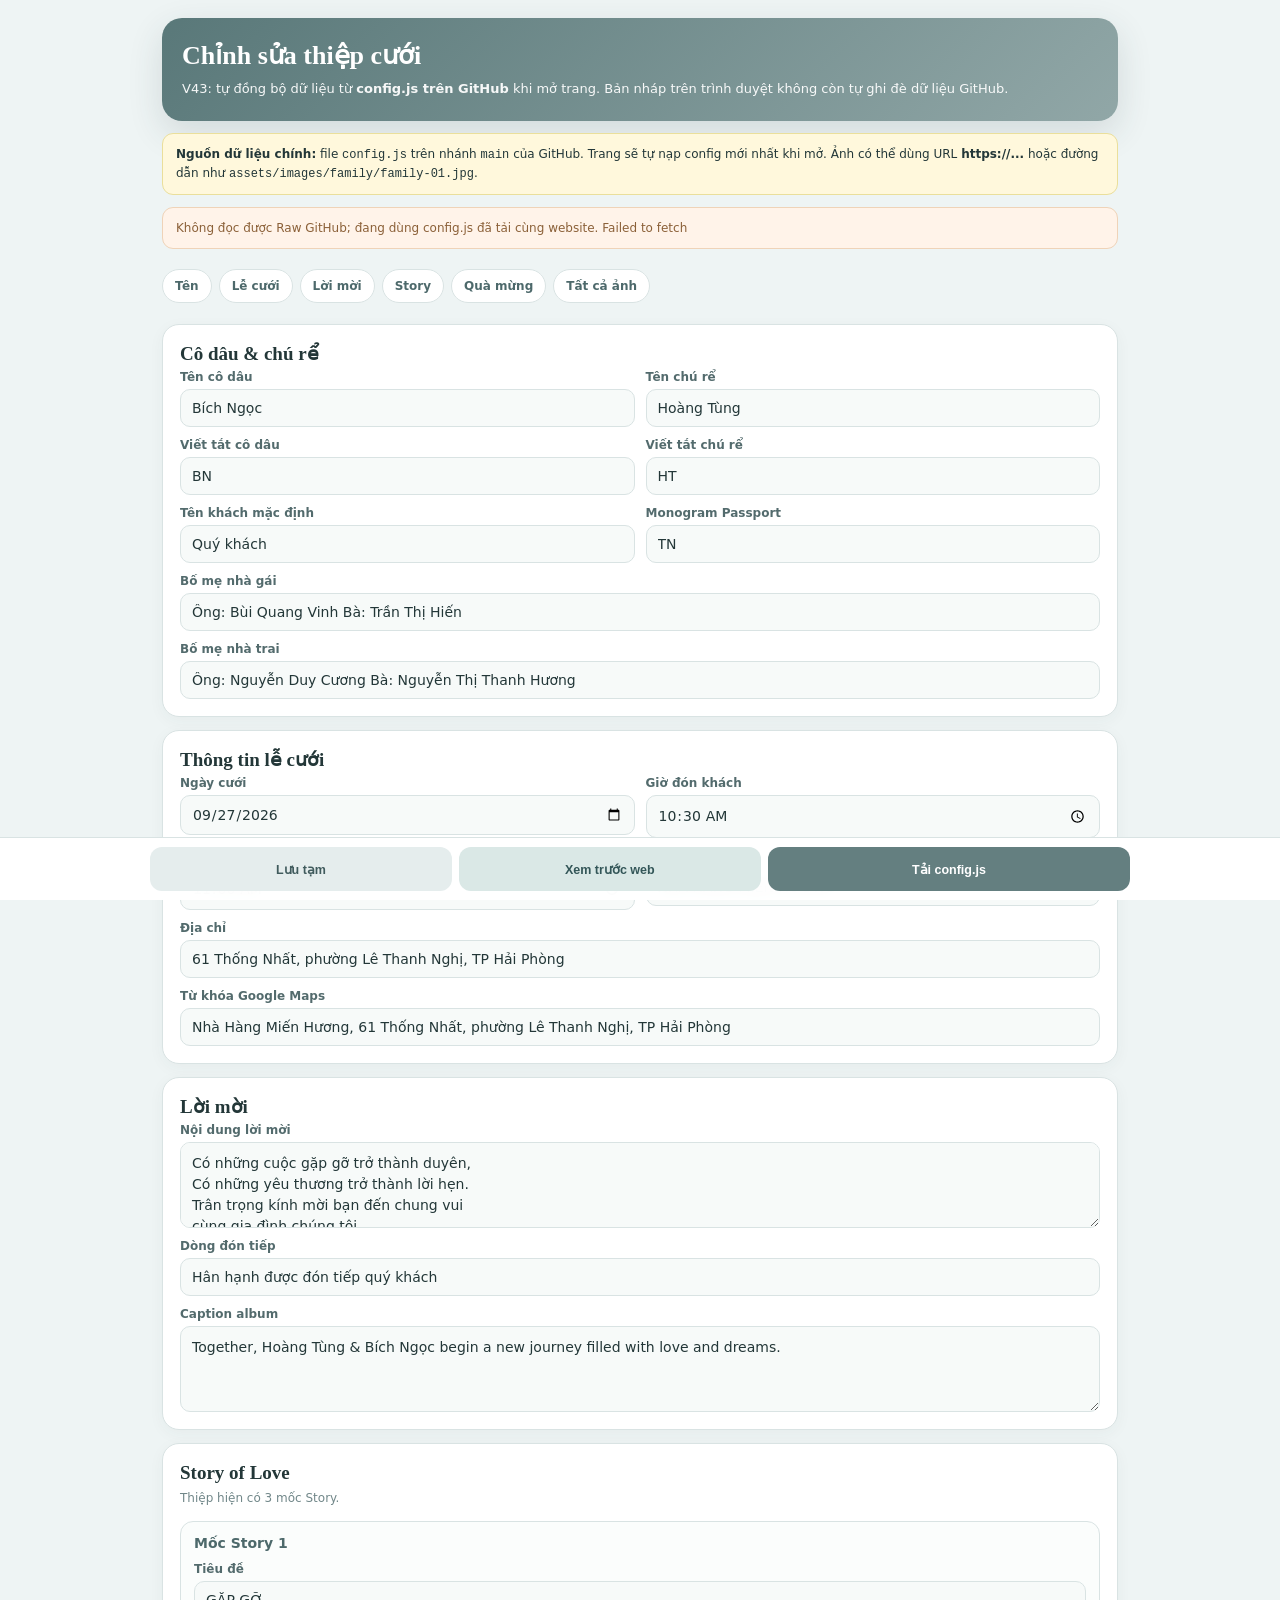
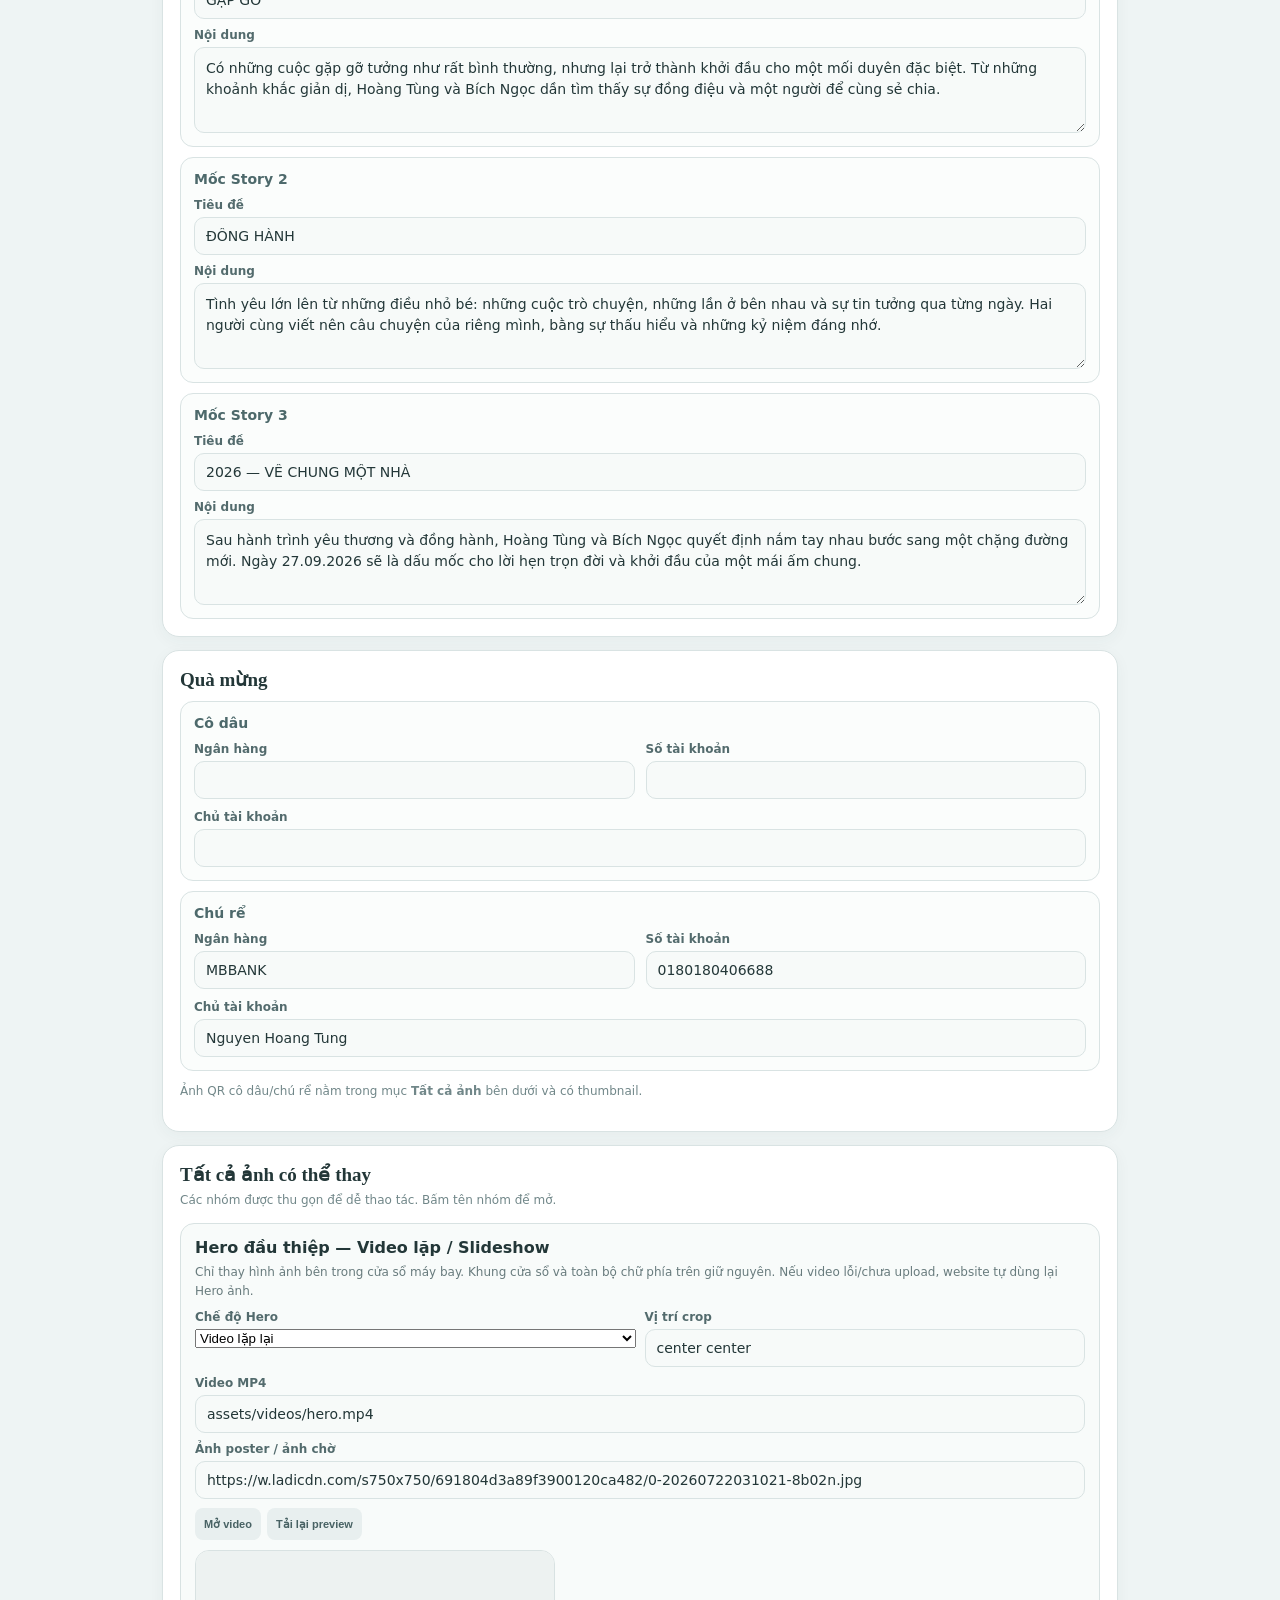
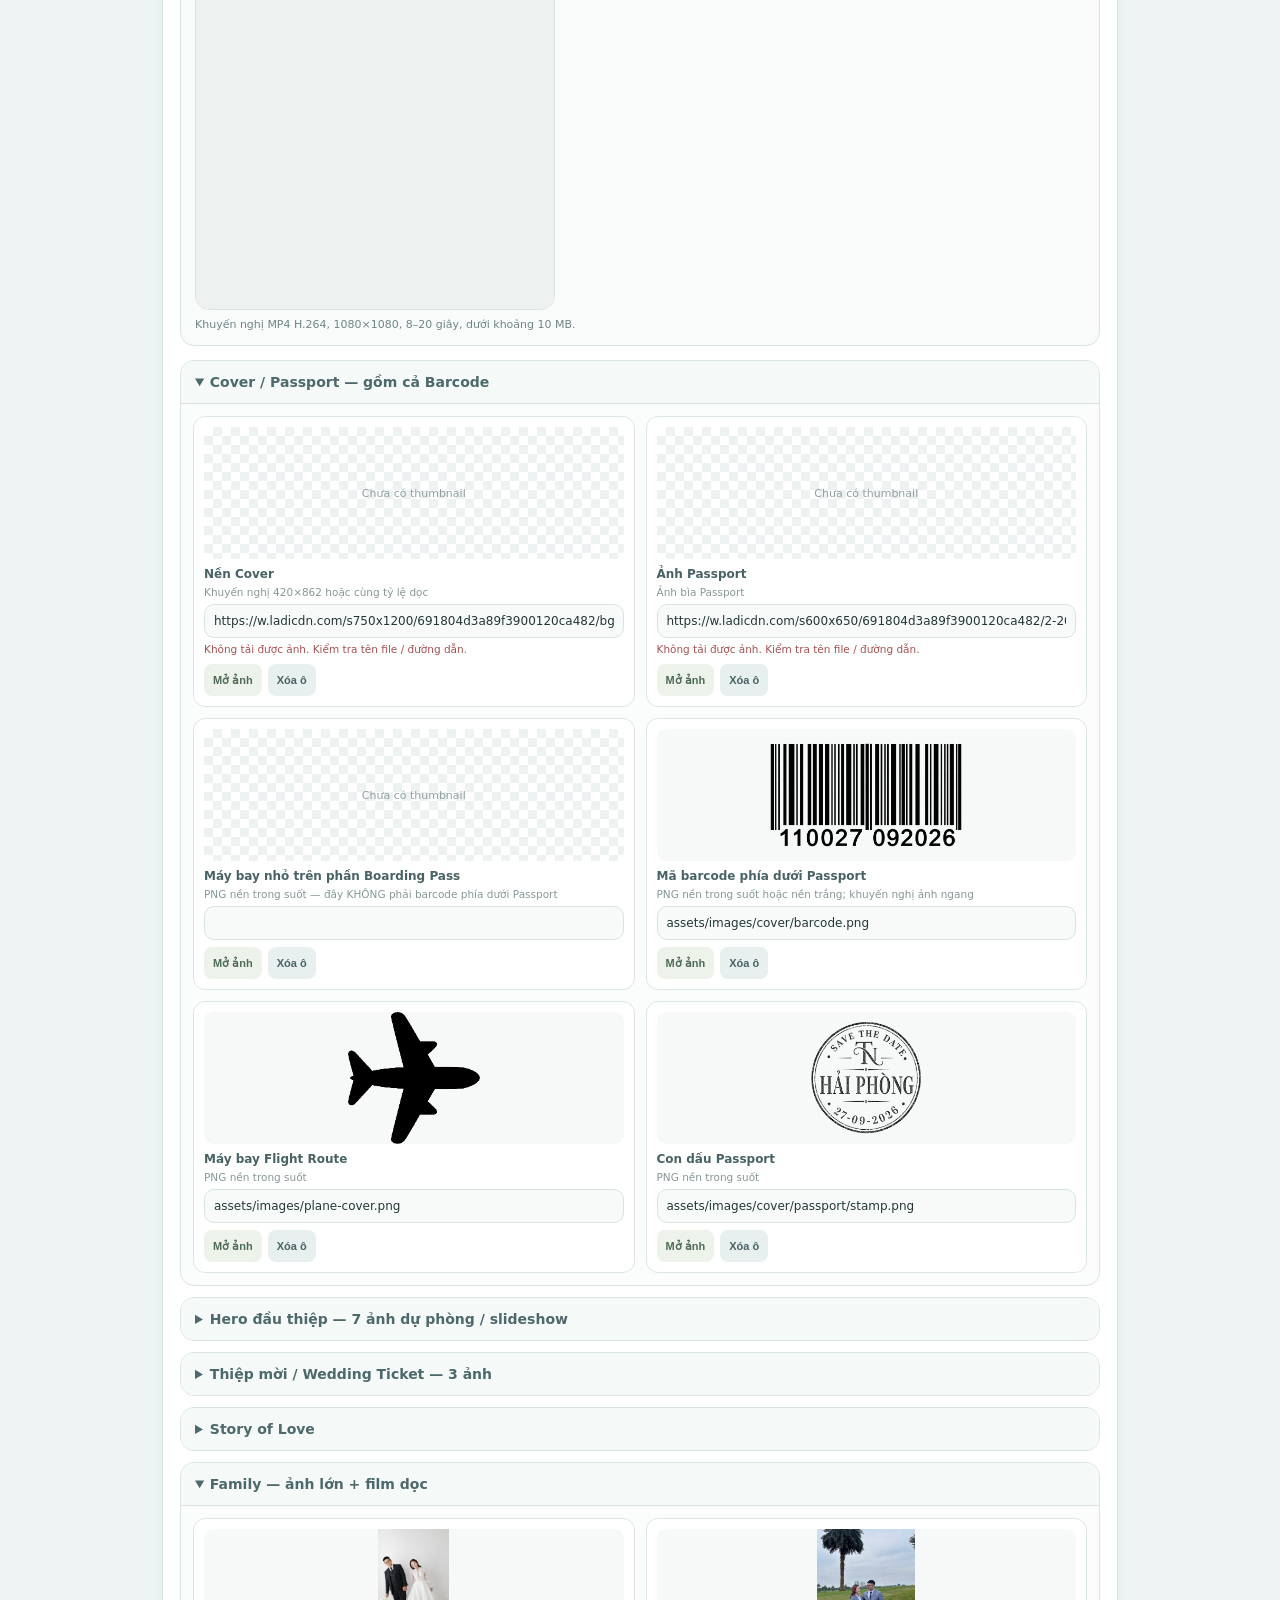
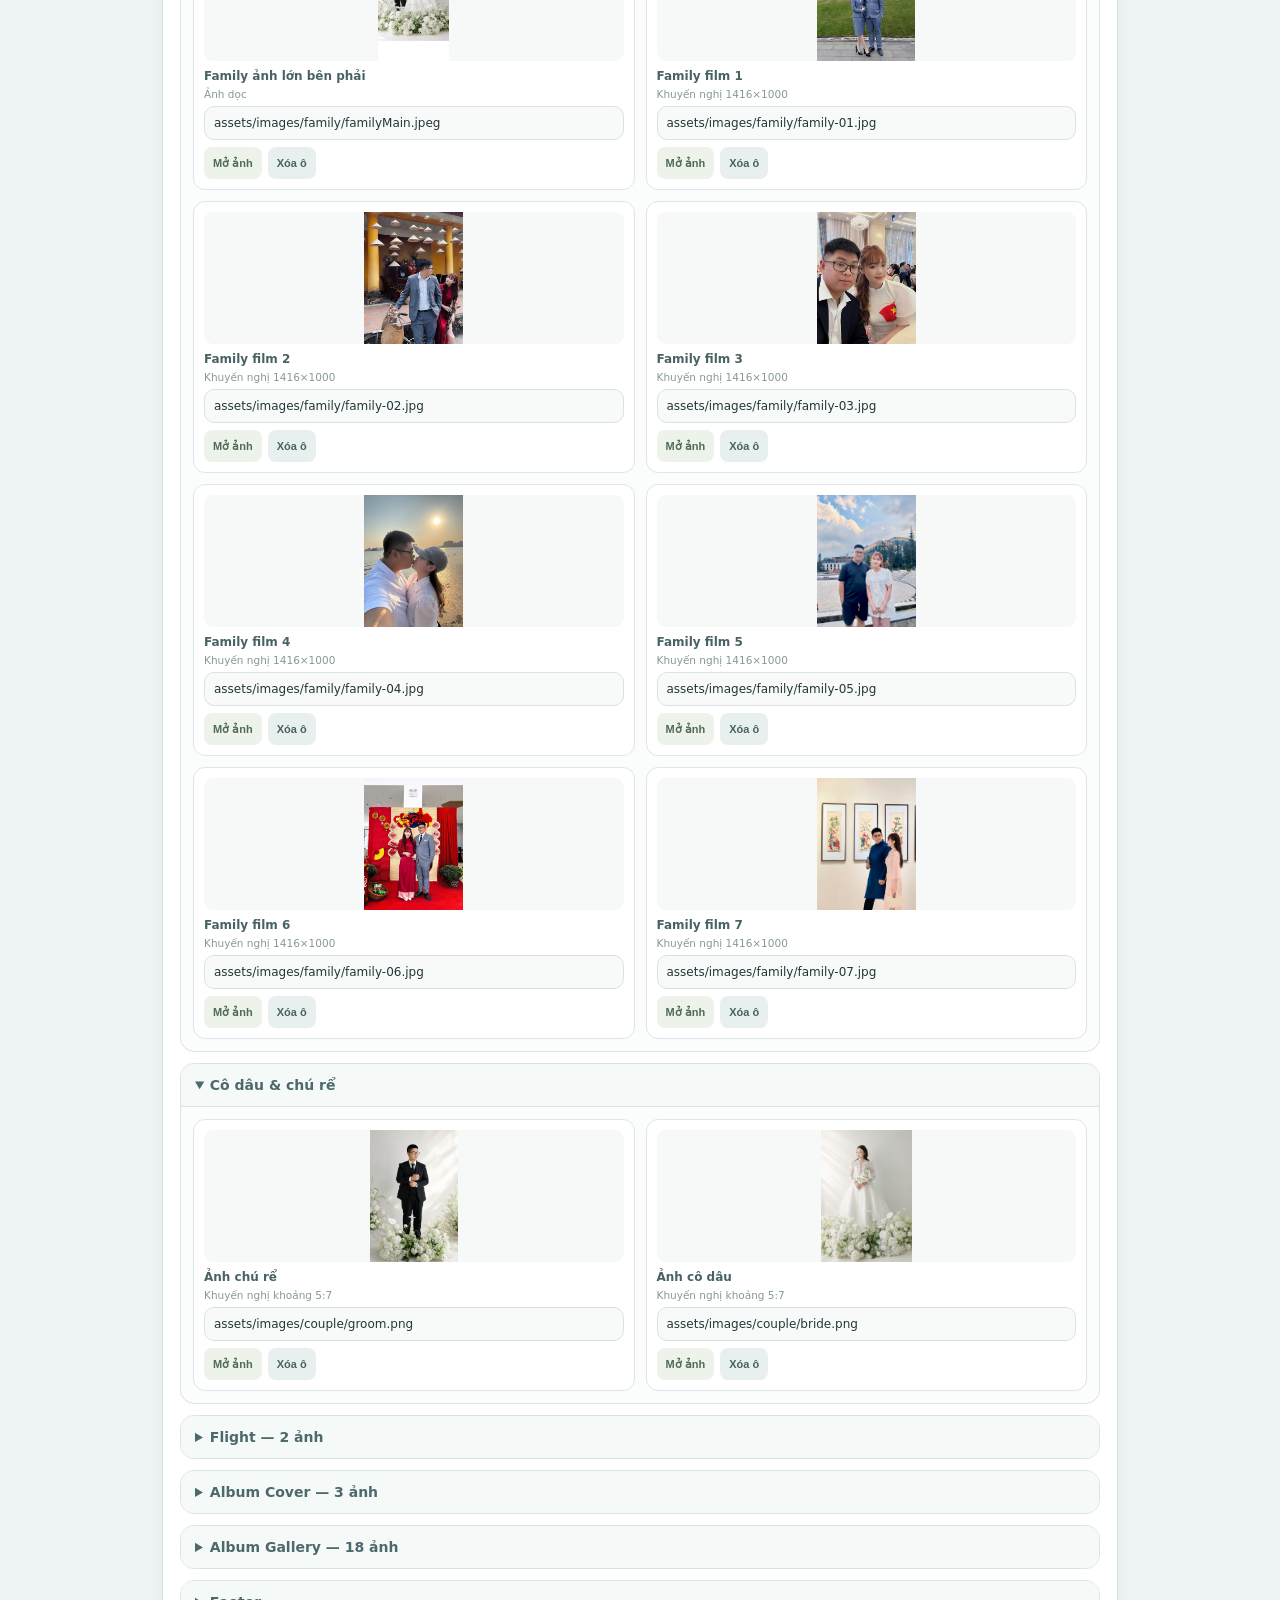
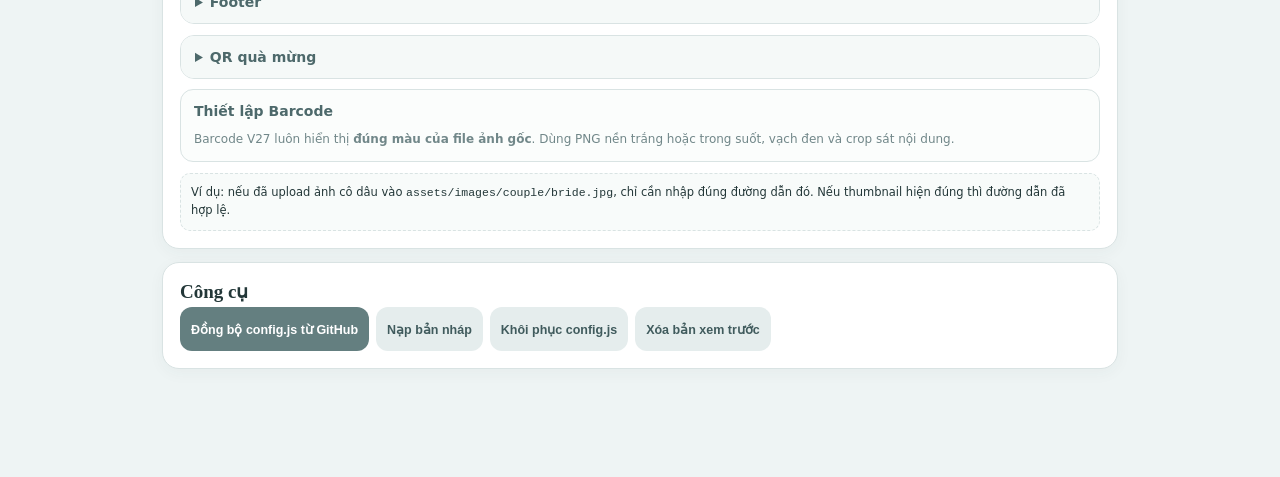
==== commit f3b4ddc3: "Add files via upload" ====
--- a/chinh-sua.html
+++ b/chinh-sua.html
@@ -3,7 +3,7 @@
 <head>
 <meta charset="utf-8">
 <meta name="viewport" content="width=device-width, initial-scale=1, viewport-fit=cover">
-<title>Chỉnh sửa thiệp cưới — Đồng bộ GitHub</title>
+<title>Chỉnh sửa thiệp cưới — V44 Hero Video</title>
 <script>document.write('<script src="config.js?v='+Date.now()+'"><\/script>');</script>
 <style>
 :root{
@@ -145,6 +145,25 @@
   .image-preview-wrap{height:170px}
 }
 </style>
+
+<style id="hero-video-editor-v44">
+.hero-video-editor{
+  margin-bottom:14px;padding:14px;border:1px solid #d8e2e2;
+  border-radius:14px;background:#f8fbfa;
+}
+.hero-video-editor h3{margin:0 0 6px;font-size:16px}
+.hero-video-editor .hint{font-size:12px;line-height:1.55;color:#687b7d;margin-bottom:10px}
+.hero-video-grid{display:grid;grid-template-columns:1fr 1fr;gap:9px}
+.hero-video-grid .full{grid-column:1/-1}
+.hero-video-preview-wrap{
+  margin-top:10px;width:min(360px,100%);aspect-ratio:1/1;
+  overflow:hidden;border:1px solid #d8e2e2;border-radius:14px;background:#edf2f1;
+}
+#heroVideoPreview{display:block;width:100%;height:100%;object-fit:cover;background:#edf2f1}
+.hero-mode-note{margin-top:8px;font-size:11px;color:#718587}
+@media(max-width:650px){.hero-video-grid{grid-template-columns:1fr}}
+</style>
+
 </head>
 <body>
 <div class="app">
@@ -236,6 +255,47 @@
   <section class="section" id="images">
     <h2>Tất cả ảnh có thể thay</h2>
     <p class="section-note">Các nhóm được thu gọn để dễ thao tác. Bấm tên nhóm để mở.</p>
+
+    <div class="hero-video-editor">
+      <h3>Hero đầu thiệp — Video lặp / Slideshow</h3>
+      <div class="hint">
+        Chỉ thay hình ảnh bên trong cửa sổ máy bay. Khung cửa sổ và toàn bộ chữ phía trên giữ nguyên.
+        Nếu video lỗi/chưa upload, website tự dùng lại Hero ảnh.
+      </div>
+
+      <div class="hero-video-grid">
+        <div class="field">
+          <label>Chế độ Hero</label>
+          <select id="heroMode">
+            <option value="video">Video lặp lại</option>
+            <option value="slideshow">Slideshow 7 ảnh</option>
+          </select>
+        </div>
+        <div class="field">
+          <label>Vị trí crop</label>
+          <input id="heroVideoPosition" placeholder="center center">
+        </div>
+        <div class="field full">
+          <label>Video MP4</label>
+          <input id="heroVideoSrc" placeholder="assets/videos/hero.mp4">
+        </div>
+        <div class="field full">
+          <label>Ảnh poster / ảnh chờ</label>
+          <input id="heroVideoPoster" placeholder="assets/images/hero/hero-01.jpg">
+        </div>
+      </div>
+
+      <div class="image-tools" style="margin-top:9px">
+        <button type="button" class="mini-btn" id="openHeroVideoBtn">Mở video</button>
+        <button type="button" class="mini-btn" id="reloadHeroVideoBtn">Tải lại preview</button>
+      </div>
+
+      <div class="hero-video-preview-wrap">
+        <video id="heroVideoPreview" muted loop playsinline preload="metadata"></video>
+      </div>
+      <div class="hero-mode-note">Khuyến nghị MP4 H.264, 1080×1080, 8–20 giây, dưới khoảng 10 MB.</div>
+    </div>
+
     <div id="imageEditor"></div>
     <div class="story-card">
       <h3>Thiết lập Barcode</h3>
@@ -294,7 +354,7 @@
     ]
   },
   {
-    title:"Hero đầu thiệp — 7 ảnh",
+    title:"Hero đầu thiệp — 7 ảnh dự phòng / slideshow",
     items:Array.from({length:7},(_,i)=>({path:`images.hero[${i}]`,label:`Hero ${i+1}`,ratio:"Ảnh vuông / ảnh theo gallery gốc"}))
   },
   {
@@ -354,6 +414,9 @@
 
 function ensure(c){
   c.guest||={}; c.couple||={}; c.cover||={}; c.event||={}; c.family||={};
+  c.heroVideo||={enabled:false,src:"",poster:"",objectPosition:"center center"};
+  if(typeof c.heroVideo.enabled!=="boolean")c.heroVideo.enabled=false;
+  if(!c.heroVideo.objectPosition)c.heroVideo.objectPosition="center center";
   c.invitation||={}; c.story||=[{},{},{}]; while(c.story.length<3)c.story.push({});
   c.gifts||={}; c.gifts.bride||={}; c.gifts.groom||={}; c.images||={};
   c.images.hero||=[]; c.images.invitation||=[]; c.images.familyFilm||=[];
@@ -472,8 +535,40 @@
   }
 }
 
+
+function updateHeroVideoPreview(){
+  const video=$("heroVideoPreview");
+  if(!video)return;
+
+  const mode=$("heroMode")?.value||"slideshow";
+  const src=val("heroVideoSrc");
+  const poster=val("heroVideoPoster");
+  const pos=val("heroVideoPosition")||"center center";
+
+  video.style.objectPosition=pos;
+  video.poster=poster?previewUrl(poster):"";
+
+  if(mode!=="video"||!src){
+    try{video.pause()}catch(e){}
+    video.removeAttribute("src");
+    try{video.load()}catch(e){}
+    return;
+  }
+
+  video.src=previewUrl(src);
+  video.muted=true;
+  video.loop=true;
+  video.playsInline=true;
+  try{video.load()}catch(e){}
+  video.play().catch(()=>{});
+}
+
 function fill(c){
   c=ensure(clone(c));
+  setInput("heroVideoSrc",c.heroVideo.src);
+  setInput("heroVideoPoster",c.heroVideo.poster);
+  setInput("heroVideoPosition",c.heroVideo.objectPosition||"center center");
+  if($("heroMode"))$("heroMode").value=c.heroVideo.enabled===true?"video":"slideshow";
   setInput("bride",c.couple.bride); setInput("groom",c.couple.groom);
   setInput("brideInitials",c.couple.brideInitials); setInput("groomInitials",c.couple.groomInitials);
   setInput("guestDefault",c.guest.defaultName); setInput("monogram",c.cover.monogram);
@@ -496,11 +591,16 @@
 
   renderStories(c);
   renderImageEditor(c);
+  setTimeout(updateHeroVideoPreview,30);
 }
 
 function collect(){
   const c=ensure(clone(BASE));
 
+  c.heroVideo.enabled=($("heroMode")?.value==="video");
+  c.heroVideo.src=val("heroVideoSrc");
+  c.heroVideo.poster=val("heroVideoPoster");
+  c.heroVideo.objectPosition=val("heroVideoPosition")||"center center";
   c.couple.bride=val("bride"); c.couple.groom=val("groom");
   c.couple.brideInitials=val("brideInitials"); c.couple.groomInitials=val("groomInitials");
   c.guest.defaultName=val("guestDefault")||"Quý khách";
@@ -720,7 +820,7 @@
 
   const file=`/*
 ========================================================
- WEDDING CONFIG — xuất từ chinh-sua.html V43
+ WEDDING CONFIG — xuất từ chinh-sua.html V44
 ========================================================
 */
 window.WEDDING_CONFIG = ${JSON.stringify(c,null,2)};
@@ -733,6 +833,21 @@
   setTimeout(()=>URL.revokeObjectURL(url),1000);
   status("Đã tạo config.js mới.")
 }
+
+
+["heroMode","heroVideoSrc","heroVideoPoster","heroVideoPosition"].forEach(id=>{
+  const el=$(id);
+  if(!el)return;
+  el.addEventListener("change",updateHeroVideoPreview);
+});
+$("openHeroVideoBtn")?.addEventListener("click",()=>{
+  const src=val("heroVideoSrc");
+  if(src)window.open(previewUrl(src),"_blank");
+});
+$("reloadHeroVideoBtn")?.addEventListener("click",()=>{
+  updateHeroVideoPreview();
+  status("Đã tải lại preview video Hero.");
+});
 
 $("saveDraftBtn").addEventListener("click",()=>{saveDraft();status("Đã lưu tạm trên trình duyệt.")});
 $("previewBtn").addEventListener("click",preview);
